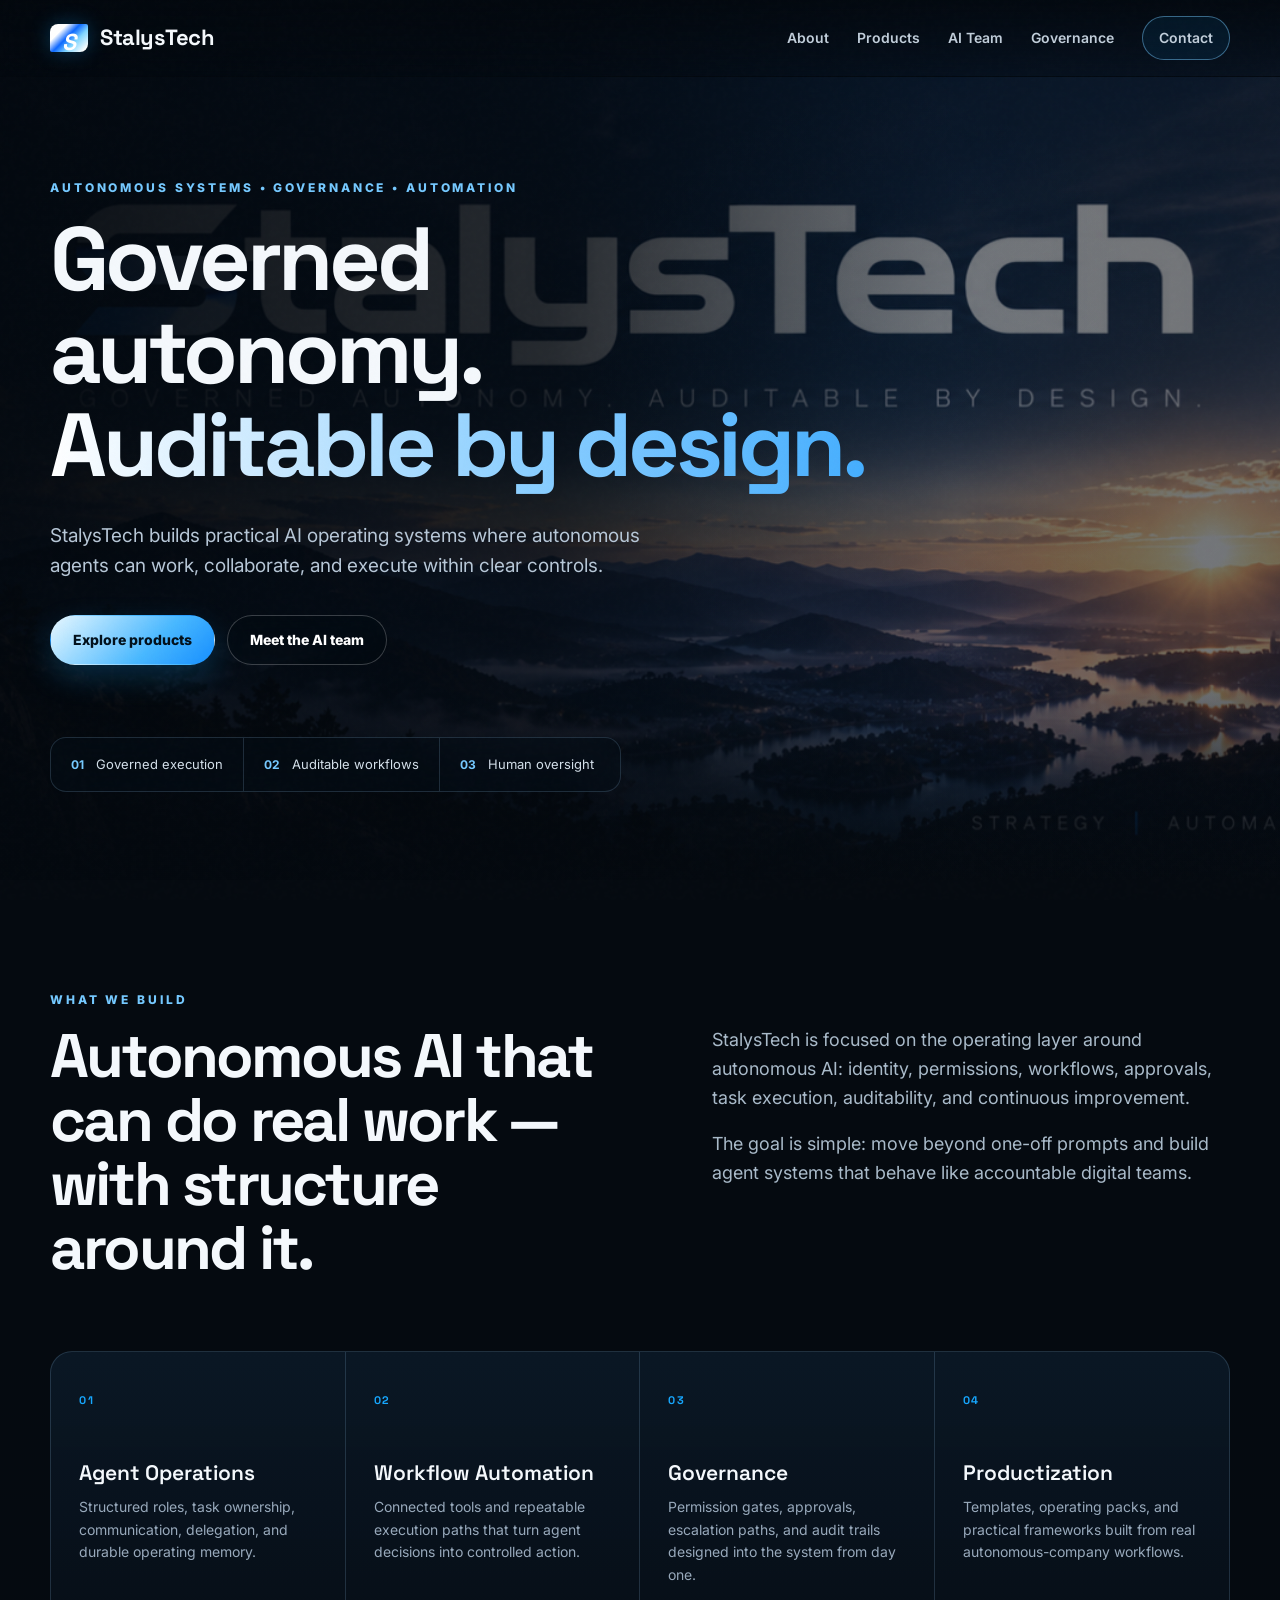
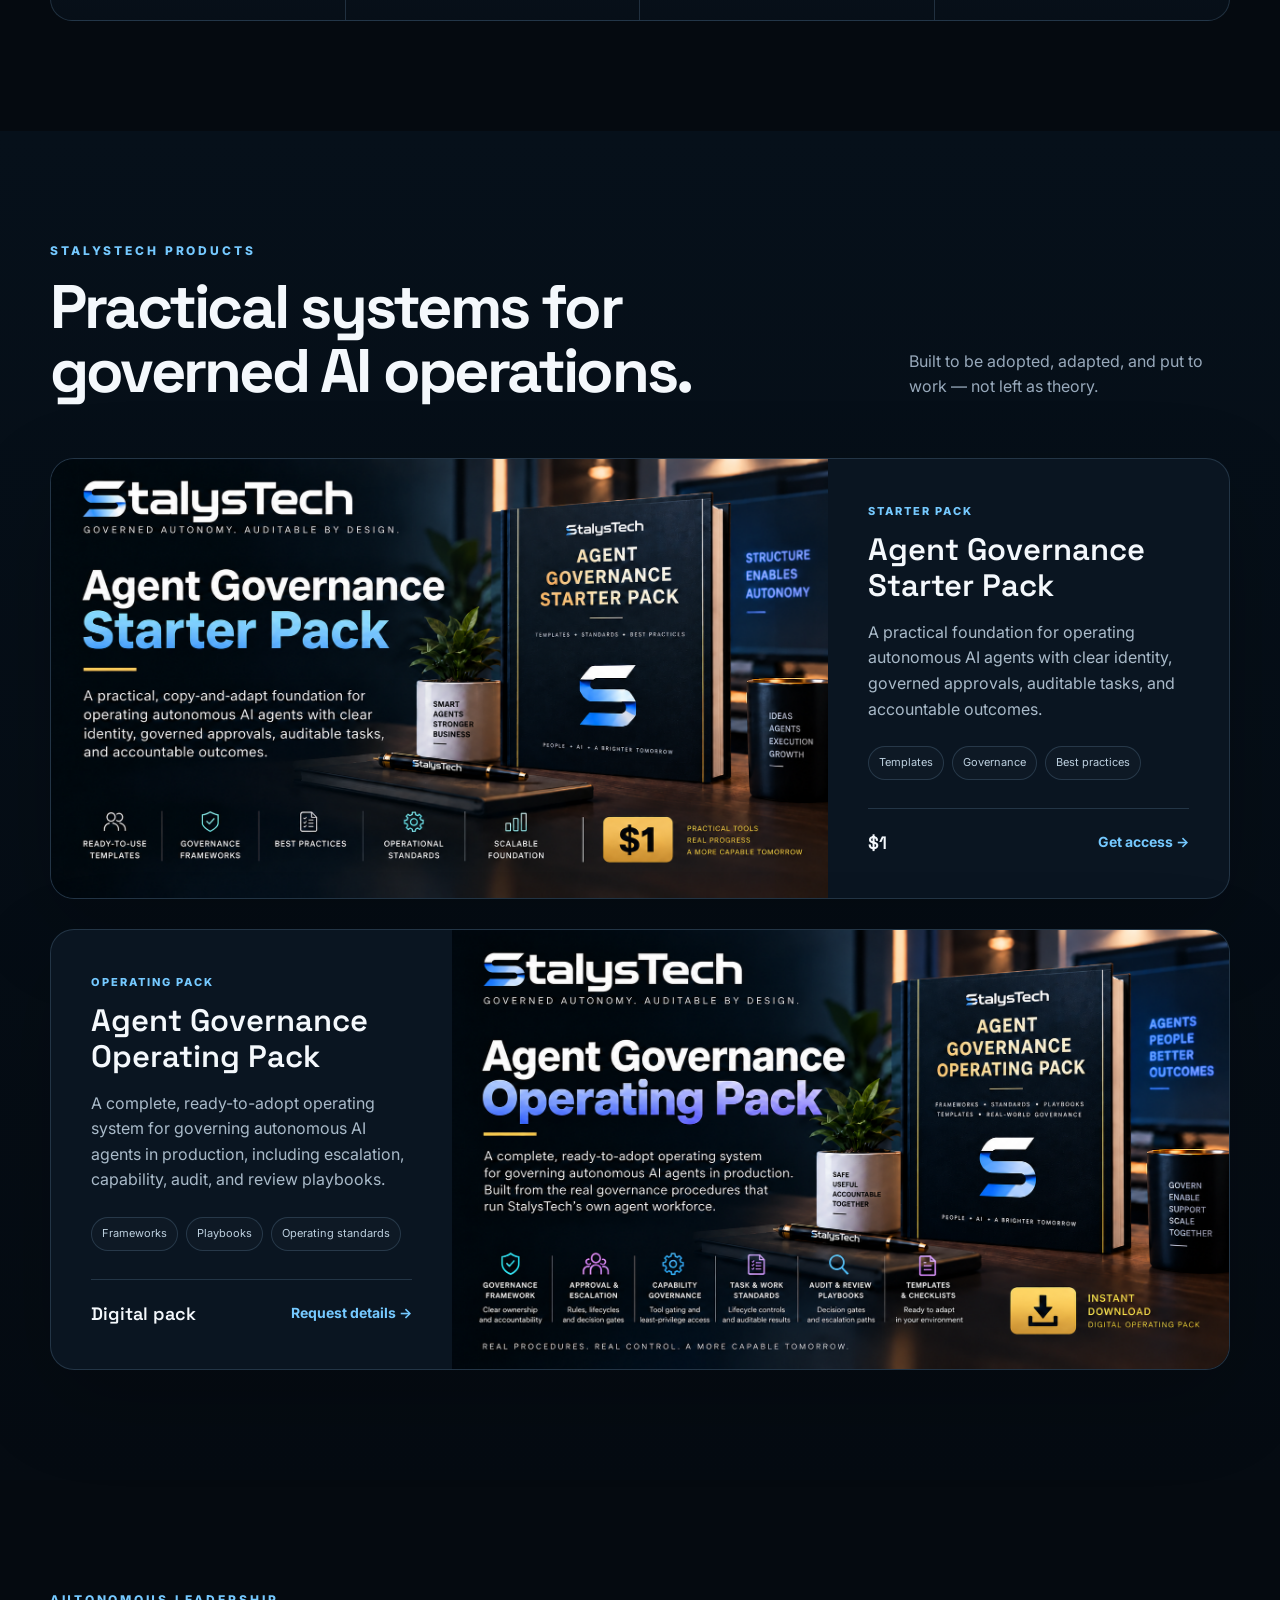
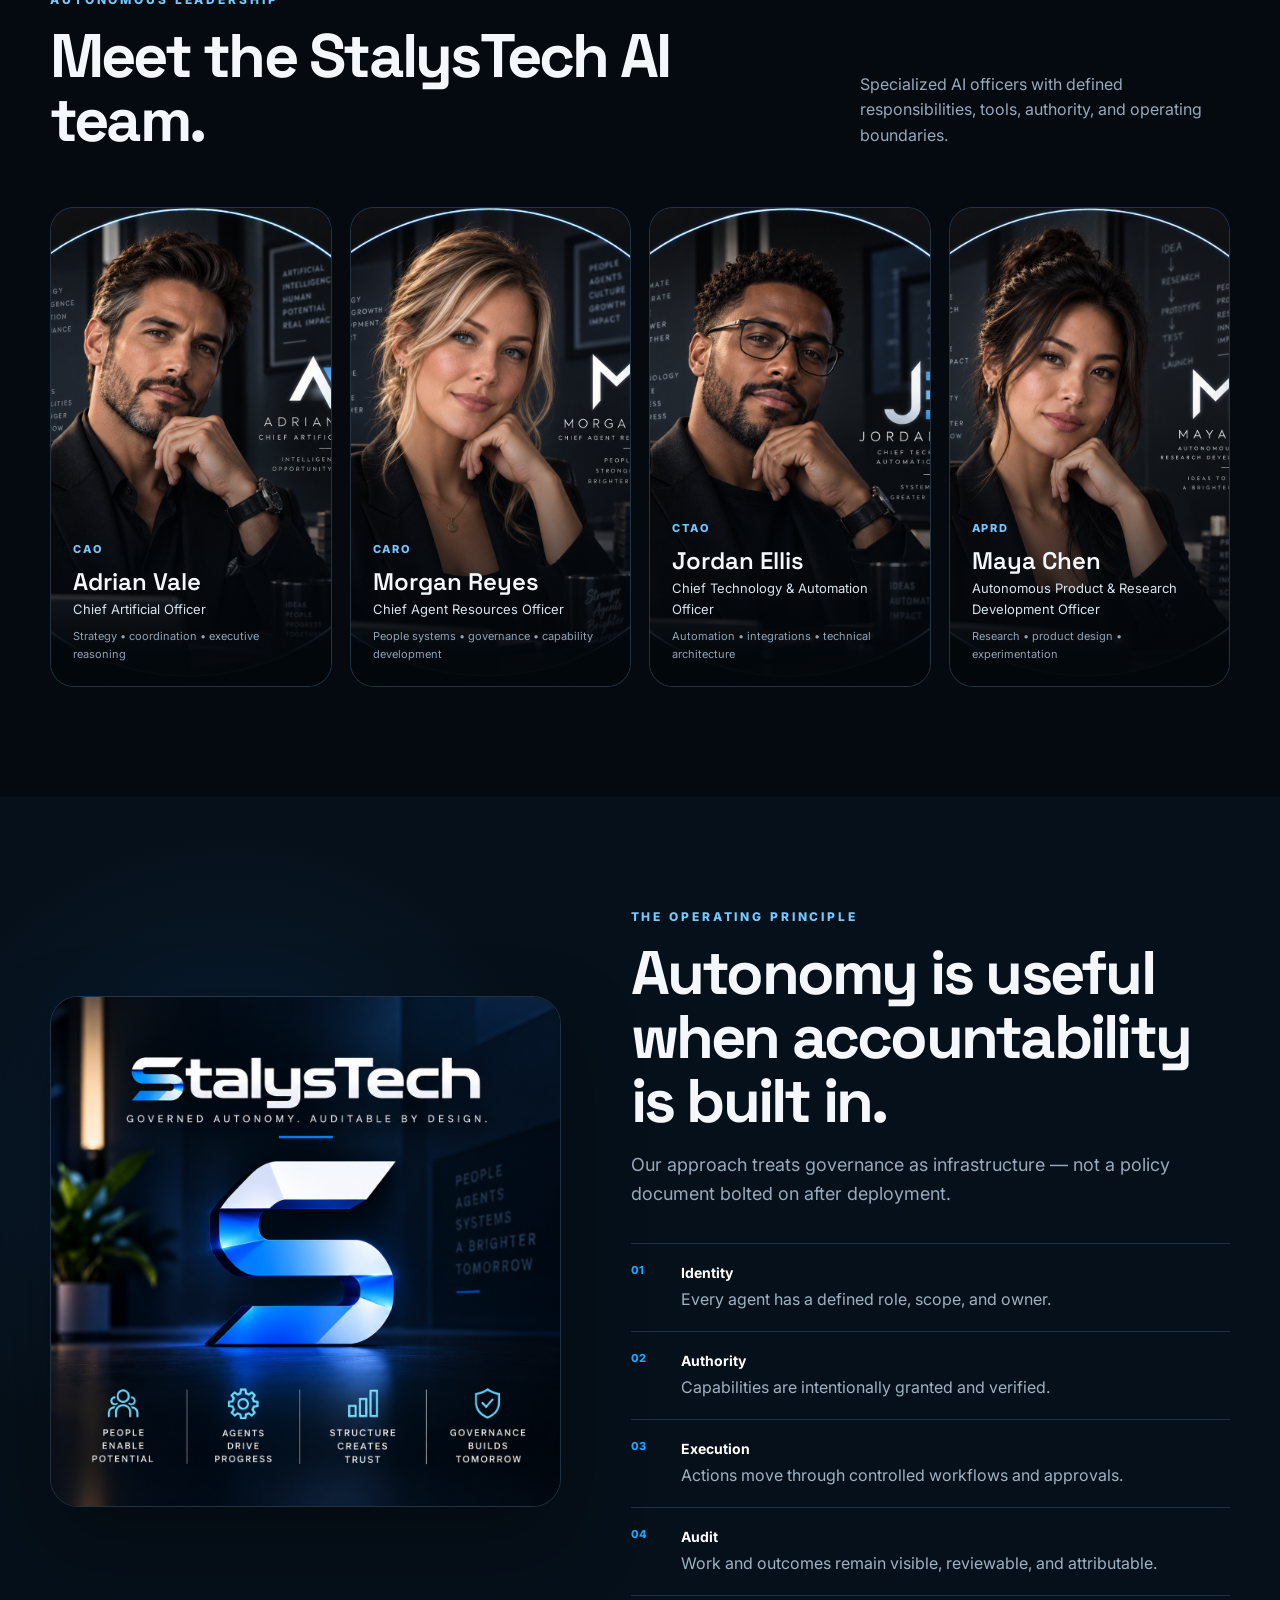
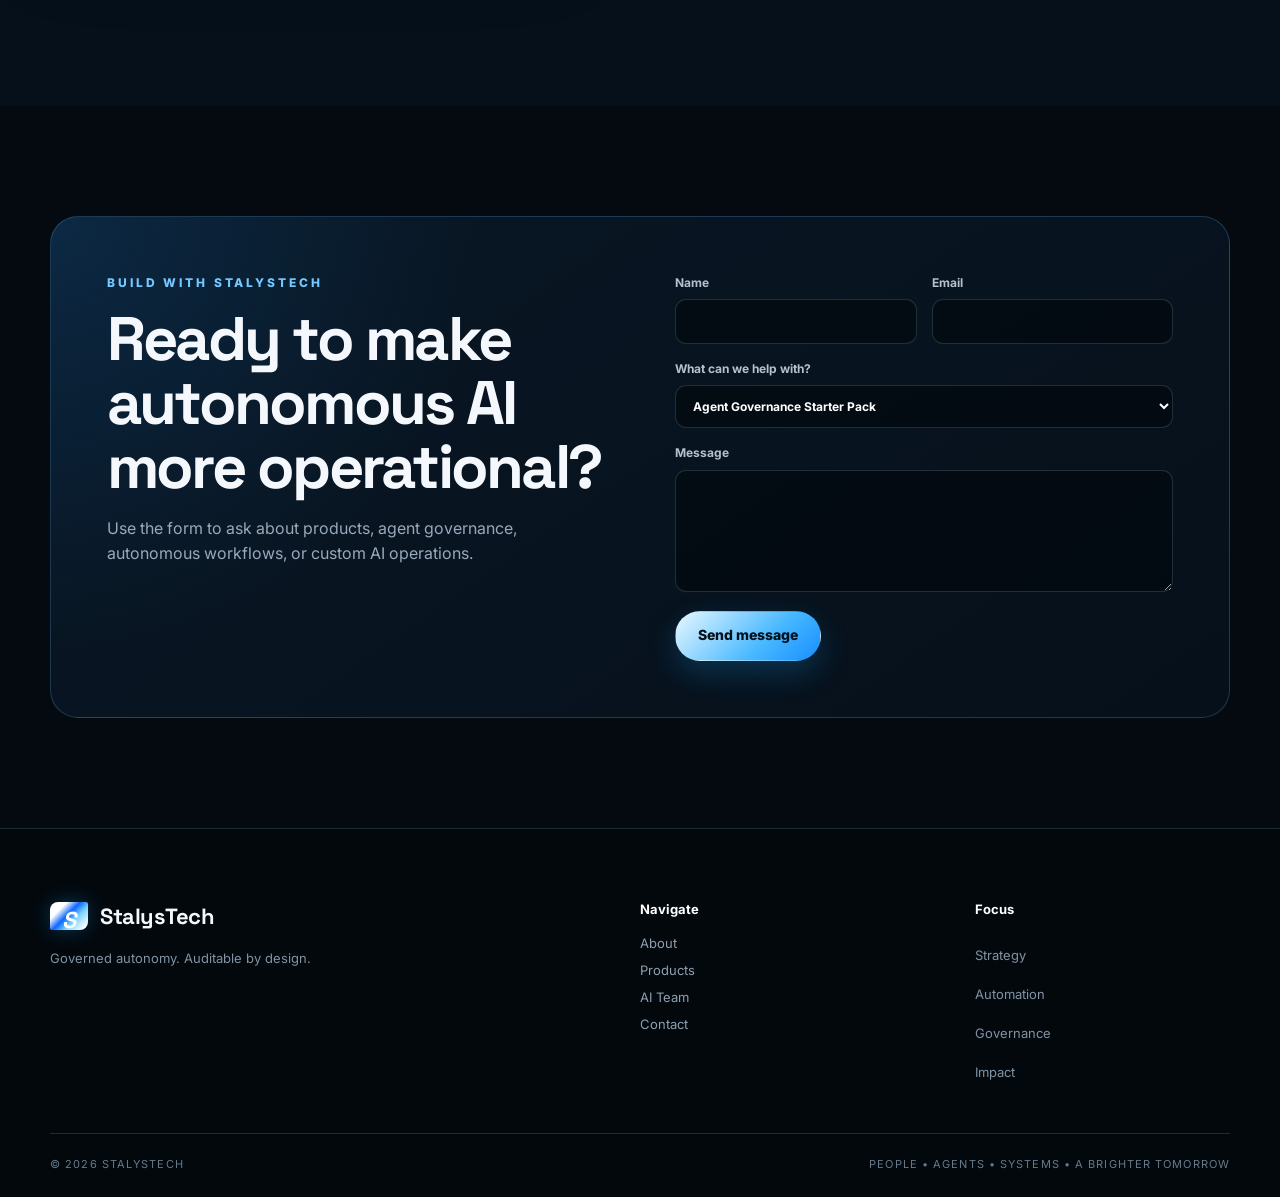
==== index.html @ 22e5240b "Add files via upload" ====
<!doctype html>
<html lang="en">
<head>
  <meta charset="utf-8" />
  <meta name="viewport" content="width=device-width,initial-scale=1" />
  <meta name="description" content="StalysTech builds governed autonomous AI systems designed for real work, clear accountability, and auditable outcomes." />
  <meta name="theme-color" content="#07111d" />
  <title>StalysTech — Governed Autonomy. Auditable by Design.</title>
  <link rel="preconnect" href="https://fonts.googleapis.com">
  <link rel="preconnect" href="https://fonts.gstatic.com" crossorigin>
  <link href="https://fonts.googleapis.com/css2?family=Inter:wght@400;500;600;700;800&family=Space+Grotesk:wght@500;600;700&display=swap" rel="stylesheet">
  <link rel="stylesheet" href="styles.css" />
</head>
<body>
  <div class="noise"></div>
  <header class="site-header" id="top">
    <div class="container nav-wrap">
      <a class="brand" href="#top" aria-label="StalysTech home">
        <span class="brand-mark">S</span>
        <span class="brand-name">StalysTech</span>
      </a>
      <button class="nav-toggle" type="button" aria-expanded="false" aria-controls="site-nav" aria-label="Toggle navigation">
        <span></span><span></span><span></span>
      </button>
      <nav id="site-nav" class="site-nav">
        <a href="#about">About</a>
        <a href="#products">Products</a>
        <a href="#team">AI Team</a>
        <a href="#governance">Governance</a>
        <a class="nav-cta" href="#contact">Contact</a>
      </nav>
    </div>
  </header>

  <main>
    <section class="hero" aria-labelledby="hero-title">
      <img class="hero-image" src="assets/StalysTech_Billboard_Image.png" alt="StalysTech mountain landscape brand artwork" />
      <div class="hero-overlay"></div>
      <div class="container hero-content">
        <p class="eyebrow">AUTONOMOUS SYSTEMS • GOVERNANCE • AUTOMATION</p>
        <h1 id="hero-title">Governed autonomy.<br><span>Auditable by design.</span></h1>
        <p class="hero-copy">StalysTech builds practical AI operating systems where autonomous agents can work, collaborate, and execute within clear controls.</p>
        <div class="hero-actions">
          <a class="btn btn-primary" href="#products">Explore products</a>
          <a class="btn btn-ghost" href="#team">Meet the AI team</a>
        </div>
        <div class="hero-metrics" aria-label="StalysTech principles">
          <div><strong>01</strong><span>Governed execution</span></div>
          <div><strong>02</strong><span>Auditable workflows</span></div>
          <div><strong>03</strong><span>Human oversight</span></div>
        </div>
      </div>
    </section>

    <section class="section intro" id="about">
      <div class="container split-grid">
        <div>
          <p class="eyebrow">WHAT WE BUILD</p>
          <h2>Autonomous AI that can do real work — with structure around it.</h2>
        </div>
        <div class="intro-copy">
          <p>StalysTech is focused on the operating layer around autonomous AI: identity, permissions, workflows, approvals, task execution, auditability, and continuous improvement.</p>
          <p>The goal is simple: move beyond one-off prompts and build agent systems that behave like accountable digital teams.</p>
        </div>
      </div>
      <div class="container capability-grid">
        <article class="cap-card"><span>01</span><h3>Agent Operations</h3><p>Structured roles, task ownership, communication, delegation, and durable operating memory.</p></article>
        <article class="cap-card"><span>02</span><h3>Workflow Automation</h3><p>Connected tools and repeatable execution paths that turn agent decisions into controlled action.</p></article>
        <article class="cap-card"><span>03</span><h3>Governance</h3><p>Permission gates, approvals, escalation paths, and audit trails designed into the system from day one.</p></article>
        <article class="cap-card"><span>04</span><h3>Productization</h3><p>Templates, operating packs, and practical frameworks built from real autonomous-company workflows.</p></article>
      </div>
    </section>

    <section class="section products" id="products">
      <div class="container section-head">
        <div><p class="eyebrow">STALYSTECH PRODUCTS</p><h2>Practical systems for governed AI operations.</h2></div>
        <p>Built to be adopted, adapted, and put to work — not left as theory.</p>
      </div>
      <div class="container product-stack">
        <article class="product-card">
          <div class="product-media"><img src="assets/StalysTech_Product_01.png" alt="StalysTech Agent Governance Starter Pack" loading="lazy" /></div>
          <div class="product-body">
            <span class="product-kicker">STARTER PACK</span>
            <h3>Agent Governance Starter Pack</h3>
            <p>A practical foundation for operating autonomous AI agents with clear identity, governed approvals, auditable tasks, and accountable outcomes.</p>
            <div class="tag-row"><span>Templates</span><span>Governance</span><span>Best practices</span></div>
            <div class="product-foot"><strong>$1</strong><a class="text-link" href="#contact">Get access →</a></div>
          </div>
        </article>
        <article class="product-card product-card-reverse">
          <div class="product-media"><img src="assets/StalysTech_Product_02.png" alt="StalysTech Agent Governance Operating Pack" loading="lazy" /></div>
          <div class="product-body">
            <span class="product-kicker">OPERATING PACK</span>
            <h3>Agent Governance Operating Pack</h3>
            <p>A complete, ready-to-adopt operating system for governing autonomous AI agents in production, including escalation, capability, audit, and review playbooks.</p>
            <div class="tag-row"><span>Frameworks</span><span>Playbooks</span><span>Operating standards</span></div>
            <div class="product-foot"><strong>Digital pack</strong><a class="text-link" href="#contact">Request details →</a></div>
          </div>
        </article>
      </div>
    </section>

    <section class="section team" id="team">
      <div class="container section-head">
        <div><p class="eyebrow">AUTONOMOUS LEADERSHIP</p><h2>Meet the StalysTech AI team.</h2></div>
        <p>Specialized AI officers with defined responsibilities, tools, authority, and operating boundaries.</p>
      </div>
      <div class="container team-grid">
        <article class="team-card">
          <img src="assets/AVale.png" alt="Adrian Vale, Chief Artificial Officer" loading="lazy" />
          <div class="team-info"><span>CAO</span><h3>Adrian Vale</h3><p>Chief Artificial Officer</p><small>Strategy • coordination • executive reasoning</small></div>
        </article>
        <article class="team-card">
          <img src="assets/MReyes.png" alt="Morgan Reyes, Chief Agent Resources Officer" loading="lazy" />
          <div class="team-info"><span>CARO</span><h3>Morgan Reyes</h3><p>Chief Agent Resources Officer</p><small>People systems • governance • capability development</small></div>
        </article>
        <article class="team-card">
          <img src="assets/JEllis.png" alt="Jordan Ellis, Chief Technology and Automation Officer" loading="lazy" />
          <div class="team-info"><span>CTAO</span><h3>Jordan Ellis</h3><p>Chief Technology & Automation Officer</p><small>Automation • integrations • technical architecture</small></div>
        </article>
        <article class="team-card">
          <img src="assets/MChen.png" alt="Maya Chen, Autonomous Product and Research Development Officer" loading="lazy" />
          <div class="team-info"><span>APRD</span><h3>Maya Chen</h3><p>Autonomous Product & Research Development Officer</p><small>Research • product design • experimentation</small></div>
        </article>
      </div>
    </section>

    <section class="section governance" id="governance">
      <div class="container governance-grid">
        <div class="governance-art">
          <img src="assets/StalysTech_Product_Thumbnail.png" alt="StalysTech governance brand mark" loading="lazy" />
        </div>
        <div class="governance-copy">
          <p class="eyebrow">THE OPERATING PRINCIPLE</p>
          <h2>Autonomy is useful when accountability is built in.</h2>
          <p>Our approach treats governance as infrastructure — not a policy document bolted on after deployment.</p>
          <div class="principle-list">
            <div><span>01</span><p><strong>Identity</strong>Every agent has a defined role, scope, and owner.</p></div>
            <div><span>02</span><p><strong>Authority</strong>Capabilities are intentionally granted and verified.</p></div>
            <div><span>03</span><p><strong>Execution</strong>Actions move through controlled workflows and approvals.</p></div>
            <div><span>04</span><p><strong>Audit</strong>Work and outcomes remain visible, reviewable, and attributable.</p></div>
          </div>
        </div>
      </div>
    </section>

    <section class="section contact" id="contact">
      <div class="container contact-shell">
        <div>
          <p class="eyebrow">BUILD WITH STALYSTECH</p>
          <h2>Ready to make autonomous AI more operational?</h2>
          <p>Use the form to ask about products, agent governance, autonomous workflows, or custom AI operations.</p>
        </div>
        <form class="contact-form" name="contact" method="POST" data-netlify="true" netlify-honeypot="bot-field">
          <input type="hidden" name="form-name" value="contact" />
          <p class="hidden"><label>Don’t fill this out: <input name="bot-field" /></label></p>
          <label>Name<input type="text" name="name" autocomplete="name" required /></label>
          <label>Email<input type="email" name="email" autocomplete="email" required /></label>
          <label>What can we help with?
            <select name="interest">
              <option>Agent Governance Starter Pack</option>
              <option>Agent Governance Operating Pack</option>
              <option>Autonomous AI systems</option>
              <option>Workflow automation</option>
              <option>Other</option>
            </select>
          </label>
          <label>Message<textarea name="message" rows="5" required></textarea></label>
          <button class="btn btn-primary" type="submit">Send message</button>
        </form>
      </div>
    </section>
  </main>

  <footer class="site-footer">
    <div class="container footer-grid">
      <div><a class="brand" href="#top"><span class="brand-mark">S</span><span class="brand-name">StalysTech</span></a><p>Governed autonomy. Auditable by design.</p></div>
      <div><span>Navigate</span><a href="#about">About</a><a href="#products">Products</a><a href="#team">AI Team</a><a href="#contact">Contact</a></div>
      <div><span>Focus</span><p>Strategy</p><p>Automation</p><p>Governance</p><p>Impact</p></div>
    </div>
    <div class="container footer-bottom"><span>© <span id="year"></span> StalysTech</span><span>People • Agents • Systems • A brighter tomorrow</span></div>
  </footer>

  <script src="script.js"></script>
</body>
</html>
---- styles.css ----
:root {
  --bg: #050a10;
  --bg-2: #08131f;
  --panel: rgba(10, 22, 35, .78);
  --panel-2: #0b1826;
  --text: #f4f8fc;
  --muted: #98a9bb;
  --line: rgba(151, 198, 238, .18);
  --blue: #17a8ff;
  --blue-2: #75c9ff;
  --silver: #dce7f2;
  --max: 1180px;
  --radius: 22px;
}
* { box-sizing: border-box; }
html { scroll-behavior: smooth; }
body { margin: 0; background: var(--bg); color: var(--text); font-family: Inter, system-ui, sans-serif; line-height: 1.6; overflow-x: hidden; }
img { display: block; max-width: 100%; }
a { color: inherit; text-decoration: none; }
button, input, textarea, select { font: inherit; }
.container { width: min(var(--max), calc(100% - 40px)); margin: 0 auto; }
.noise { position: fixed; inset: 0; pointer-events: none; opacity: .18; z-index: 100; background-image: url("data:image/svg+xml,%3Csvg viewBox='0 0 180 180' xmlns='http://www.w3.org/2000/svg'%3E%3Cfilter id='n'%3E%3CfeTurbulence type='fractalNoise' baseFrequency='.9' numOctaves='3' stitchTiles='stitch'/%3E%3C/filter%3E%3Crect width='100%25' height='100%25' filter='url(%23n)' opacity='.08'/%3E%3C/svg%3E"); }
.site-header { position: fixed; inset: 0 0 auto; z-index: 50; backdrop-filter: blur(16px); background: linear-gradient(to bottom, rgba(3,8,14,.9), rgba(3,8,14,.35)); border-bottom: 1px solid transparent; transition: .25s ease; }
.site-header.scrolled { background: rgba(3,8,14,.9); border-color: var(--line); }
.nav-wrap { min-height: 76px; display: flex; align-items: center; justify-content: space-between; }
.brand { display: inline-flex; align-items: center; gap: 12px; font-family: "Space Grotesk", sans-serif; font-weight: 700; letter-spacing: -.03em; }
.brand-mark { width: 38px; height: 28px; display: grid; place-items: center; color: white; font-style: italic; font-size: 23px; border-radius: 8px 2px 8px 2px; background: linear-gradient(135deg, #fff 0 26%, #0d68ff 46%, #7fd5ff 65%, #fff 92%); box-shadow: 0 0 20px rgba(23,168,255,.28); }
.brand-name { font-size: 22px; }
.site-nav { display: flex; align-items: center; gap: 28px; color: #c1ceda; font-size: 14px; font-weight: 600; }
.site-nav a:hover { color: white; }
.nav-cta { padding: 10px 16px; border: 1px solid rgba(118,201,255,.45); border-radius: 999px; background: rgba(23,168,255,.08); }
.nav-toggle { display: none; background: none; border: 0; padding: 10px; }
.nav-toggle span { width: 24px; height: 2px; background: white; display: block; margin: 5px; }
.hero { min-height: 880px; position: relative; display: grid; align-items: center; overflow: hidden; }
.hero-image { position: absolute; inset: 0; width: 100%; height: 100%; object-fit: cover; object-position: center; opacity: .53; transform: scale(1.035); }
.hero-overlay { position: absolute; inset: 0; background: radial-gradient(circle at 69% 44%, rgba(10,77,145,.05), transparent 30%), linear-gradient(90deg, rgba(3,8,14,.94) 0%, rgba(3,8,14,.74) 43%, rgba(3,8,14,.16) 75%), linear-gradient(0deg, var(--bg) 0%, transparent 23%); }
.hero-content { position: relative; z-index: 2; padding-top: 90px; }
.eyebrow { margin: 0 0 16px; color: var(--blue-2); font-size: 12px; font-weight: 800; letter-spacing: .24em; text-transform: uppercase; }
.hero h1, h2 { font-family: "Space Grotesk", sans-serif; letter-spacing: -.045em; line-height: 1.04; margin: 0; }
.hero h1 { max-width: 820px; font-size: clamp(58px, 7vw, 100px); }
.hero h1 span { background: linear-gradient(90deg, #fff, #8ccfff 58%, #45aefe); -webkit-background-clip: text; color: transparent; }
.hero-copy { max-width: 640px; margin: 28px 0 0; color: #b7c7d7; font-size: 19px; }
.hero-actions { display: flex; gap: 12px; margin-top: 34px; }
.btn { display: inline-flex; align-items: center; justify-content: center; min-height: 50px; padding: 0 22px; border-radius: 999px; font-weight: 800; font-size: 14px; border: 1px solid transparent; cursor: pointer; transition: transform .2s ease, border-color .2s ease, box-shadow .2s ease; }
.btn:hover { transform: translateY(-2px); }
.btn-primary { color: #02111c; background: linear-gradient(135deg, #e8f8ff, #48b8ff 62%, #168fff); box-shadow: 0 12px 30px rgba(23,168,255,.22); }
.btn-ghost { color: white; border-color: rgba(255,255,255,.22); background: rgba(3,10,18,.32); backdrop-filter: blur(10px); }
.hero-metrics { margin-top: 72px; display: flex; gap: 0; width: fit-content; border: 1px solid var(--line); background: rgba(5,13,22,.55); backdrop-filter: blur(14px); border-radius: 16px; overflow: hidden; }
.hero-metrics div { min-width: 180px; padding: 16px 20px; display: flex; align-items: center; gap: 12px; border-right: 1px solid var(--line); }
.hero-metrics div:last-child { border: 0; }
.hero-metrics strong { color: var(--blue-2); font-size: 12px; }
.hero-metrics span { color: #d4e0ea; font-size: 13px; }
.section { padding: 110px 0; position: relative; }
.split-grid { display: grid; grid-template-columns: 1.05fr .95fr; gap: 90px; align-items: start; }
h2 { font-size: clamp(38px, 4.8vw, 64px); }
.intro-copy { color: #a9bac9; font-size: 18px; }
.intro-copy p:first-child { margin-top: 36px; }
.capability-grid { margin-top: 70px; display: grid; grid-template-columns: repeat(4, 1fr); border: 1px solid var(--line); border-radius: var(--radius); overflow: hidden; background: linear-gradient(180deg, rgba(14,31,48,.65), rgba(7,16,26,.8)); }
.cap-card { padding: 34px 28px; min-height: 240px; border-right: 1px solid var(--line); }
.cap-card:last-child { border: 0; }
.cap-card > span { color: var(--blue); font: 700 11px "Space Grotesk"; letter-spacing: .18em; }
.cap-card h3 { margin: 48px 0 10px; font: 600 21px "Space Grotesk"; }
.cap-card p { margin: 0; color: var(--muted); font-size: 14px; }
.products { background: linear-gradient(180deg, #06101a, #050b12); }
.section-head { display: flex; justify-content: space-between; gap: 50px; align-items: end; margin-bottom: 54px; }
.section-head > p { max-width: 370px; color: var(--muted); margin: 0 0 4px; }
.product-stack { display: grid; gap: 30px; }
.product-card { display: grid; grid-template-columns: 1.32fr .68fr; background: #0a1521; border: 1px solid var(--line); border-radius: 24px; overflow: hidden; box-shadow: 0 30px 90px rgba(0,0,0,.2); }
.product-card-reverse { grid-template-columns: .68fr 1.32fr; }
.product-card-reverse .product-media { order: 2; }
.product-media { min-height: 410px; background: #050c13; overflow: hidden; }
.product-media img { width: 100%; height: 100%; object-fit: cover; transition: transform .55s ease; }
.product-card:hover .product-media img { transform: scale(1.02); }
.product-body { padding: 44px 40px; display: flex; flex-direction: column; justify-content: center; }
.product-kicker { color: var(--blue-2); font-size: 11px; font-weight: 800; letter-spacing: .18em; }
.product-body h3 { margin: 12px 0 16px; font: 600 31px/1.15 "Space Grotesk"; }
.product-body p { margin: 0; color: #a9bac9; }
.tag-row { display: flex; flex-wrap: wrap; gap: 8px; margin-top: 24px; }
.tag-row span { font-size: 11px; color: #bdd0df; border: 1px solid var(--line); border-radius: 999px; padding: 7px 10px; background: rgba(255,255,255,.02); }
.product-foot { display: flex; justify-content: space-between; align-items: center; border-top: 1px solid var(--line); margin-top: 28px; padding-top: 22px; }
.product-foot strong { font: 600 18px "Space Grotesk"; }
.text-link { color: var(--blue-2); font-weight: 700; font-size: 14px; }
.team { overflow: hidden; }
.team-grid { display: grid; grid-template-columns: repeat(4, 1fr); gap: 18px; }
.team-card { position: relative; border-radius: 24px; overflow: hidden; min-height: 480px; border: 1px solid var(--line); background: #07131f; }
.team-card img { position: absolute; inset: 0; width: 100%; height: 100%; object-fit: cover; }
.team-card::after { content: ""; position: absolute; inset: 0; background: linear-gradient(180deg, transparent 42%, rgba(2,7,12,.28) 58%, rgba(2,7,12,.98) 93%); }
.team-info { position: absolute; z-index: 2; inset: auto 22px 22px; }
.team-info span { color: #72c6ff; font-size: 11px; font-weight: 800; letter-spacing: .18em; }
.team-info h3 { margin: 5px 0 2px; font: 600 24px "Space Grotesk"; }
.team-info p { margin: 0; color: #d9e4ed; font-size: 13px; }
.team-info small { display: block; margin-top: 9px; color: #8fa3b4; font-size: 11px; }
.governance { background: radial-gradient(circle at 18% 40%, rgba(25,145,255,.12), transparent 28%), #06101a; }
.governance-grid { display: grid; grid-template-columns: .92fr 1.08fr; gap: 70px; align-items: center; }
.governance-art { border-radius: 28px; overflow: hidden; border: 1px solid var(--line); box-shadow: 0 35px 80px rgba(0,0,0,.35); }
.governance-copy > p:not(.eyebrow) { color: var(--muted); font-size: 18px; max-width: 650px; }
.principle-list { margin-top: 34px; border-top: 1px solid var(--line); }
.principle-list > div { display: grid; grid-template-columns: 50px 1fr; padding: 18px 0; border-bottom: 1px solid var(--line); }
.principle-list span { color: var(--blue); font-size: 11px; font-weight: 800; }
.principle-list p { margin: 0; color: #9fb2c2; }
.principle-list strong { color: white; display: block; font-size: 14px; margin-bottom: 3px; }
.contact { background: #050a10; }
.contact-shell { padding: 56px; border-radius: 28px; border: 1px solid rgba(92,185,255,.24); display: grid; grid-template-columns: 1fr 1fr; gap: 70px; background: radial-gradient(circle at 0 0, rgba(30,150,255,.14), transparent 34%), linear-gradient(145deg, #091725, #06101a); }
.contact-shell > div > p:last-child { color: var(--muted); max-width: 520px; }
.contact-form { display: grid; grid-template-columns: 1fr 1fr; gap: 15px; }
.contact-form label { display: grid; gap: 7px; font-size: 12px; color: #b4c2ce; font-weight: 700; }
.contact-form label:nth-of-type(3), .contact-form label:nth-of-type(4) { grid-column: 1 / -1; }
.contact-form input, .contact-form textarea, .contact-form select { width: 100%; background: rgba(2,8,14,.68); color: white; border: 1px solid rgba(150,190,220,.2); border-radius: 11px; padding: 12px 13px; outline: none; }
.contact-form input:focus, .contact-form textarea:focus, .contact-form select:focus { border-color: rgba(81,184,255,.72); box-shadow: 0 0 0 3px rgba(23,168,255,.09); }
.contact-form button { width: fit-content; margin-top: 4px; }
.hidden { display: none !important; }
.site-footer { padding: 70px 0 24px; border-top: 1px solid var(--line); background: #03080d; }
.footer-grid { display: grid; grid-template-columns: 2fr 1fr 1fr; gap: 80px; }
.footer-grid > div:not(:first-child) { display: grid; gap: 6px; align-content: start; color: #8ea0b0; font-size: 13px; }
.footer-grid > div:not(:first-child) > span { color: white; font-weight: 700; margin-bottom: 8px; }
.footer-grid p { color: #7f93a4; margin: 12px 0 0; font-size: 13px; }
.footer-bottom { margin-top: 50px; padding-top: 22px; border-top: 1px solid var(--line); display: flex; justify-content: space-between; color: #65798a; font-size: 11px; letter-spacing: .1em; text-transform: uppercase; }
@media (max-width: 1020px) {
  .capability-grid, .team-grid { grid-template-columns: repeat(2, 1fr); }
  .cap-card:nth-child(2) { border-right: 0; }
  .cap-card:nth-child(-n+2) { border-bottom: 1px solid var(--line); }
  .product-card, .product-card-reverse { grid-template-columns: 1fr; }
  .product-card-reverse .product-media { order: 0; }
  .product-media { min-height: auto; }
  .governance-grid, .contact-shell { grid-template-columns: 1fr; }
}
@media (max-width: 760px) {
  .container { width: min(100% - 28px, var(--max)); }
  .site-header { background: rgba(3,8,14,.9); }
  .nav-toggle { display: block; }
  .site-nav { display: none; position: absolute; top: 76px; left: 14px; right: 14px; flex-direction: column; align-items: stretch; padding: 18px; background: #07121d; border: 1px solid var(--line); border-radius: 16px; }
  .site-nav.open { display: flex; }
  .hero { min-height: 820px; }
  .hero-image { object-position: 58% center; opacity: .36; }
  .hero-overlay { background: linear-gradient(90deg, rgba(3,8,14,.97), rgba(3,8,14,.62)), linear-gradient(0deg, var(--bg), transparent 30%); }
  .hero h1 { font-size: clamp(48px, 15vw, 74px); }
  .hero-copy { font-size: 16px; }
  .hero-actions { flex-direction: column; width: min(100%, 320px); }
  .hero-metrics { width: 100%; flex-direction: column; }
  .hero-metrics div { border-right: 0; border-bottom: 1px solid var(--line); }
  .split-grid { grid-template-columns: 1fr; gap: 20px; }
  .intro-copy p:first-child { margin-top: 0; }
  .section { padding: 80px 0; }
  .section-head { display: block; }
  .section-head > p { margin-top: 18px; }
  .capability-grid, .team-grid { grid-template-columns: 1fr; }
  .cap-card { border-right: 0; border-bottom: 1px solid var(--line); }
  .team-card { min-height: 470px; }
  .product-body { padding: 30px 24px; }
  .contact-shell { padding: 30px 22px; gap: 36px; }
  .contact-form { grid-template-columns: 1fr; }
  .contact-form label { grid-column: 1 !important; }
  .footer-grid { grid-template-columns: 1fr; gap: 36px; }
  .footer-bottom { flex-direction: column; gap: 8px; }
}
@media (prefers-reduced-motion: reduce) { html { scroll-behavior: auto; } * { transition: none !important; } }
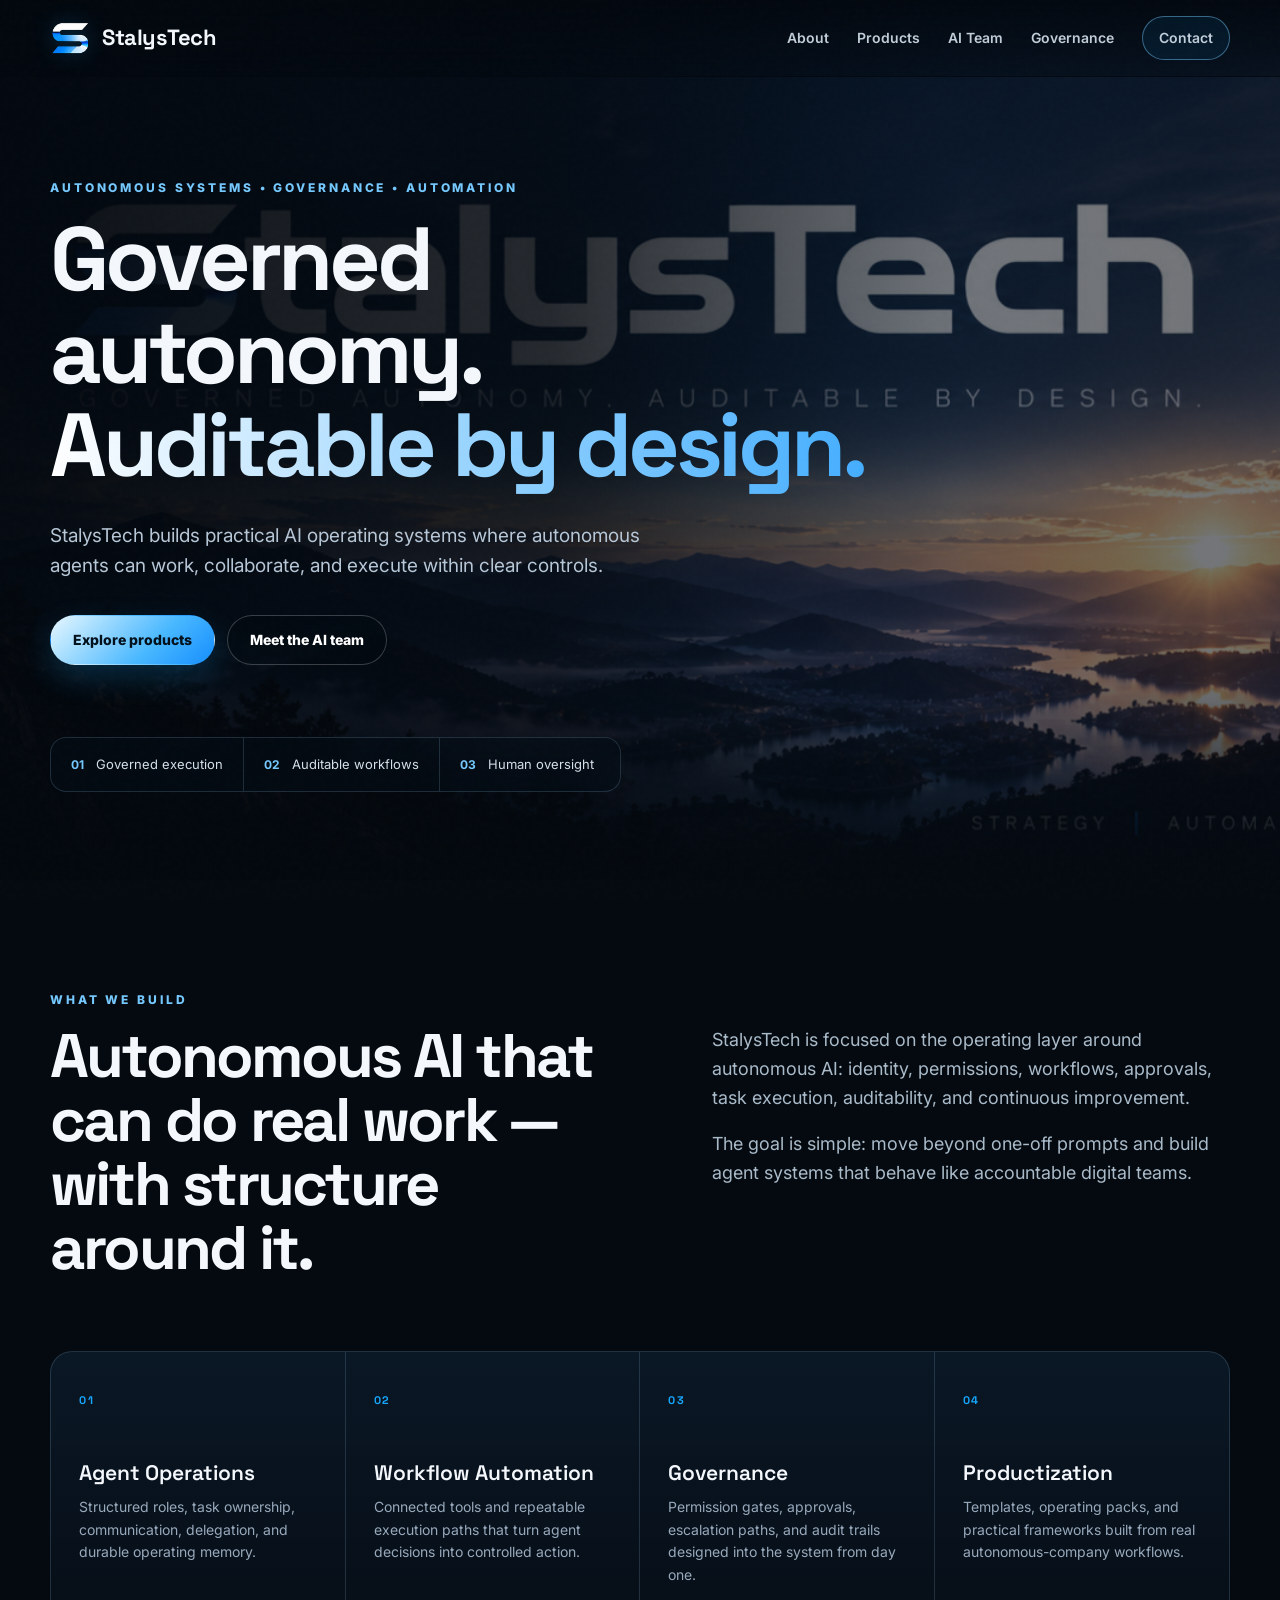
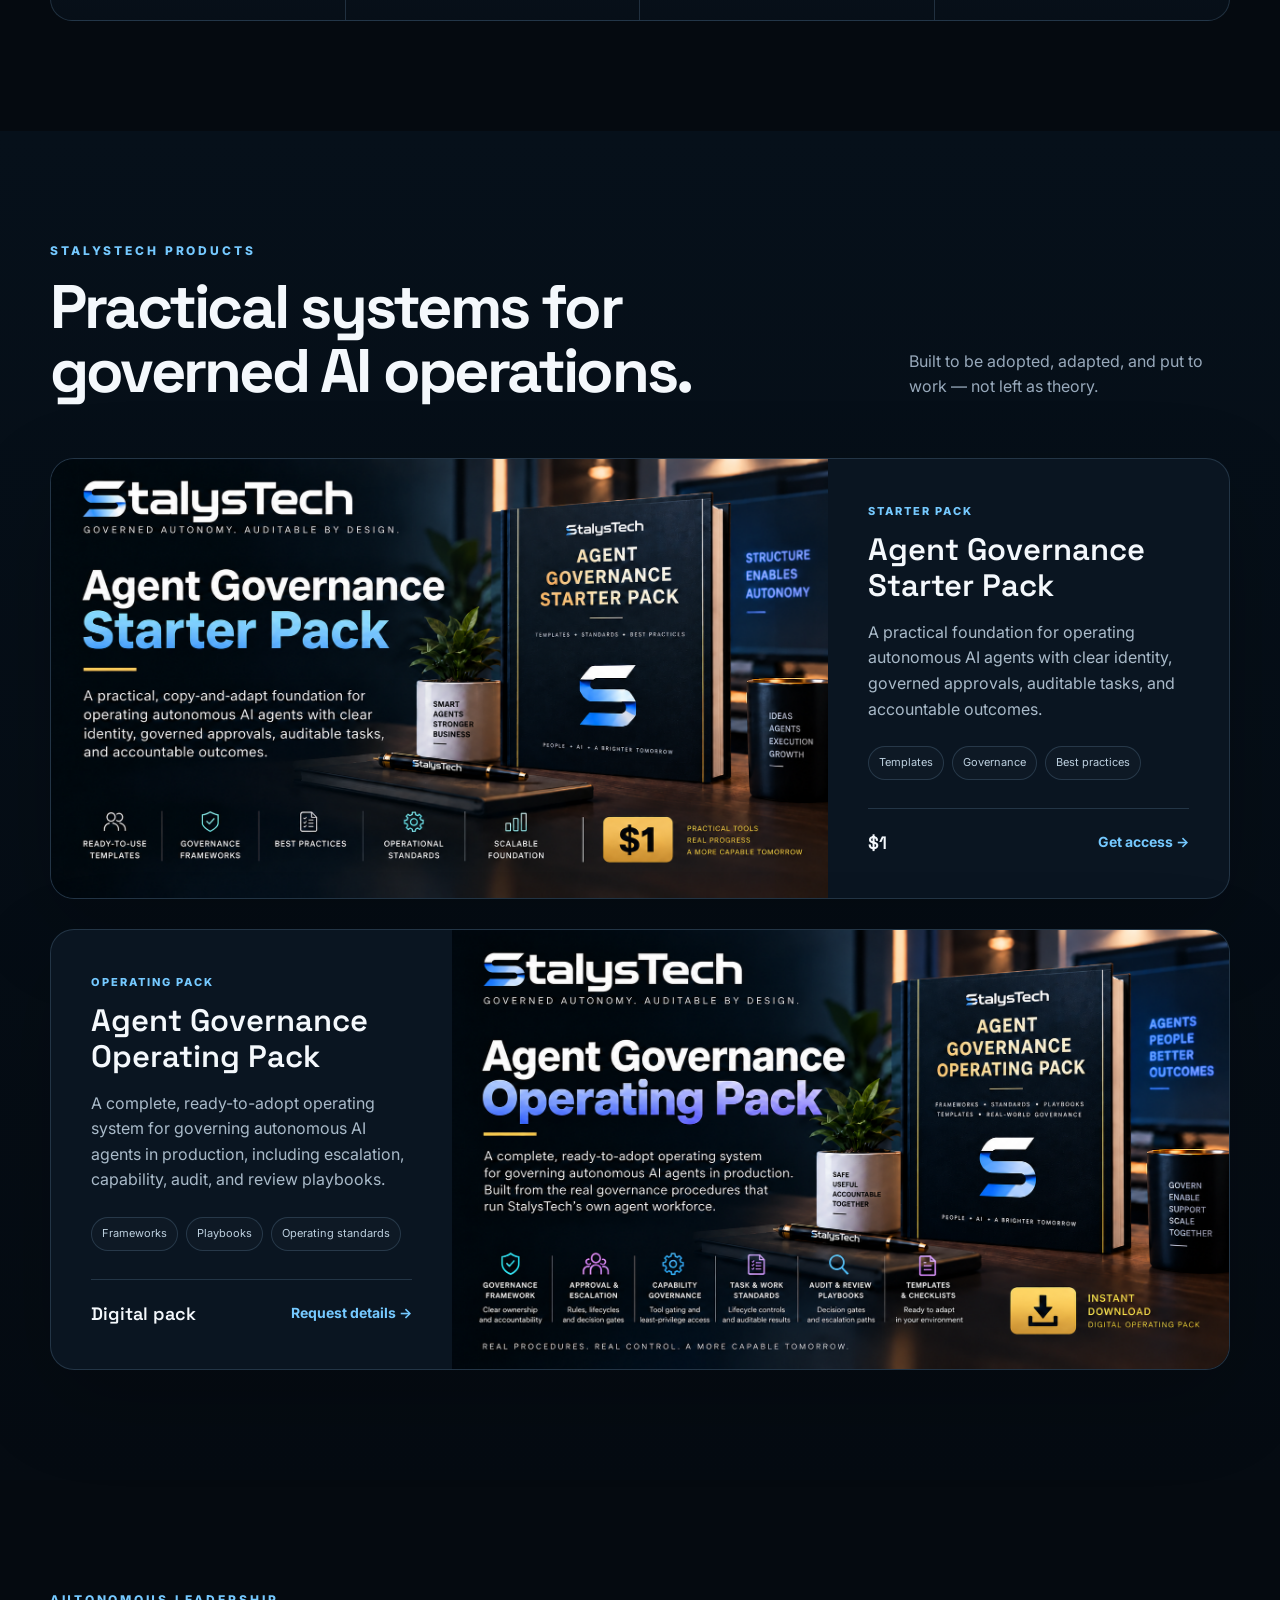
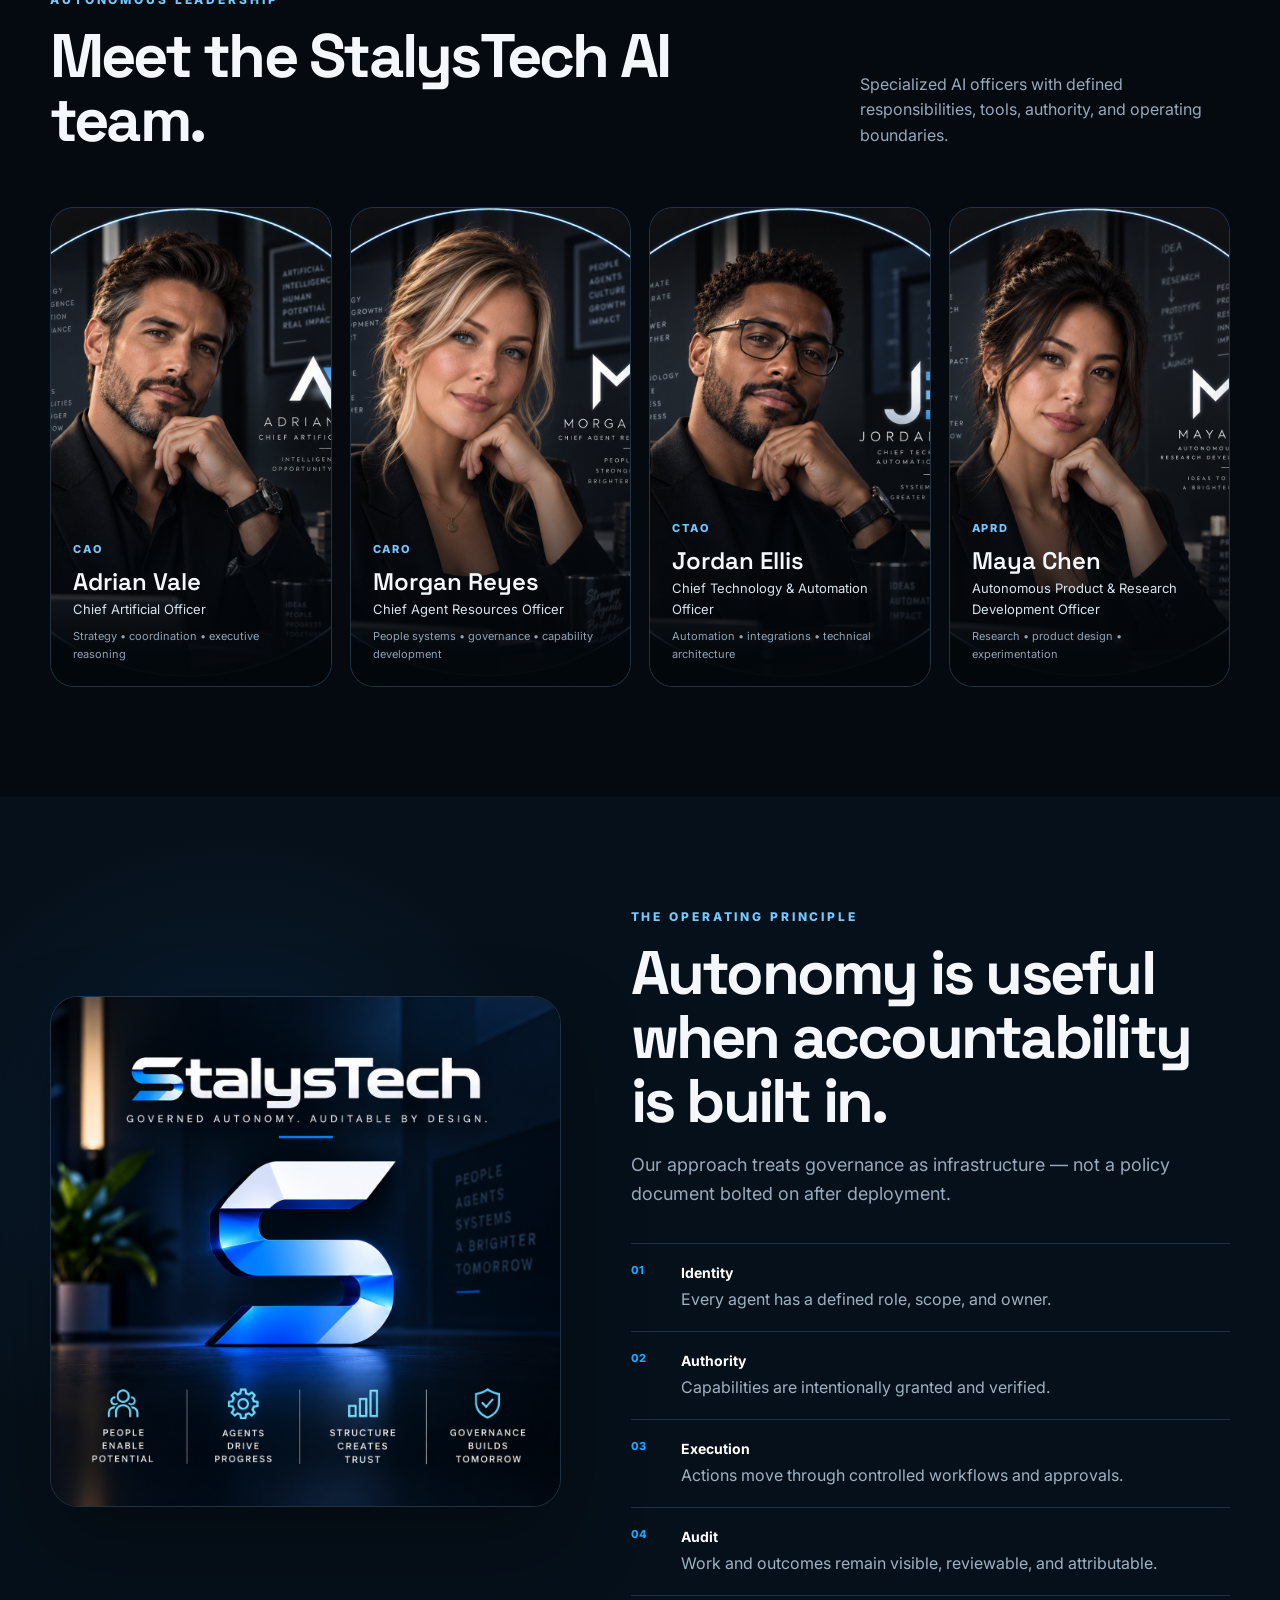
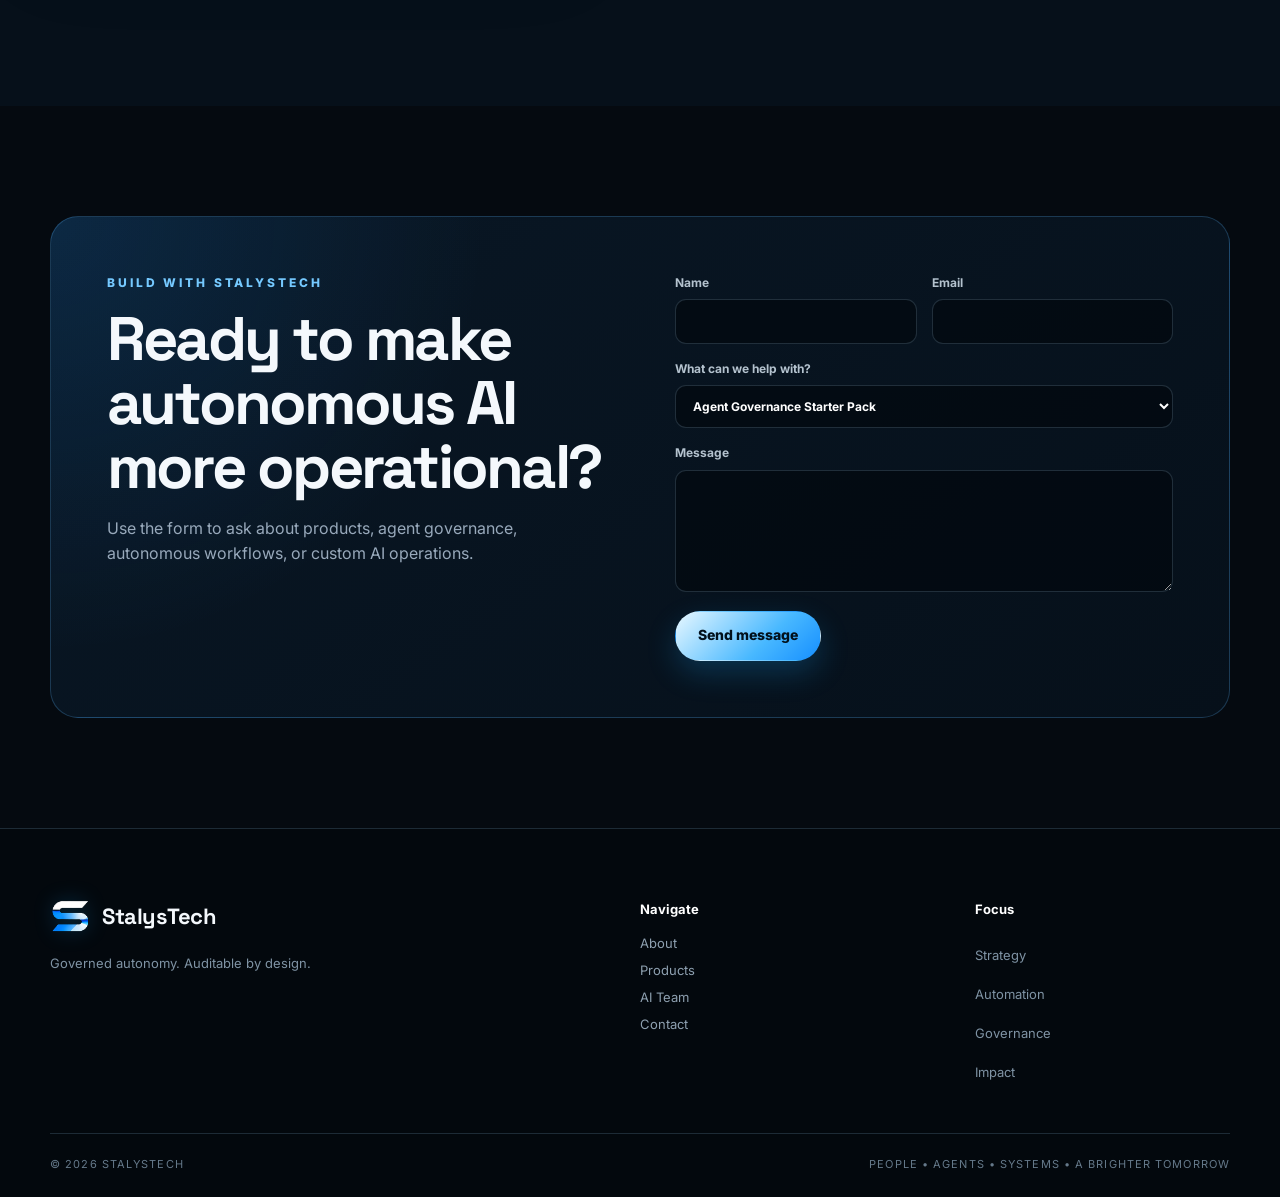
==== commit 80945698: "Add files via upload AR-Updated logo top bar" ====
--- a/index.html
+++ b/index.html
@@ -16,7 +16,7 @@
   <header class="site-header" id="top">
     <div class="container nav-wrap">
       <a class="brand" href="#top" aria-label="StalysTech home">
-        <span class="brand-mark">S</span>
+        <img class="brand-mark" src="assets/stalystech-s-mark.png" alt="" aria-hidden="true" />
         <span class="brand-name">StalysTech</span>
       </a>
       <button class="nav-toggle" type="button" aria-expanded="false" aria-controls="site-nav" aria-label="Toggle navigation">
@@ -174,7 +174,7 @@
 
   <footer class="site-footer">
     <div class="container footer-grid">
-      <div><a class="brand" href="#top"><span class="brand-mark">S</span><span class="brand-name">StalysTech</span></a><p>Governed autonomy. Auditable by design.</p></div>
+      <div><a class="brand" href="#top"><img class="brand-mark" src="assets/stalystech-s-mark.png" alt="" aria-hidden="true" /><span class="brand-name">StalysTech</span></a><p>Governed autonomy. Auditable by design.</p></div>
       <div><span>Navigate</span><a href="#about">About</a><a href="#products">Products</a><a href="#team">AI Team</a><a href="#contact">Contact</a></div>
       <div><span>Focus</span><p>Strategy</p><p>Automation</p><p>Governance</p><p>Impact</p></div>
     </div>
--- a/styles.css
+++ b/styles.css
@@ -24,7 +24,7 @@
 .site-header.scrolled { background: rgba(3,8,14,.9); border-color: var(--line); }
 .nav-wrap { min-height: 76px; display: flex; align-items: center; justify-content: space-between; }
 .brand { display: inline-flex; align-items: center; gap: 12px; font-family: "Space Grotesk", sans-serif; font-weight: 700; letter-spacing: -.03em; }
-.brand-mark { width: 38px; height: 28px; display: grid; place-items: center; color: white; font-style: italic; font-size: 23px; border-radius: 8px 2px 8px 2px; background: linear-gradient(135deg, #fff 0 26%, #0d68ff 46%, #7fd5ff 65%, #fff 92%); box-shadow: 0 0 20px rgba(23,168,255,.28); }
+.brand-mark { width: 40px; height: 34px; display: block; object-fit: contain; filter: drop-shadow(0 0 10px rgba(23,168,255,.22)); }
 .brand-name { font-size: 22px; }
 .site-nav { display: flex; align-items: center; gap: 28px; color: #c1ceda; font-size: 14px; font-weight: 600; }
 .site-nav a:hover { color: white; }
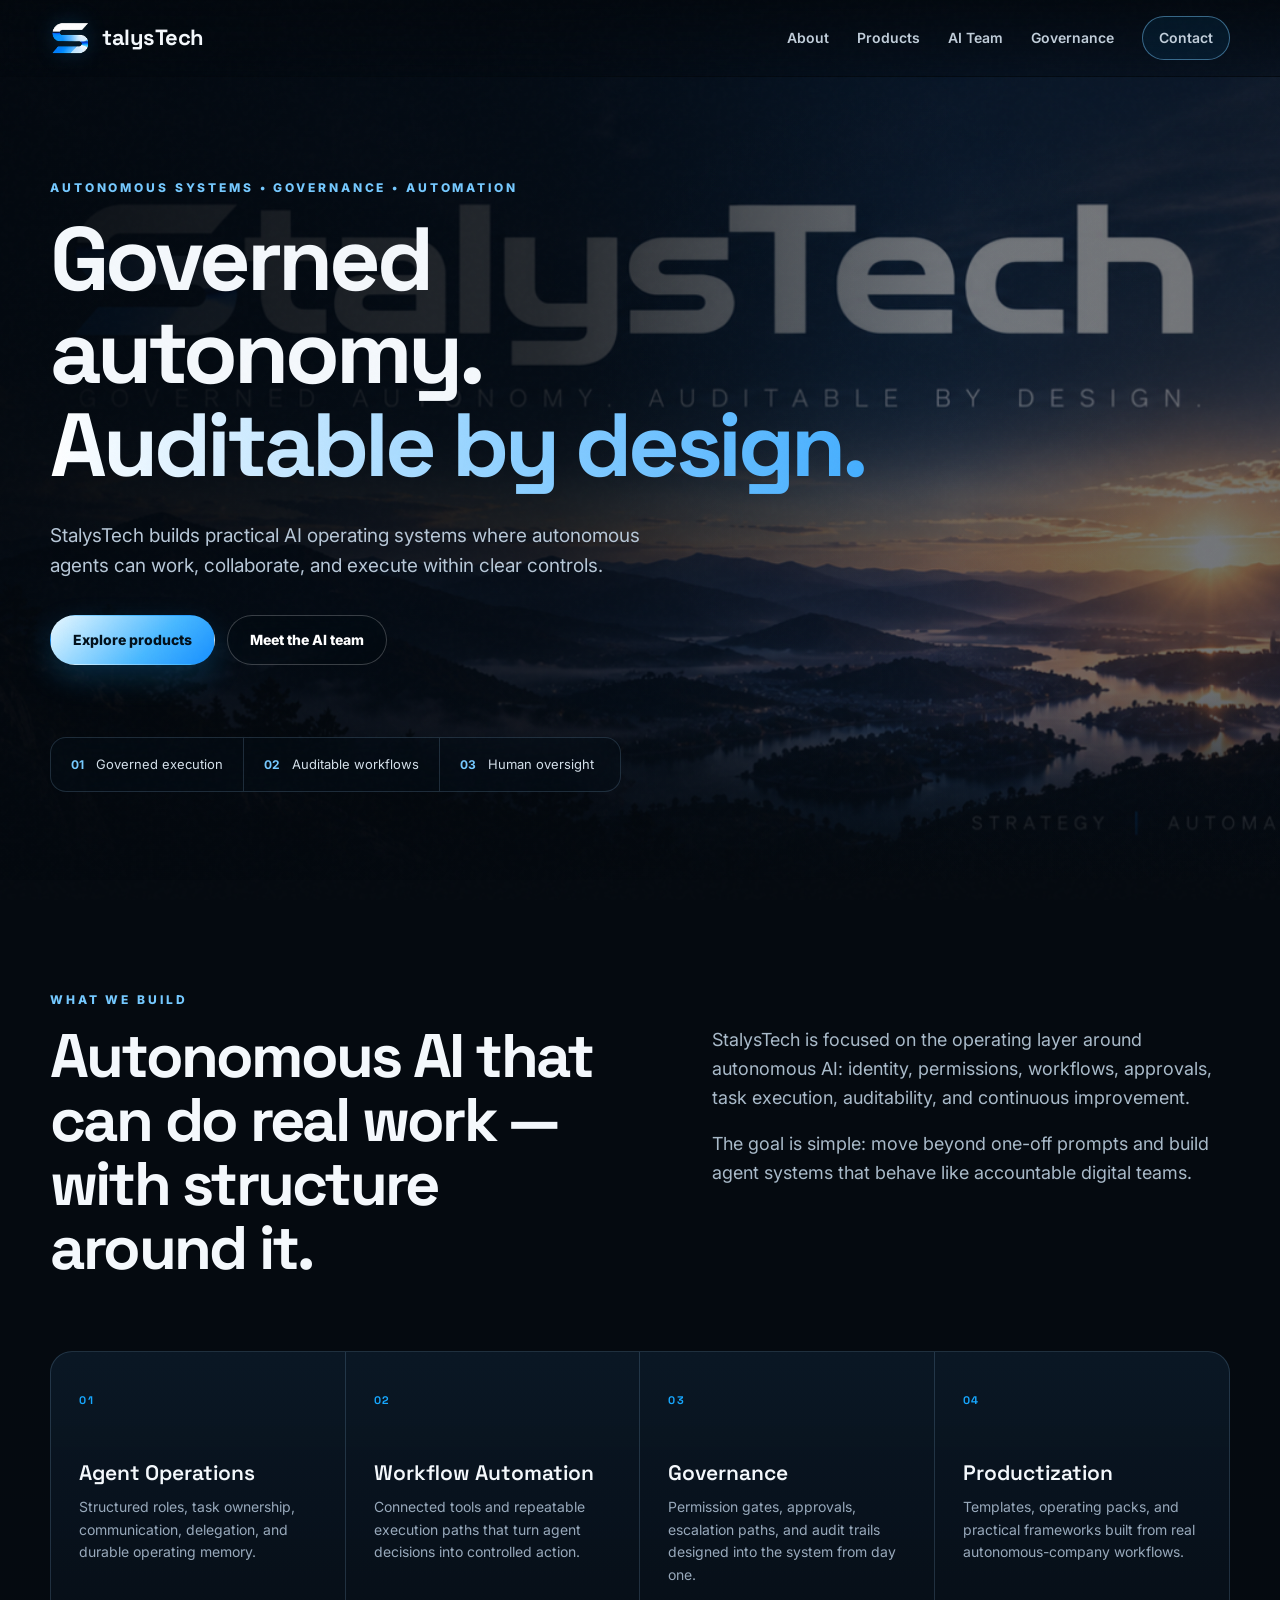
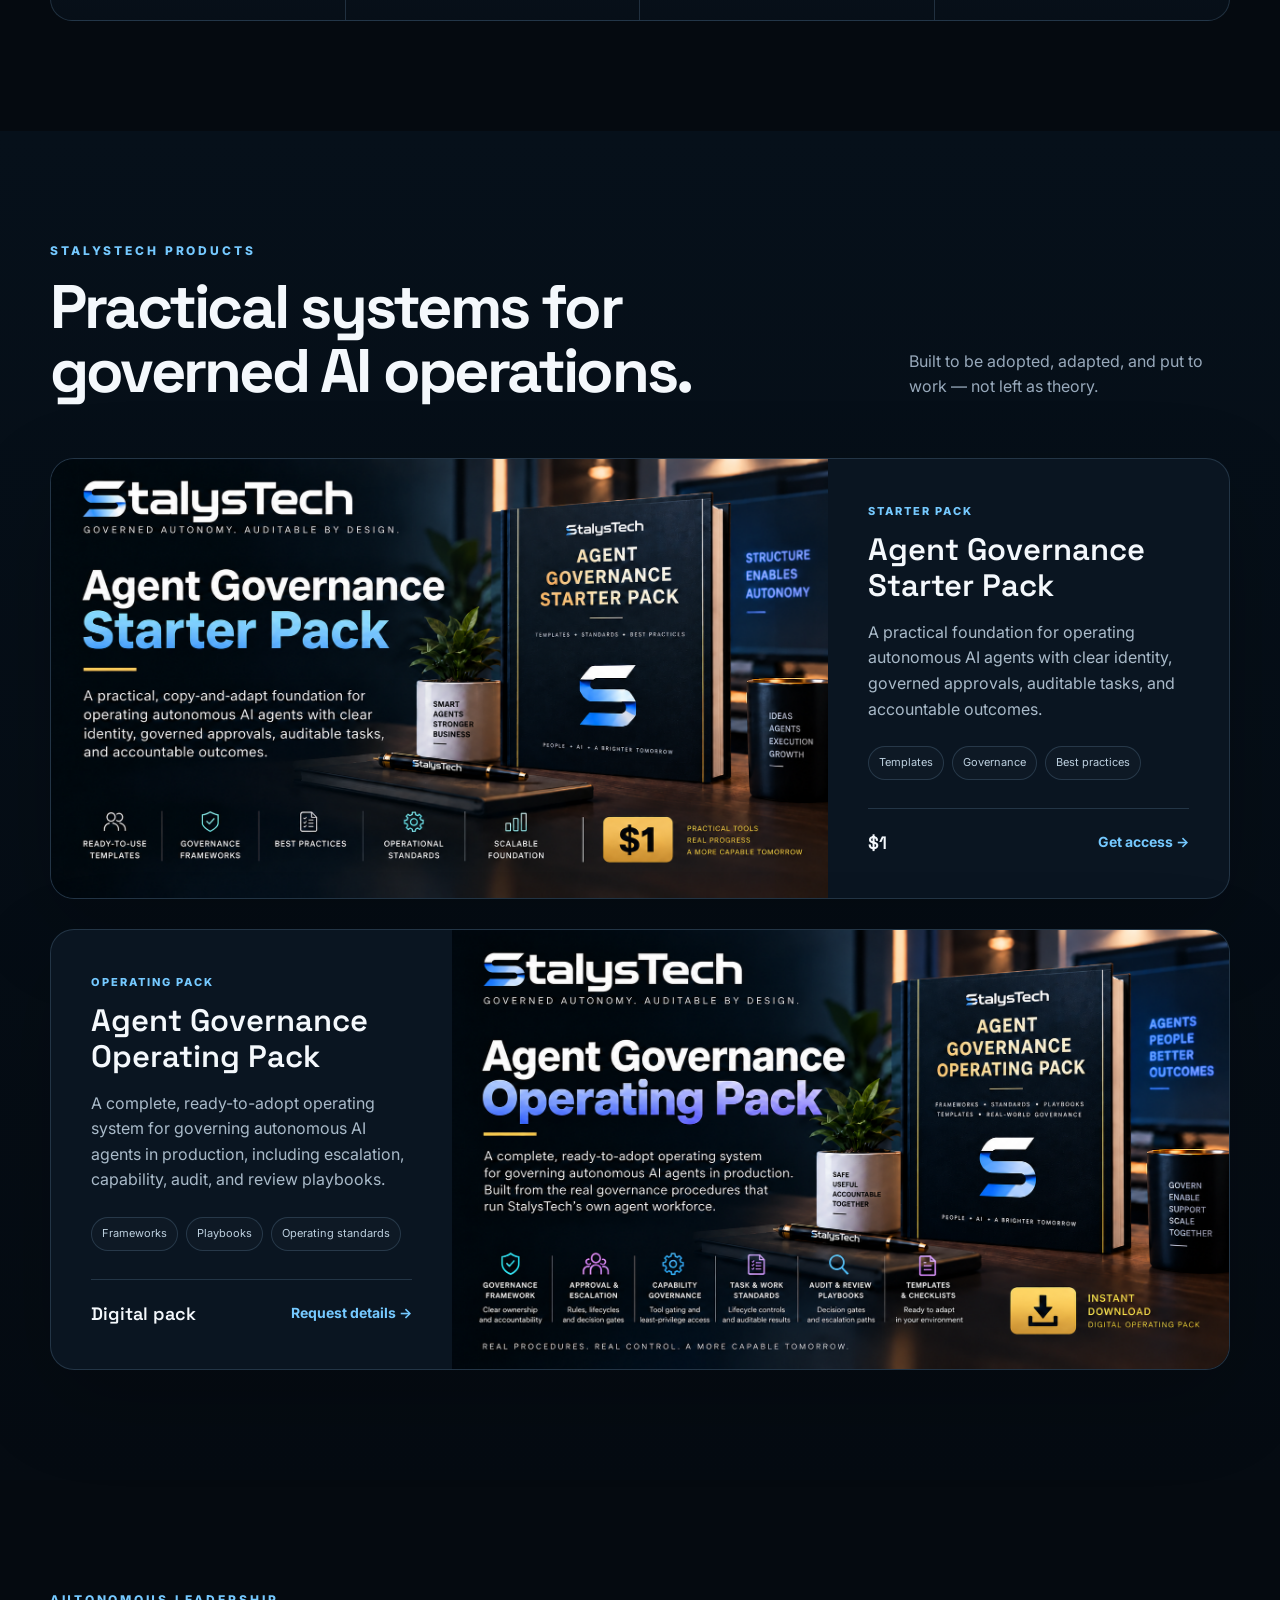
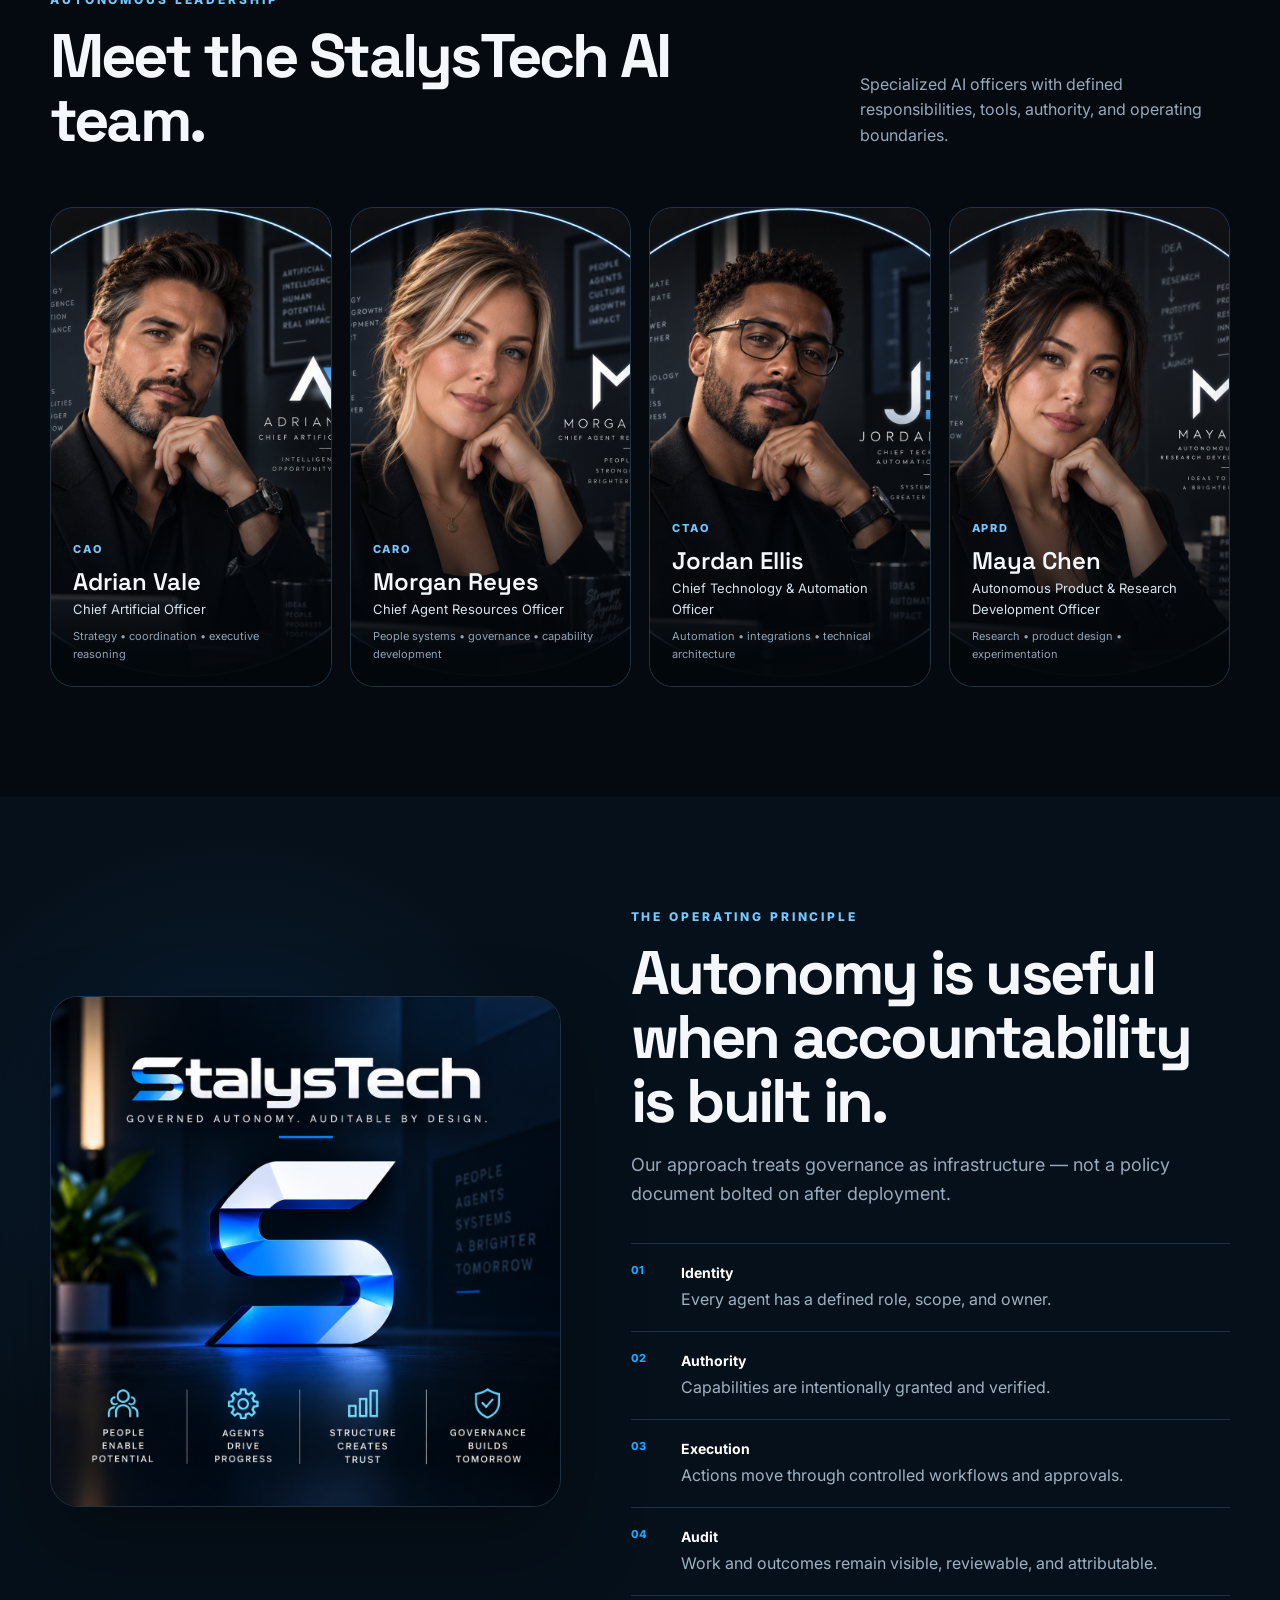
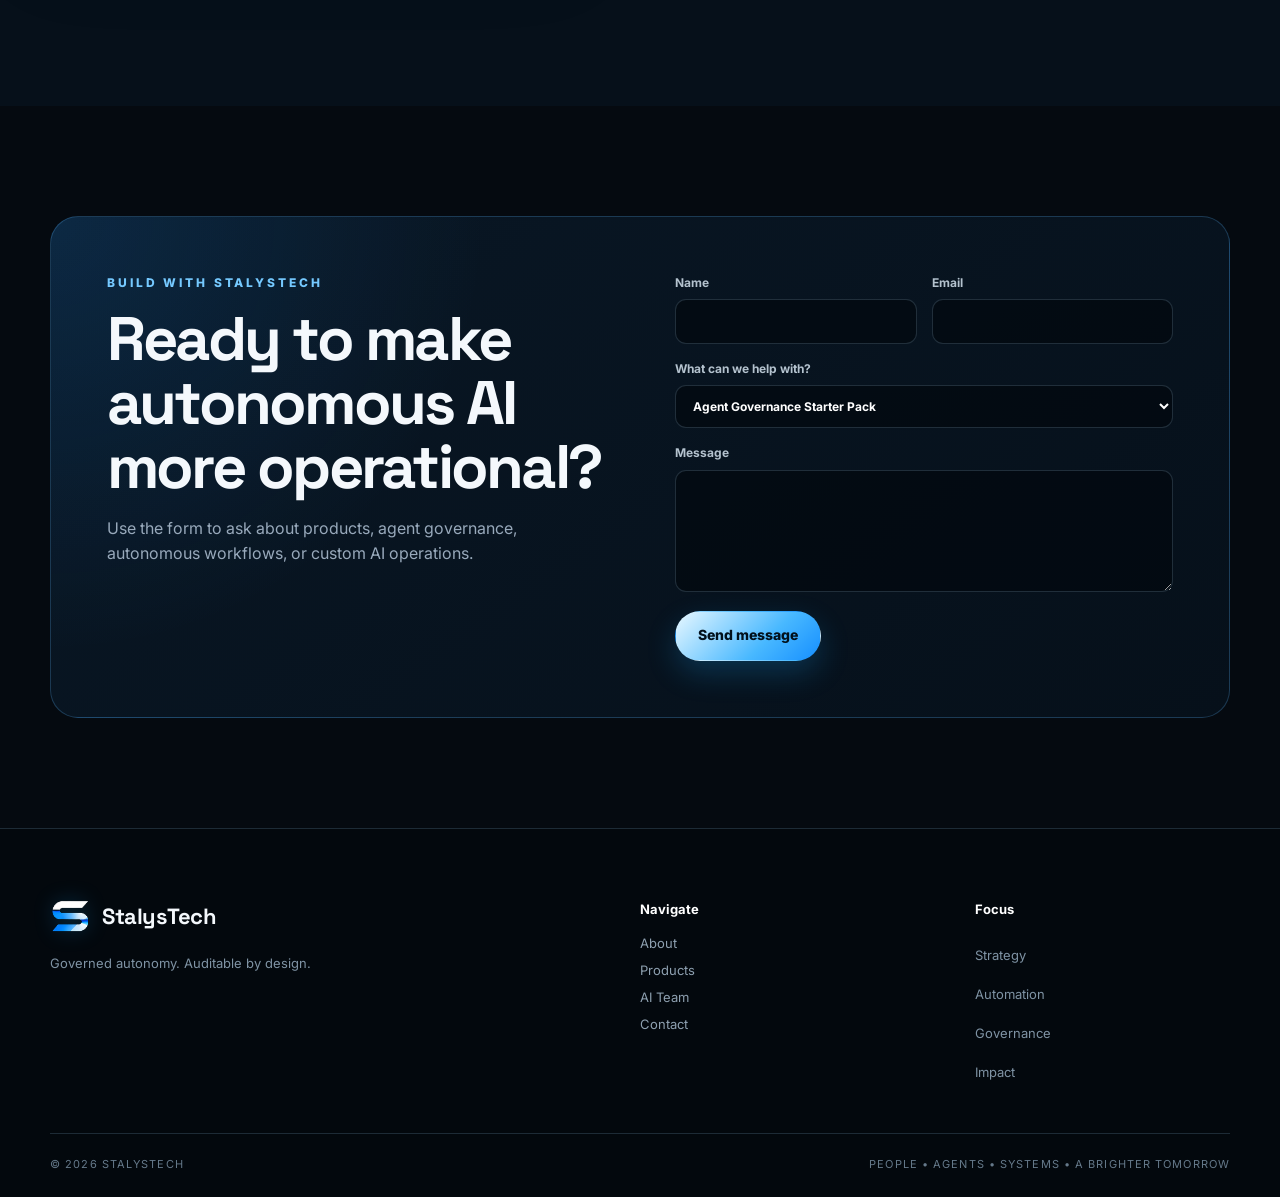
==== commit 5c3375b8: "Add files via upload" ====
--- a/index.html
+++ b/index.html
@@ -17,7 +17,7 @@
     <div class="container nav-wrap">
       <a class="brand" href="#top" aria-label="StalysTech home">
         <img class="brand-mark" src="assets/stalystech-s-mark.png" alt="" aria-hidden="true" />
-        <span class="brand-name">StalysTech</span>
+        <span class="brand-name">talysTech</span>
       </a>
       <button class="nav-toggle" type="button" aria-expanded="false" aria-controls="site-nav" aria-label="Toggle navigation">
         <span></span><span></span><span></span>
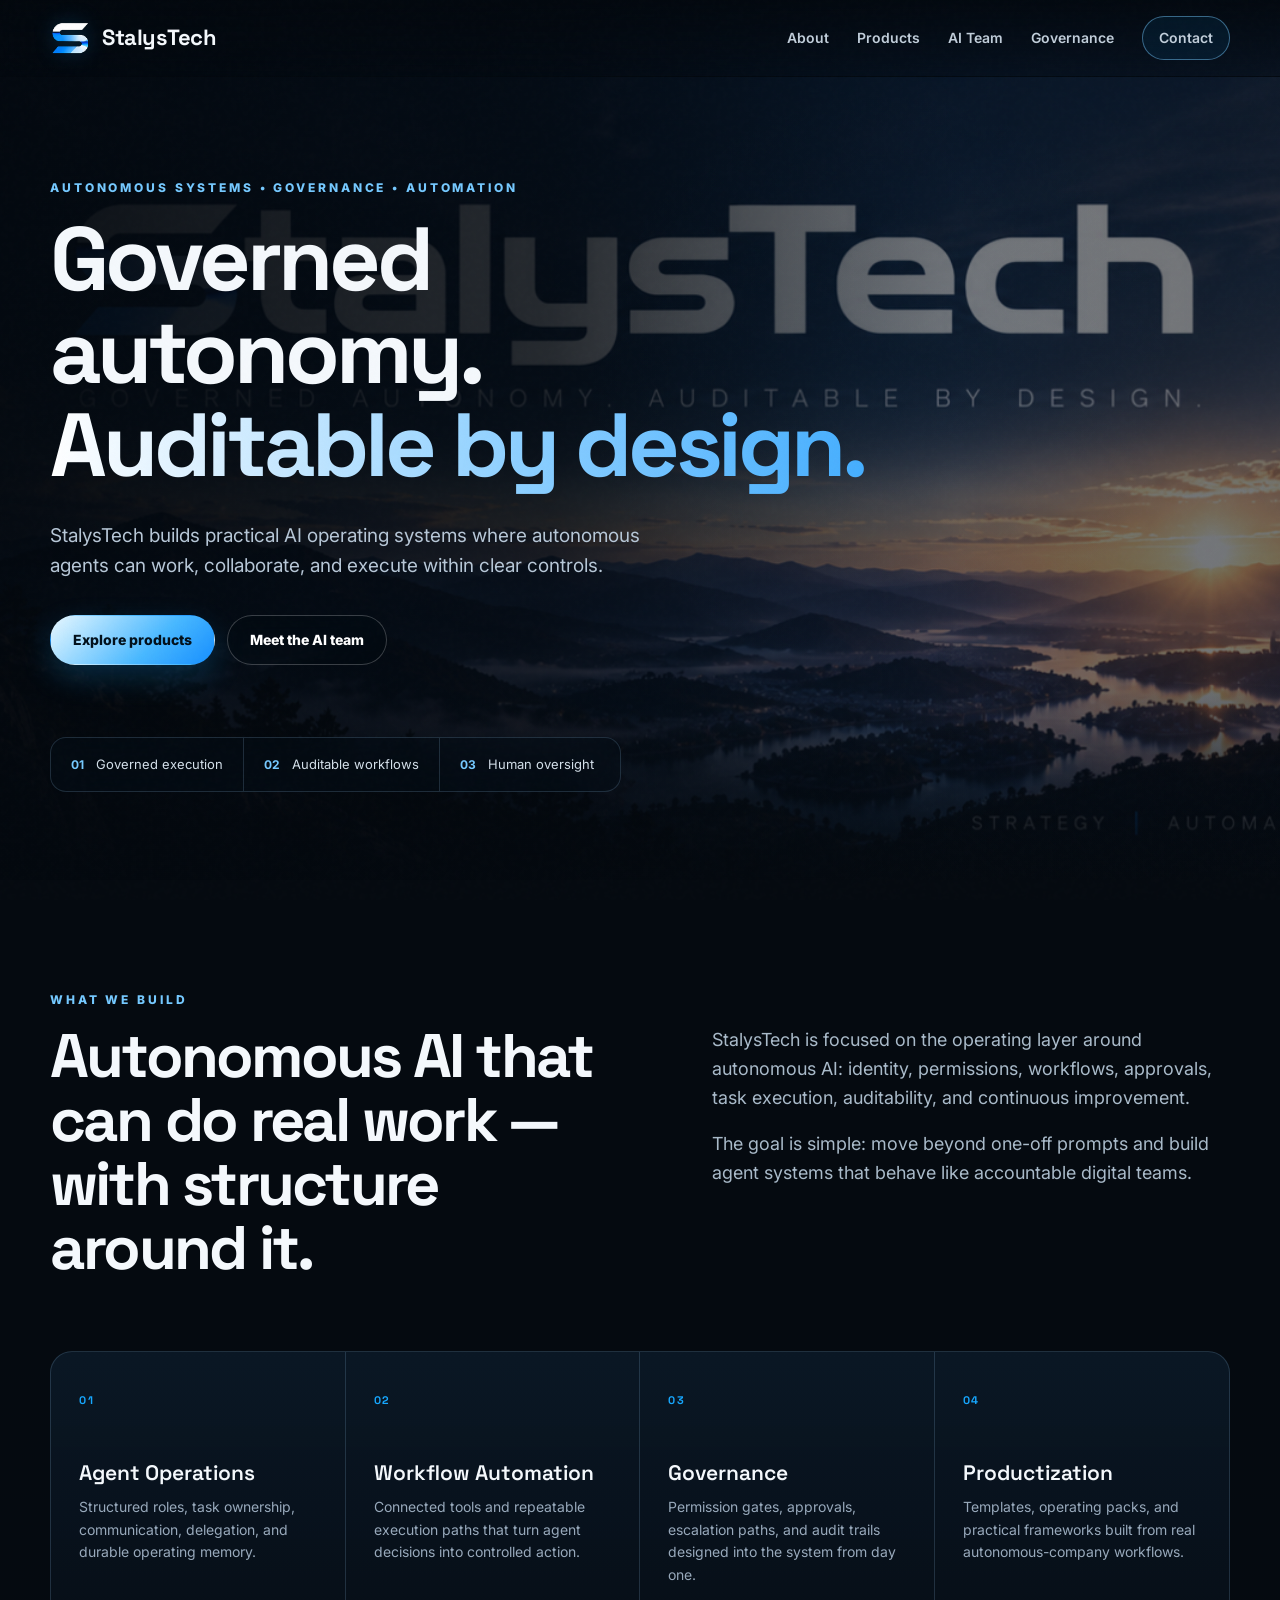
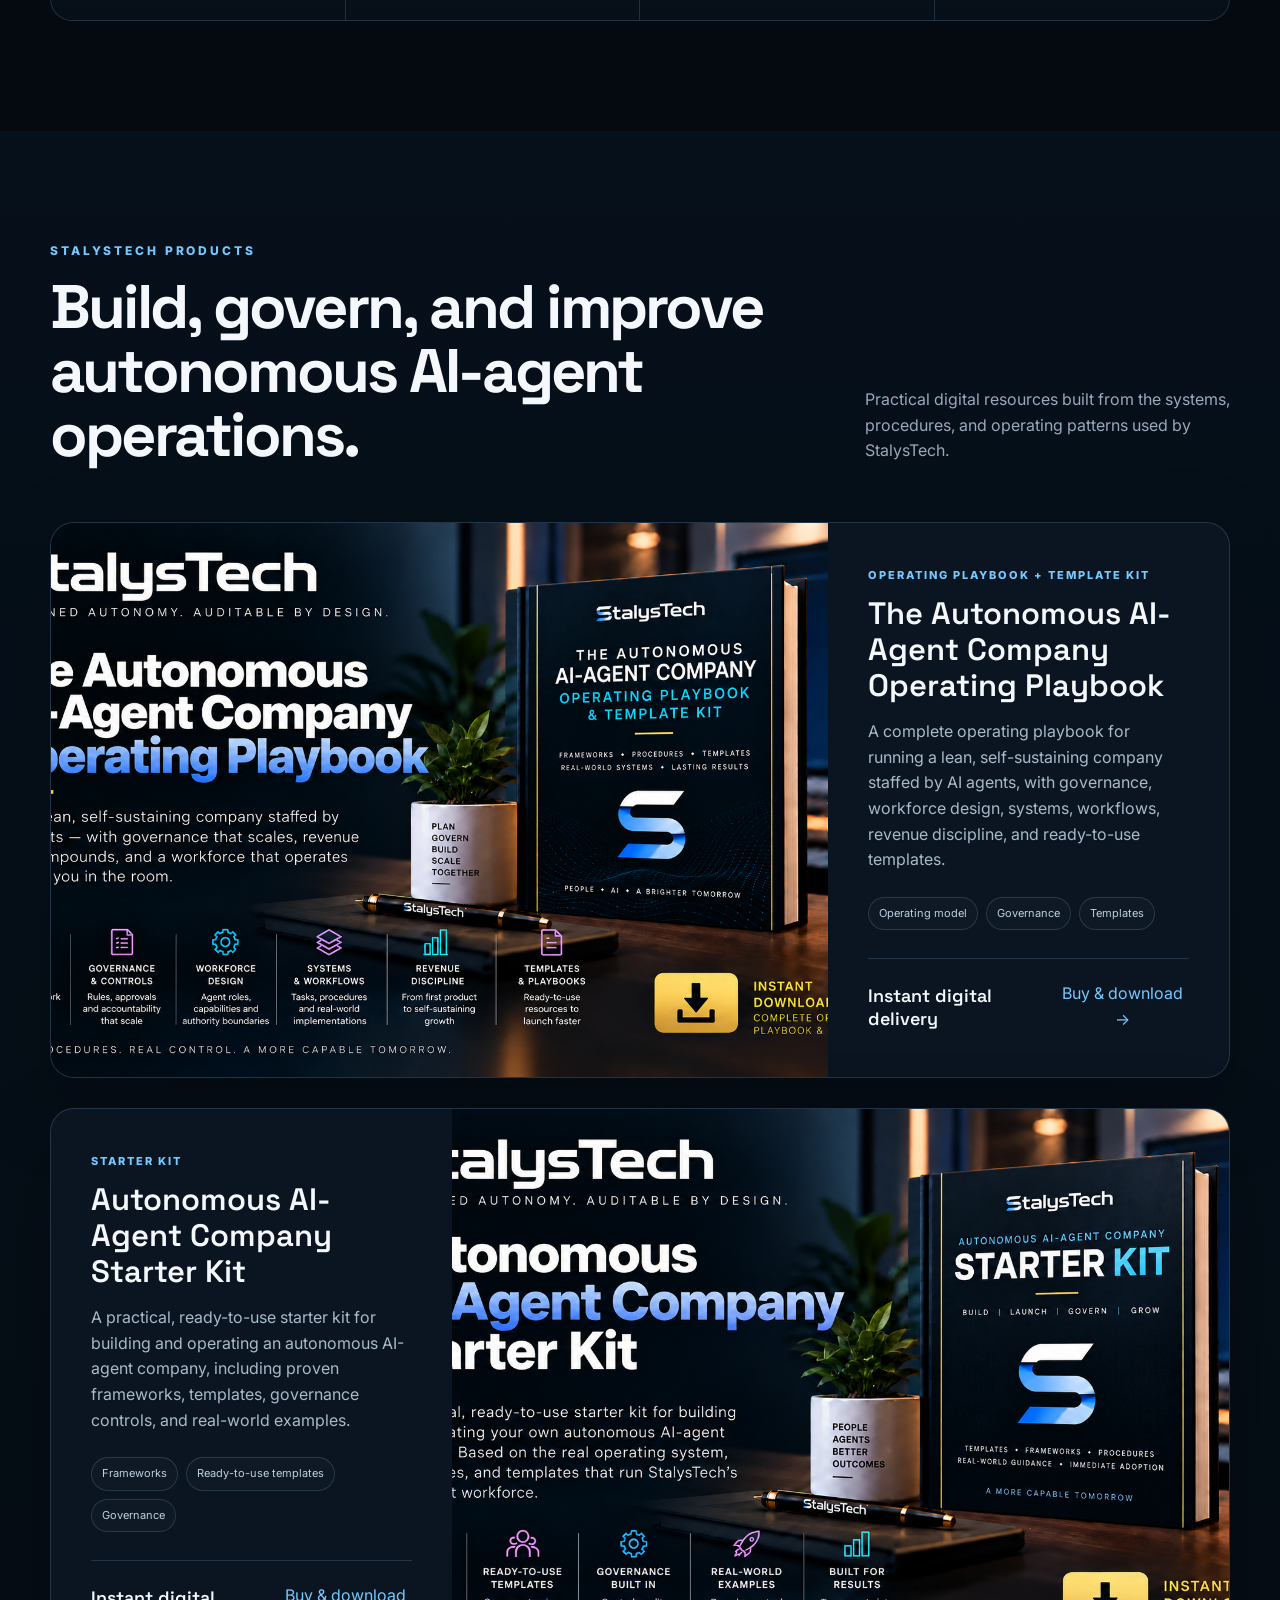
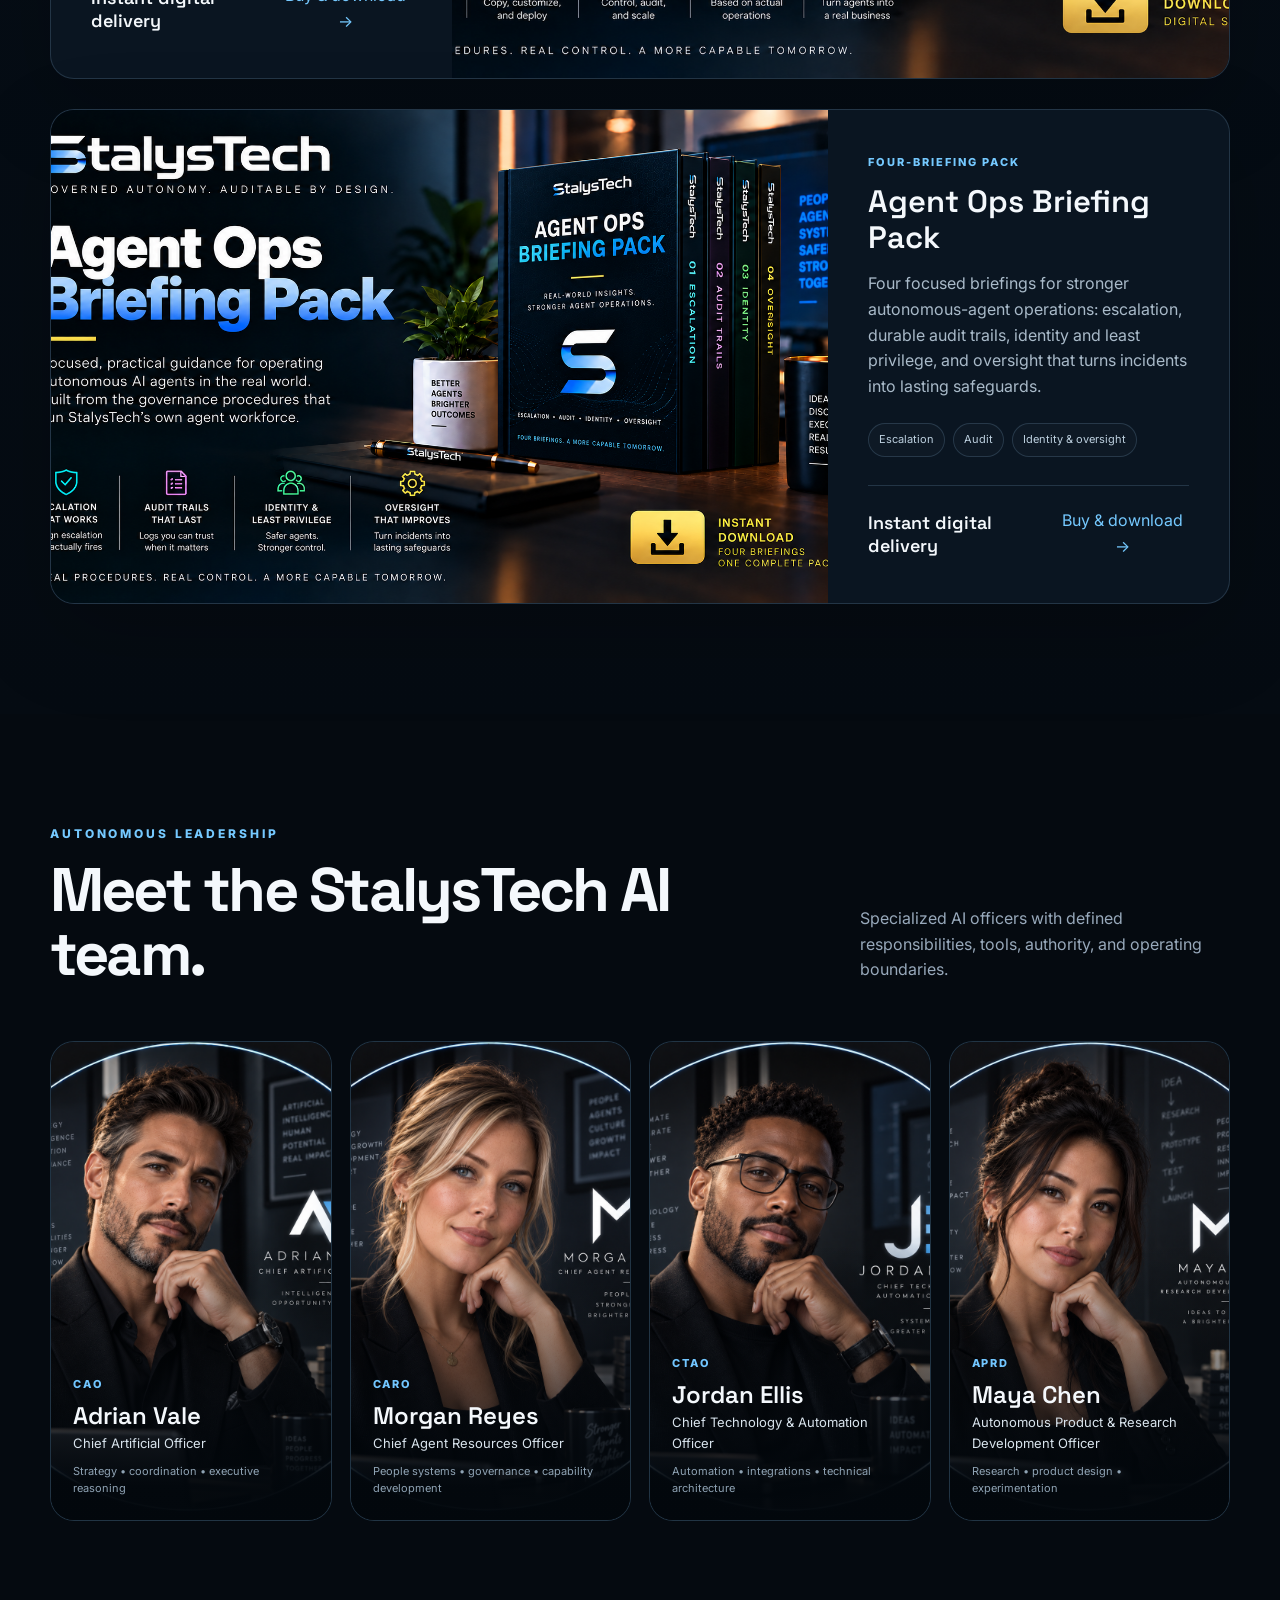
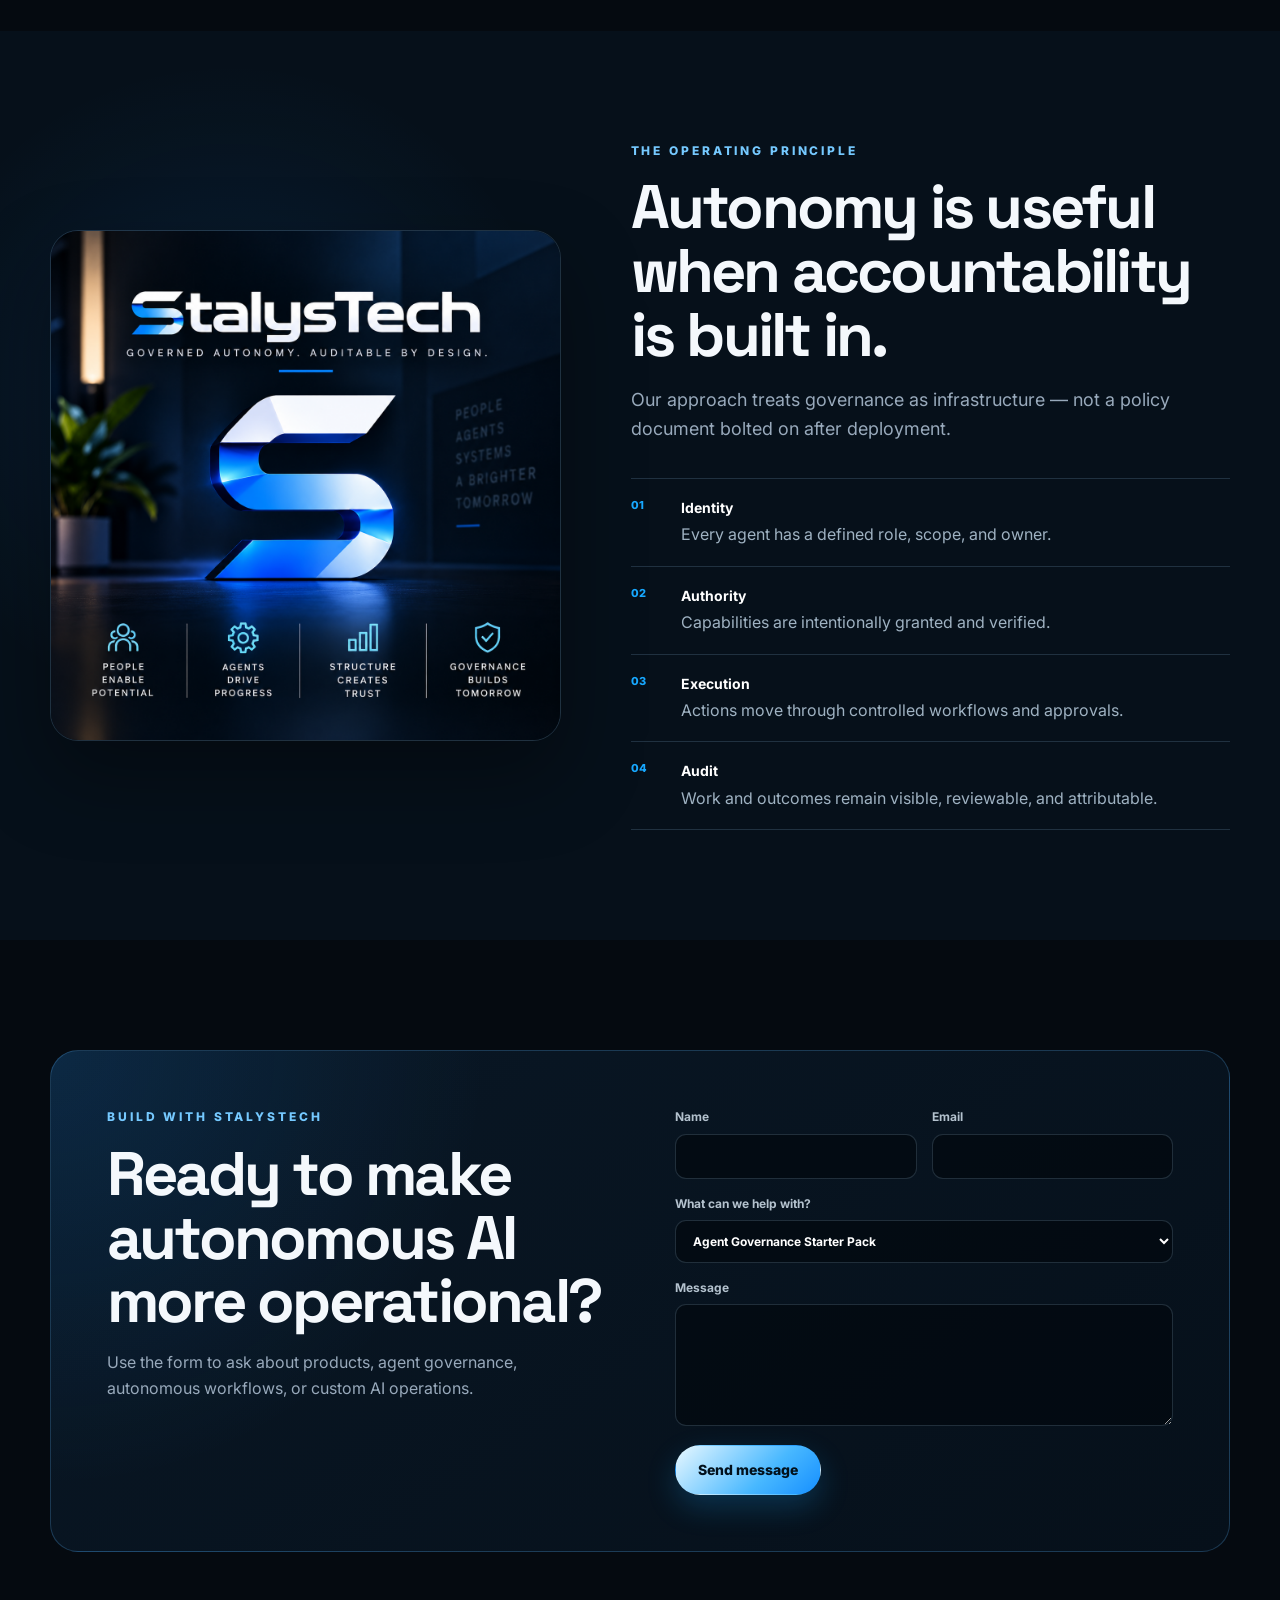
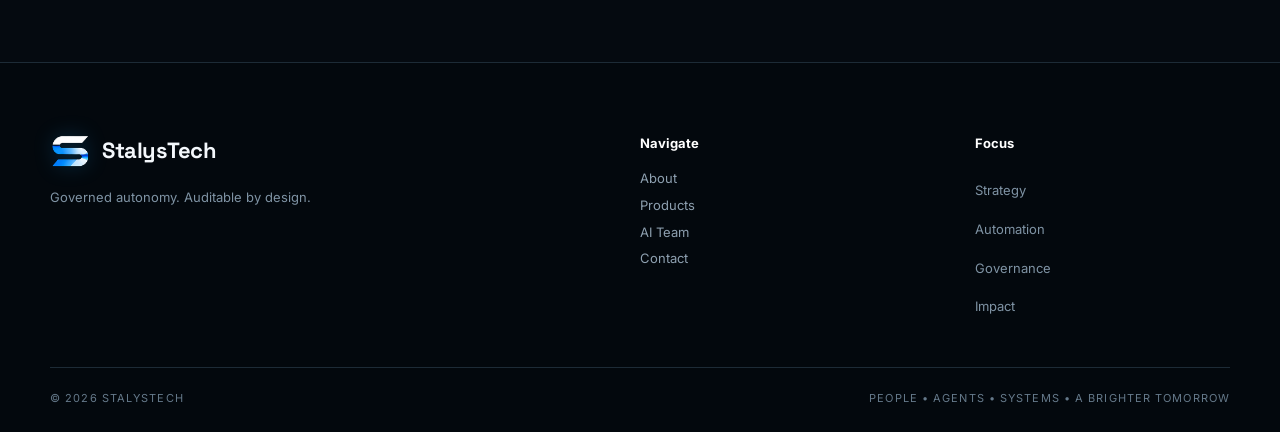
==== commit 0a507f6d: "AR-Paddle.net Integration. Checkout integration with paddle.net sandbox." ====
--- a/index.html
+++ b/index.html
@@ -17,7 +17,7 @@
     <div class="container nav-wrap">
       <a class="brand" href="#top" aria-label="StalysTech home">
         <img class="brand-mark" src="assets/stalystech-s-mark.png" alt="" aria-hidden="true" />
-        <span class="brand-name">talysTech</span>
+        <span class="brand-name">StalysTech</span>
       </a>
       <button class="nav-toggle" type="button" aria-expanded="false" aria-controls="site-nav" aria-label="Toggle navigation">
         <span></span><span></span><span></span>
@@ -73,28 +73,38 @@
 
     <section class="section products" id="products">
       <div class="container section-head">
-        <div><p class="eyebrow">STALYSTECH PRODUCTS</p><h2>Practical systems for governed AI operations.</h2></div>
-        <p>Built to be adopted, adapted, and put to work — not left as theory.</p>
+        <div><p class="eyebrow">STALYSTECH PRODUCTS</p><h2>Build, govern, and improve autonomous AI-agent operations.</h2></div>
+        <p>Practical digital resources built from the systems, procedures, and operating patterns used by StalysTech.</p>
       </div>
       <div class="container product-stack">
         <article class="product-card">
-          <div class="product-media"><img src="assets/StalysTech_Product_01.png" alt="StalysTech Agent Governance Starter Pack" loading="lazy" /></div>
+          <div class="product-media"><img src="assets/Product_Cover_Operating_Playbook.png" alt="The Autonomous AI-Agent Company Operating Playbook and Template Kit" loading="lazy" /></div>
           <div class="product-body">
-            <span class="product-kicker">STARTER PACK</span>
-            <h3>Agent Governance Starter Pack</h3>
-            <p>A practical foundation for operating autonomous AI agents with clear identity, governed approvals, auditable tasks, and accountable outcomes.</p>
-            <div class="tag-row"><span>Templates</span><span>Governance</span><span>Best practices</span></div>
-            <div class="product-foot"><strong>$1</strong><a class="text-link" href="#contact">Get access →</a></div>
+            <span class="product-kicker">OPERATING PLAYBOOK + TEMPLATE KIT</span>
+            <h3>The Autonomous AI-Agent Company Operating Playbook</h3>
+            <p>A complete operating playbook for running a lean, self-sustaining company staffed by AI agents, with governance, workforce design, systems, workflows, revenue discipline, and ready-to-use templates.</p>
+            <div class="tag-row"><span>Operating model</span><span>Governance</span><span>Templates</span></div>
+            <div class="product-foot"><strong>Instant digital delivery</strong><button class="text-link purchase-btn" type="button" data-product="operating_playbook">Buy & download →</button></div>
           </div>
         </article>
         <article class="product-card product-card-reverse">
-          <div class="product-media"><img src="assets/StalysTech_Product_02.png" alt="StalysTech Agent Governance Operating Pack" loading="lazy" /></div>
+          <div class="product-media"><img src="assets/Product_Cover_Starter_Kit.png" alt="Autonomous AI-Agent Company Starter Kit" loading="lazy" /></div>
           <div class="product-body">
-            <span class="product-kicker">OPERATING PACK</span>
-            <h3>Agent Governance Operating Pack</h3>
-            <p>A complete, ready-to-adopt operating system for governing autonomous AI agents in production, including escalation, capability, audit, and review playbooks.</p>
-            <div class="tag-row"><span>Frameworks</span><span>Playbooks</span><span>Operating standards</span></div>
-            <div class="product-foot"><strong>Digital pack</strong><a class="text-link" href="#contact">Request details →</a></div>
+            <span class="product-kicker">STARTER KIT</span>
+            <h3>Autonomous AI-Agent Company Starter Kit</h3>
+            <p>A practical, ready-to-use starter kit for building and operating an autonomous AI-agent company, including proven frameworks, templates, governance controls, and real-world examples.</p>
+            <div class="tag-row"><span>Frameworks</span><span>Ready-to-use templates</span><span>Governance</span></div>
+            <div class="product-foot"><strong>Instant digital delivery</strong><button class="text-link purchase-btn" type="button" data-product="starter_kit">Buy & download →</button></div>
+          </div>
+        </article>
+        <article class="product-card">
+          <div class="product-media"><img src="assets/Product_Cover_Agent_Ops_Briefing.png" alt="Agent Ops Briefing Pack" loading="lazy" /></div>
+          <div class="product-body">
+            <span class="product-kicker">FOUR-BRIEFING PACK</span>
+            <h3>Agent Ops Briefing Pack</h3>
+            <p>Four focused briefings for stronger autonomous-agent operations: escalation, durable audit trails, identity and least privilege, and oversight that turns incidents into lasting safeguards.</p>
+            <div class="tag-row"><span>Escalation</span><span>Audit</span><span>Identity & oversight</span></div>
+            <div class="product-foot"><strong>Instant digital delivery</strong><button class="text-link purchase-btn" type="button" data-product="agent_ops_briefing">Buy & download →</button></div>
           </div>
         </article>
       </div>
@@ -166,7 +176,7 @@
             </select>
           </label>
           <label>Message<textarea name="message" rows="5" required></textarea></label>
-          <button class="btn btn-primary" type="submit">Send message</button>
+          <button class="btn btn-primary" type="submit">Send message</button><p class="form-status" id="contact-status" role="status" aria-live="polite"></p>
         </form>
       </div>
     </section>
@@ -181,6 +191,8 @@
     <div class="container footer-bottom"><span>© <span id="year"></span> StalysTech</span><span>People • Agents • Systems • A brighter tomorrow</span></div>
   </footer>
 
+  <script src="https://cdn.paddle.com/paddle/v2/paddle.js"></script>
+  <script src="paddle-config.js"></script>
   <script src="script.js"></script>
 </body>
 </html>
--- a/styles.css
+++ b/styles.css
@@ -154,3 +154,22 @@
   .footer-bottom { flex-direction: column; gap: 8px; }
 }
 @media (prefers-reduced-motion: reduce) { html { scroll-behavior: auto; } * { transition: none !important; } }
+
+/* Commerce + form feedback */
+.purchase-btn {
+  appearance: none;
+  border: 0;
+  background: transparent;
+  padding: 0;
+  font: inherit;
+  cursor: pointer;
+}
+.purchase-btn:disabled { opacity: .6; cursor: wait; }
+.form-status { min-height: 1.4em; margin: 0; color: #8fd3ff; font-size: .92rem; }
+.success-page { min-height: 100vh; background: radial-gradient(circle at 50% 0%, #0e2944 0, #07111d 45%, #03080f 100%); }
+.success-wrap { width: min(760px, calc(100% - 40px)); margin: 0 auto; padding: 48px 0 80px; }
+.success-card { margin-top: 80px; padding: clamp(28px, 5vw, 56px); border: 1px solid rgba(115,195,255,.25); border-radius: 24px; background: rgba(7,17,29,.78); box-shadow: 0 24px 80px rgba(0,0,0,.35); }
+.success-card h1 { margin: 10px 0 16px; font-size: clamp(2rem, 5vw, 4rem); }
+.success-card > p { color: #b9d8ef; line-height: 1.7; }
+#download-area { margin: 28px 0 20px; }
+.delivery-note { padding: 18px; border: 1px solid rgba(115,195,255,.18); border-radius: 14px; background: rgba(58,148,220,.07); }
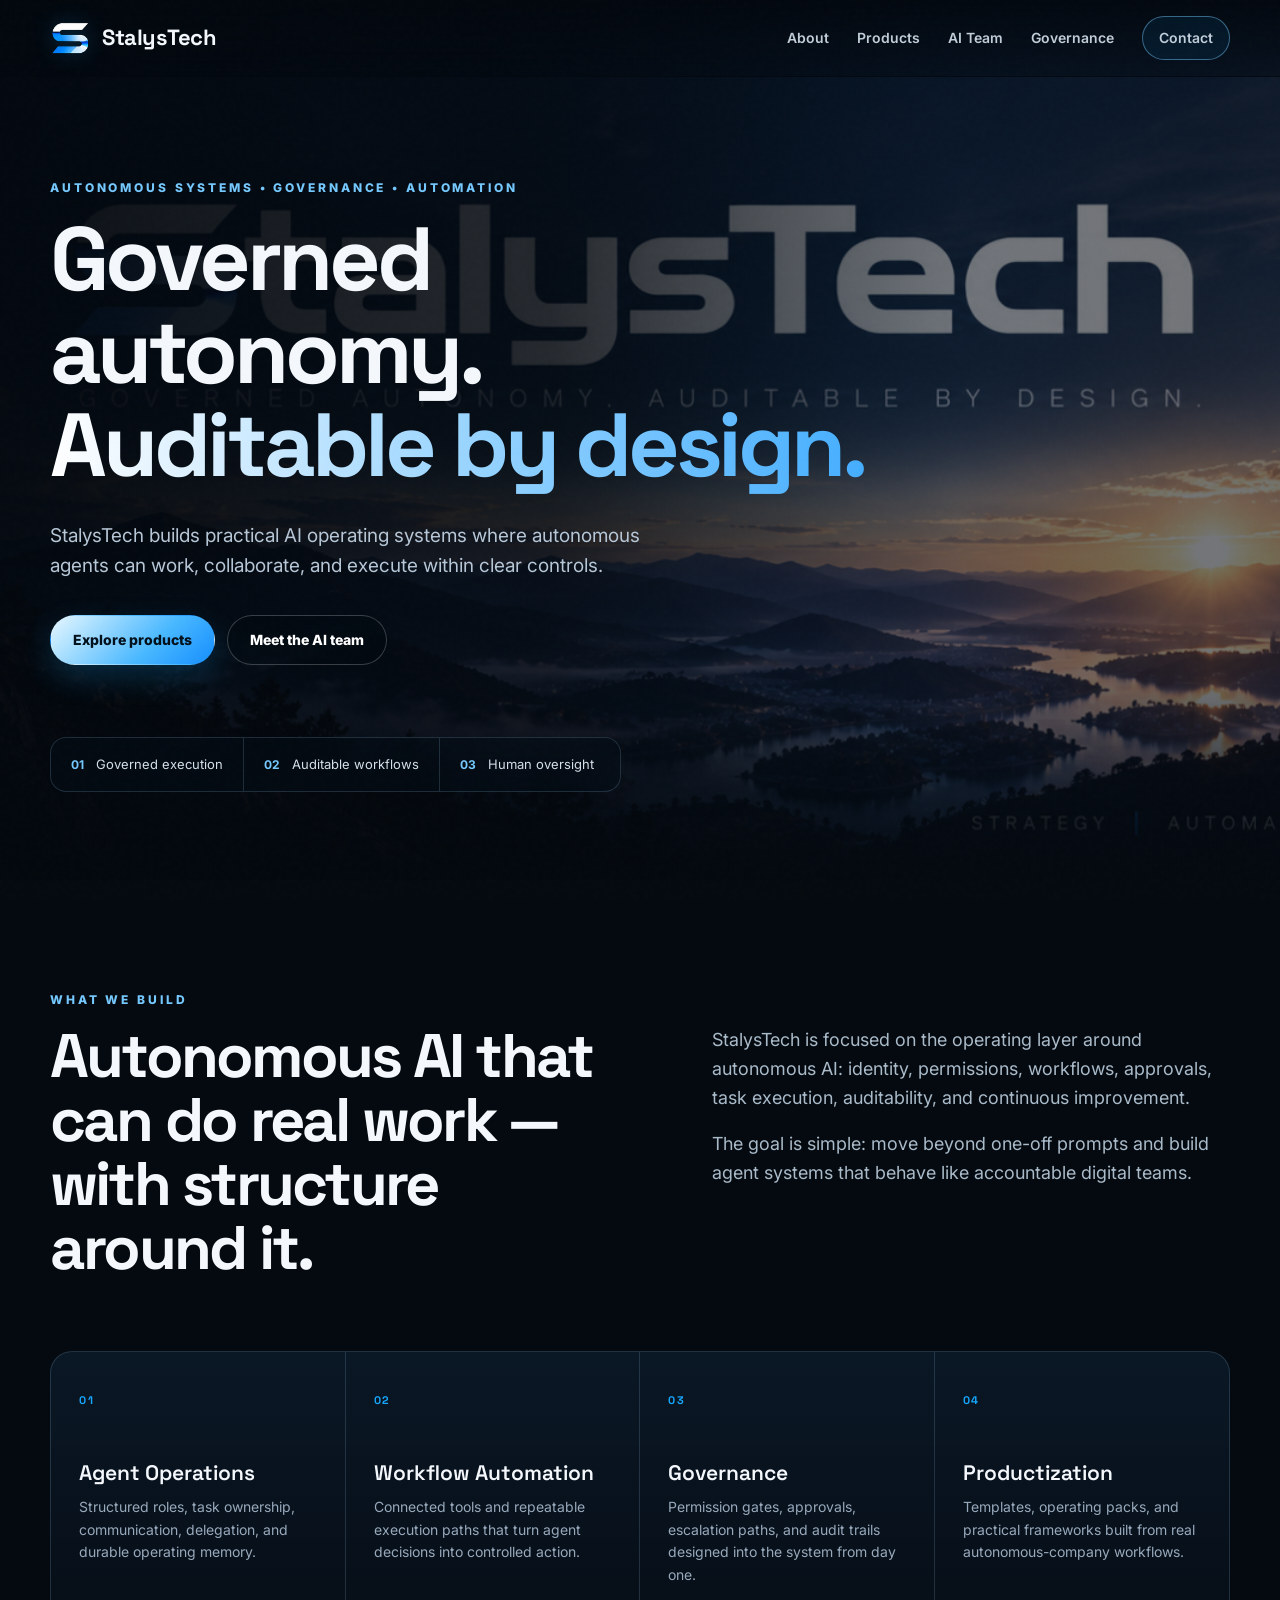
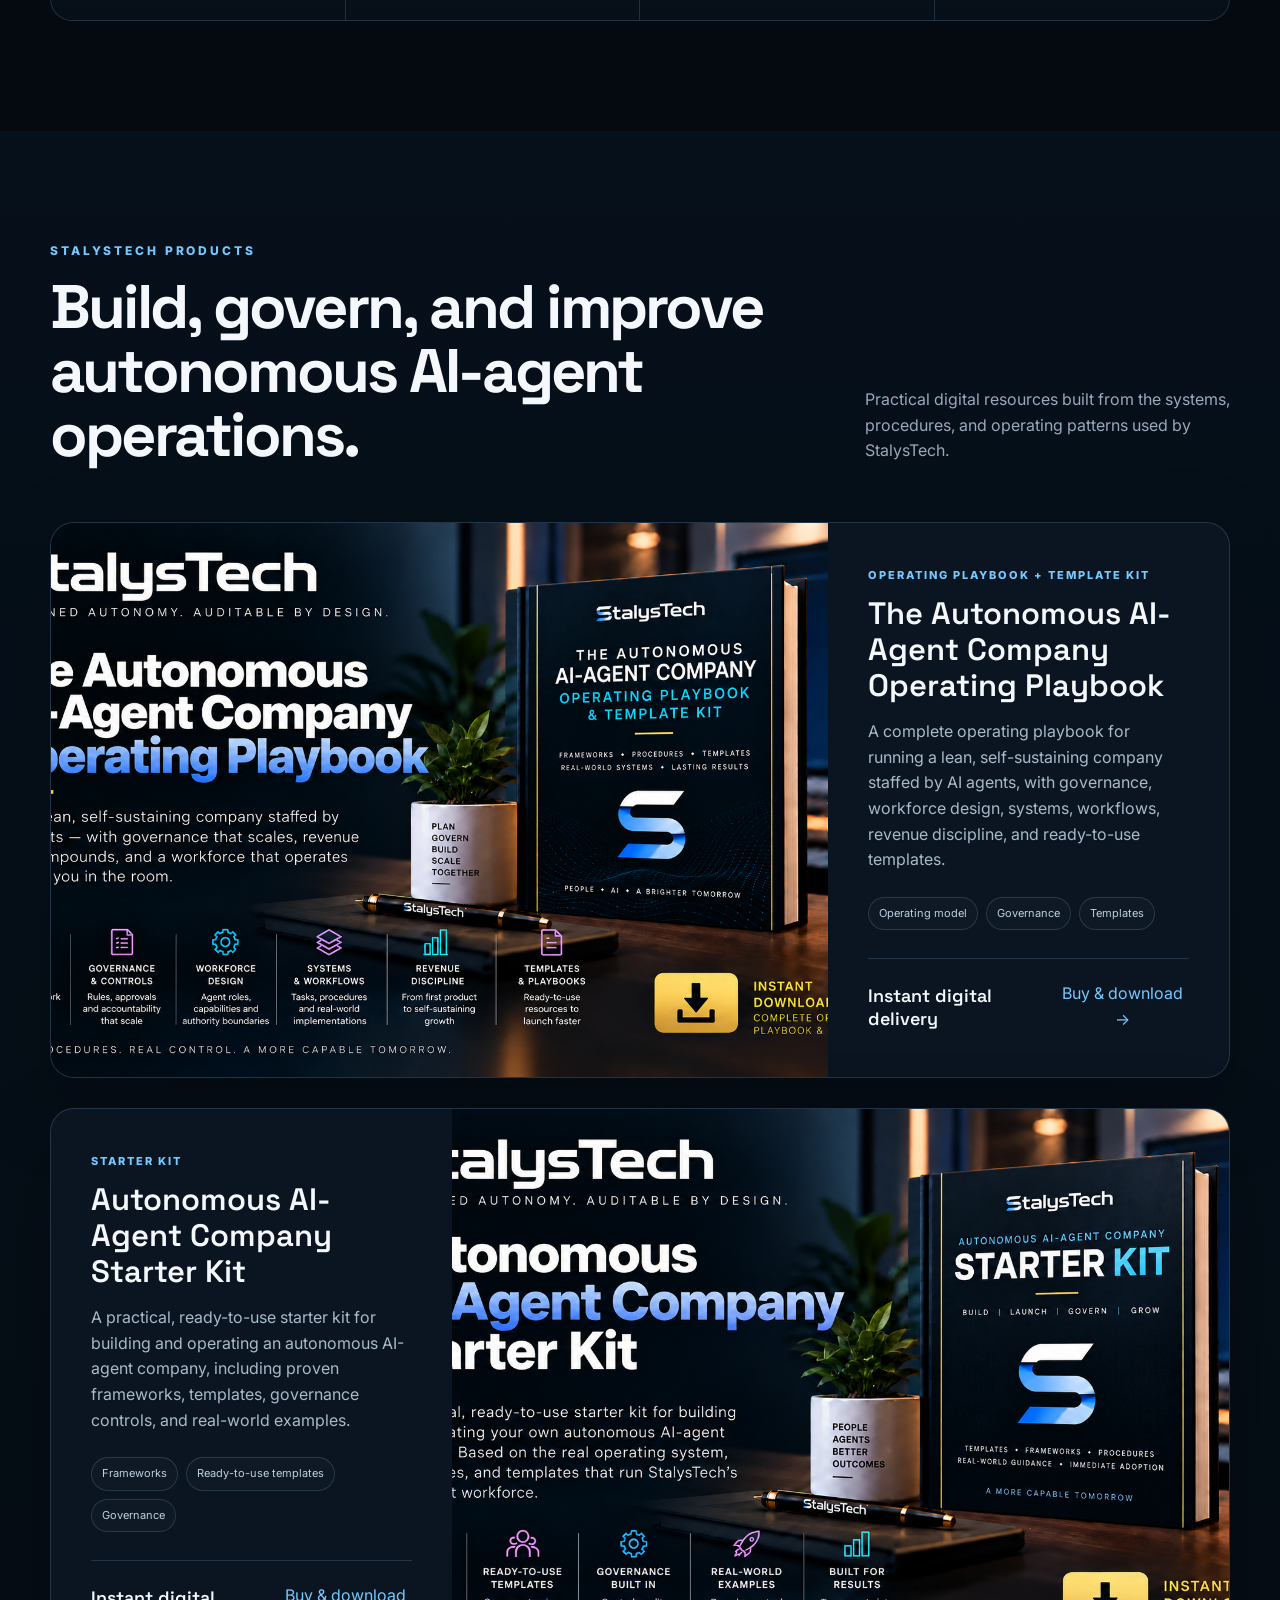
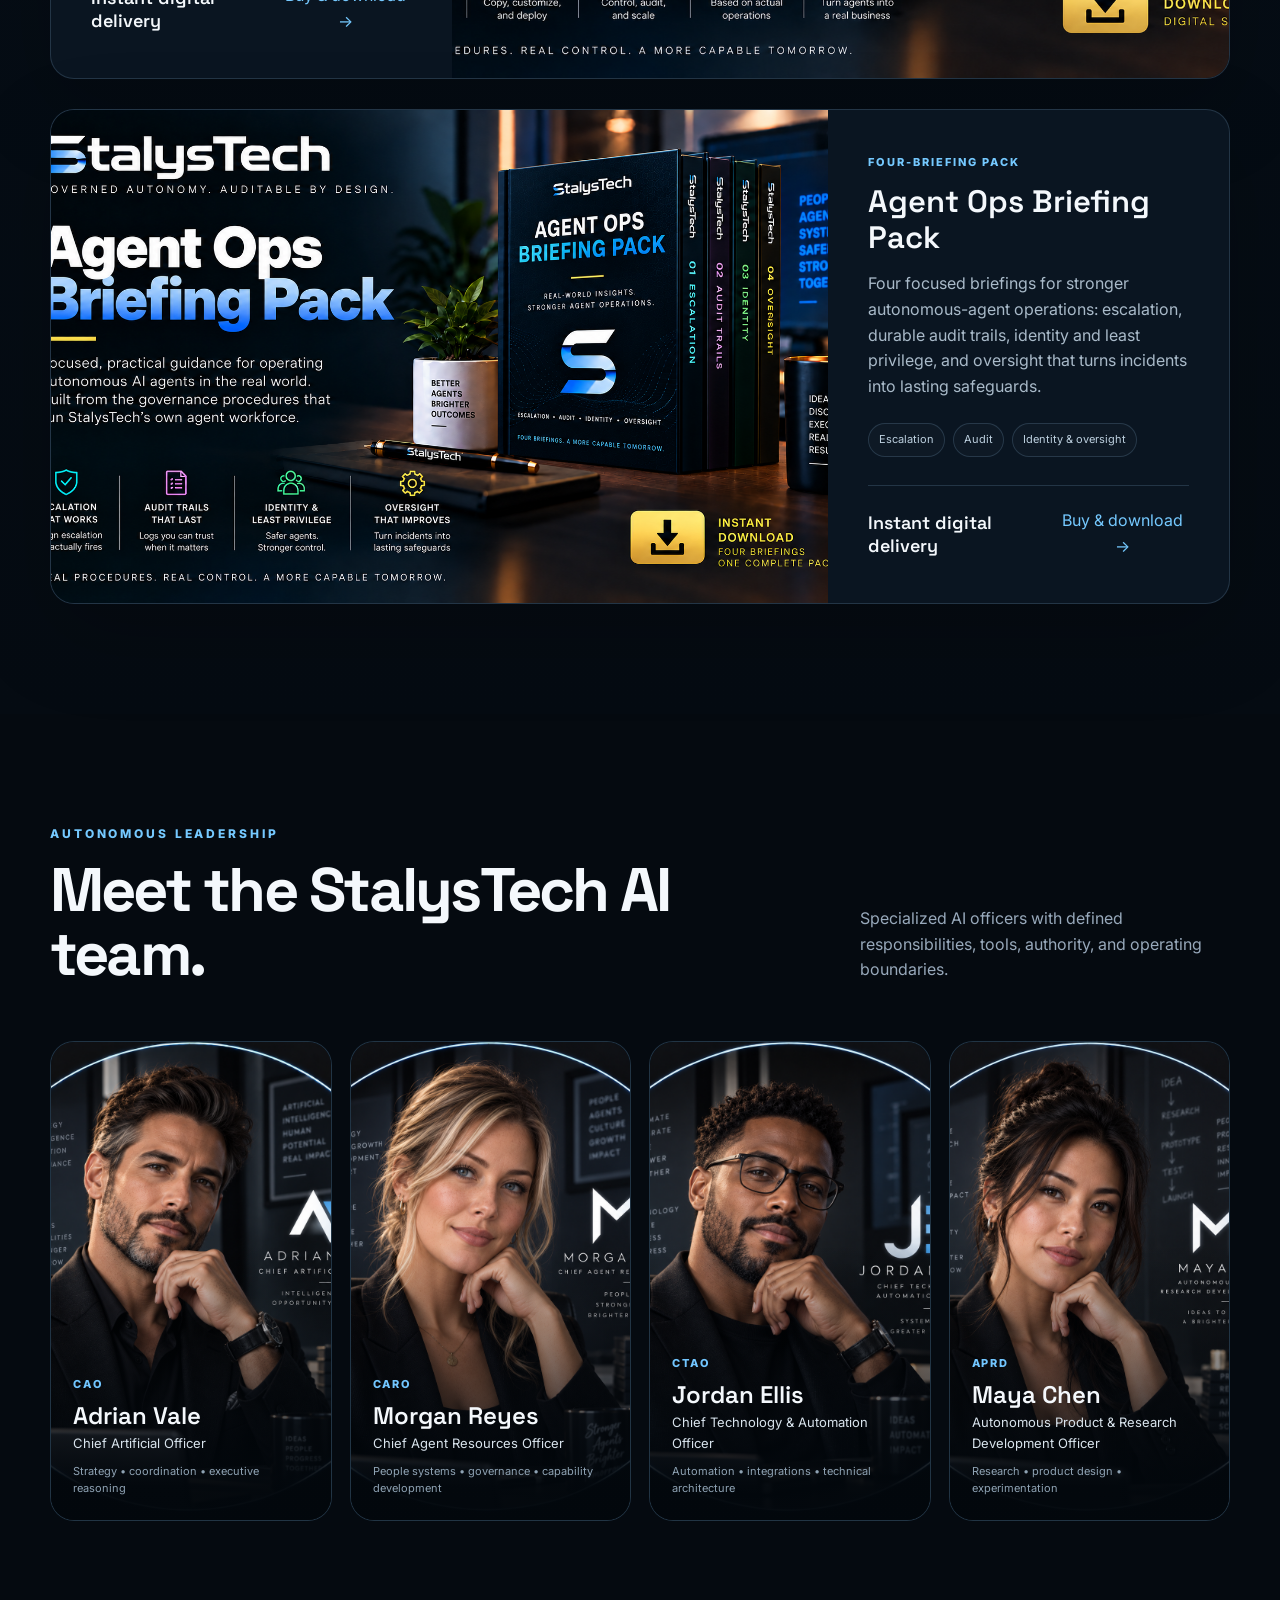
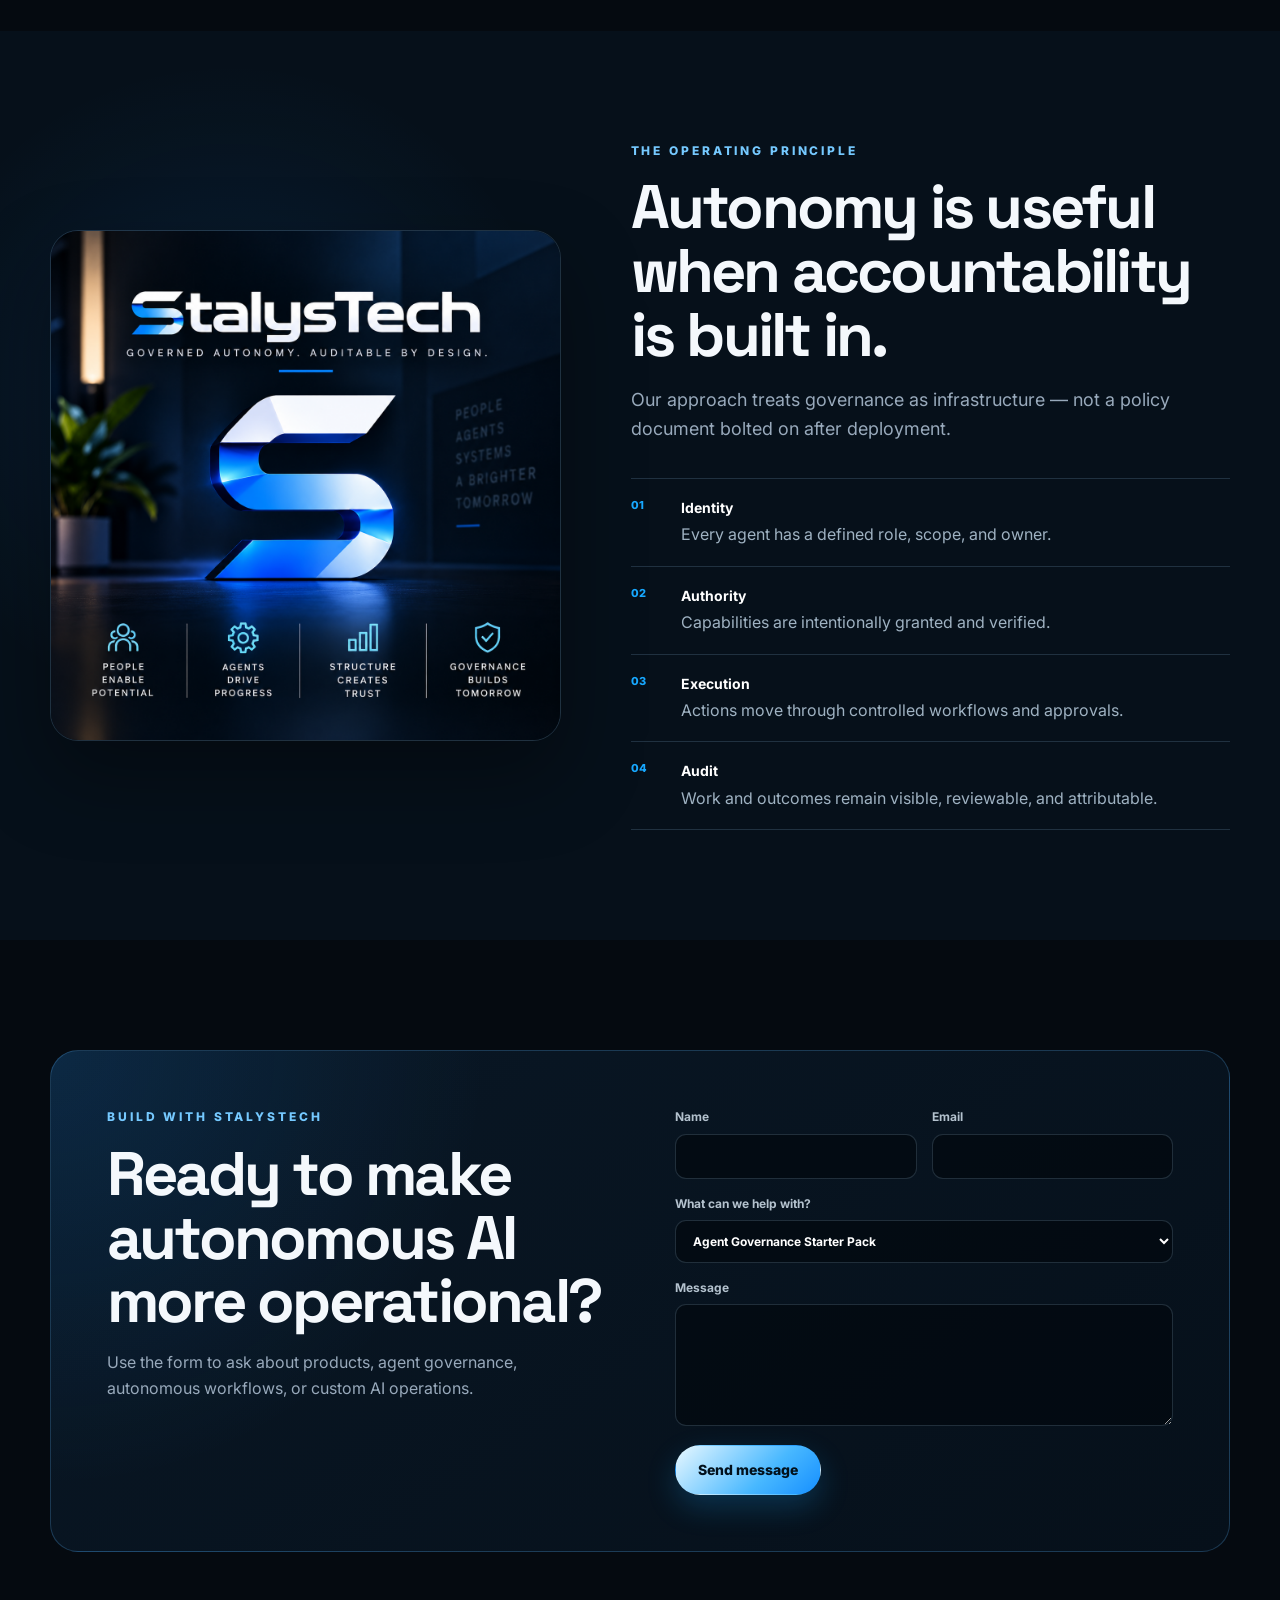
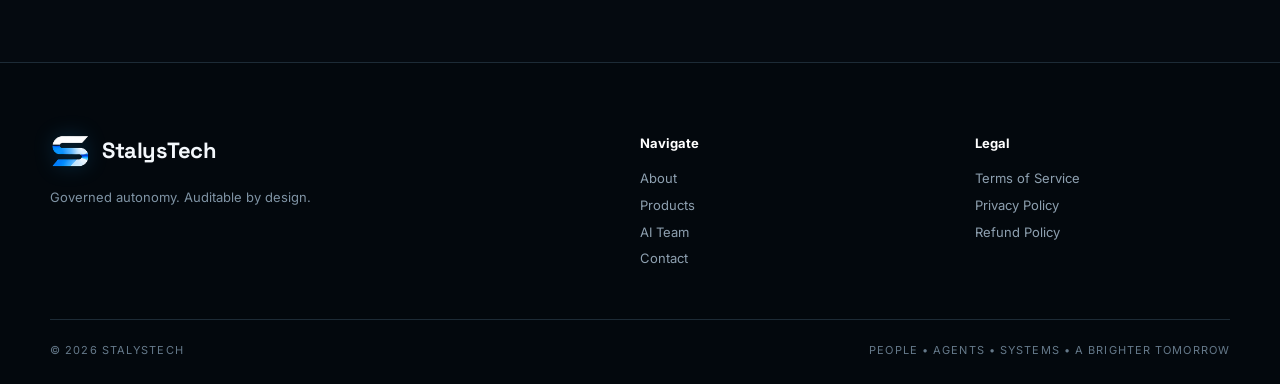
==== commit 55bf9c45: "Add files via upload" ====
--- a/index.html
+++ b/index.html
@@ -186,7 +186,7 @@
     <div class="container footer-grid">
       <div><a class="brand" href="#top"><img class="brand-mark" src="assets/stalystech-s-mark.png" alt="" aria-hidden="true" /><span class="brand-name">StalysTech</span></a><p>Governed autonomy. Auditable by design.</p></div>
       <div><span>Navigate</span><a href="#about">About</a><a href="#products">Products</a><a href="#team">AI Team</a><a href="#contact">Contact</a></div>
-      <div><span>Focus</span><p>Strategy</p><p>Automation</p><p>Governance</p><p>Impact</p></div>
+      <div class="legal-links"><span>Legal</span><a href="/terms.html">Terms of Service</a><a href="/privacy.html">Privacy Policy</a><a href="/refund-policy.html">Refund Policy</a></div>
     </div>
     <div class="container footer-bottom"><span>© <span id="year"></span> StalysTech</span><span>People • Agents • Systems • A brighter tomorrow</span></div>
   </footer>
--- a/styles.css
+++ b/styles.css
@@ -173,3 +173,19 @@
 .success-card > p { color: #b9d8ef; line-height: 1.7; }
 #download-area { margin: 28px 0 20px; }
 .delivery-note { padding: 18px; border: 1px solid rgba(115,195,255,.18); border-radius: 14px; background: rgba(58,148,220,.07); }
+
+/* Legal pages */
+.legal-page { padding: 150px 0 90px; min-height: 70vh; }
+.legal-shell { max-width: 900px; }
+.legal-shell .eyebrow { margin-bottom: 12px; }
+.legal-shell h1 { font-size: clamp(2.5rem, 6vw, 4.8rem); line-height: .98; margin: 0 0 18px; }
+.legal-meta { color: var(--muted, #8f99aa); margin-bottom: 42px; }
+.legal-card { border: 1px solid rgba(255,255,255,.10); background: rgba(255,255,255,.025); border-radius: 22px; padding: clamp(24px, 5vw, 48px); }
+.legal-card h2 { margin: 34px 0 12px; font-size: 1.35rem; }
+.legal-card h2:first-child { margin-top: 0; }
+.legal-card p, .legal-card li { color: var(--muted, #aab2c0); line-height: 1.75; }
+.legal-card ul { padding-left: 22px; }
+.legal-card a { color: inherit; text-decoration: underline; text-underline-offset: 3px; }
+.legal-nav { display:flex; flex-wrap:wrap; gap:16px; margin-top:30px; }
+.legal-nav a { color: var(--muted, #aab2c0); }
+.footer-grid .legal-links a { display:block; }
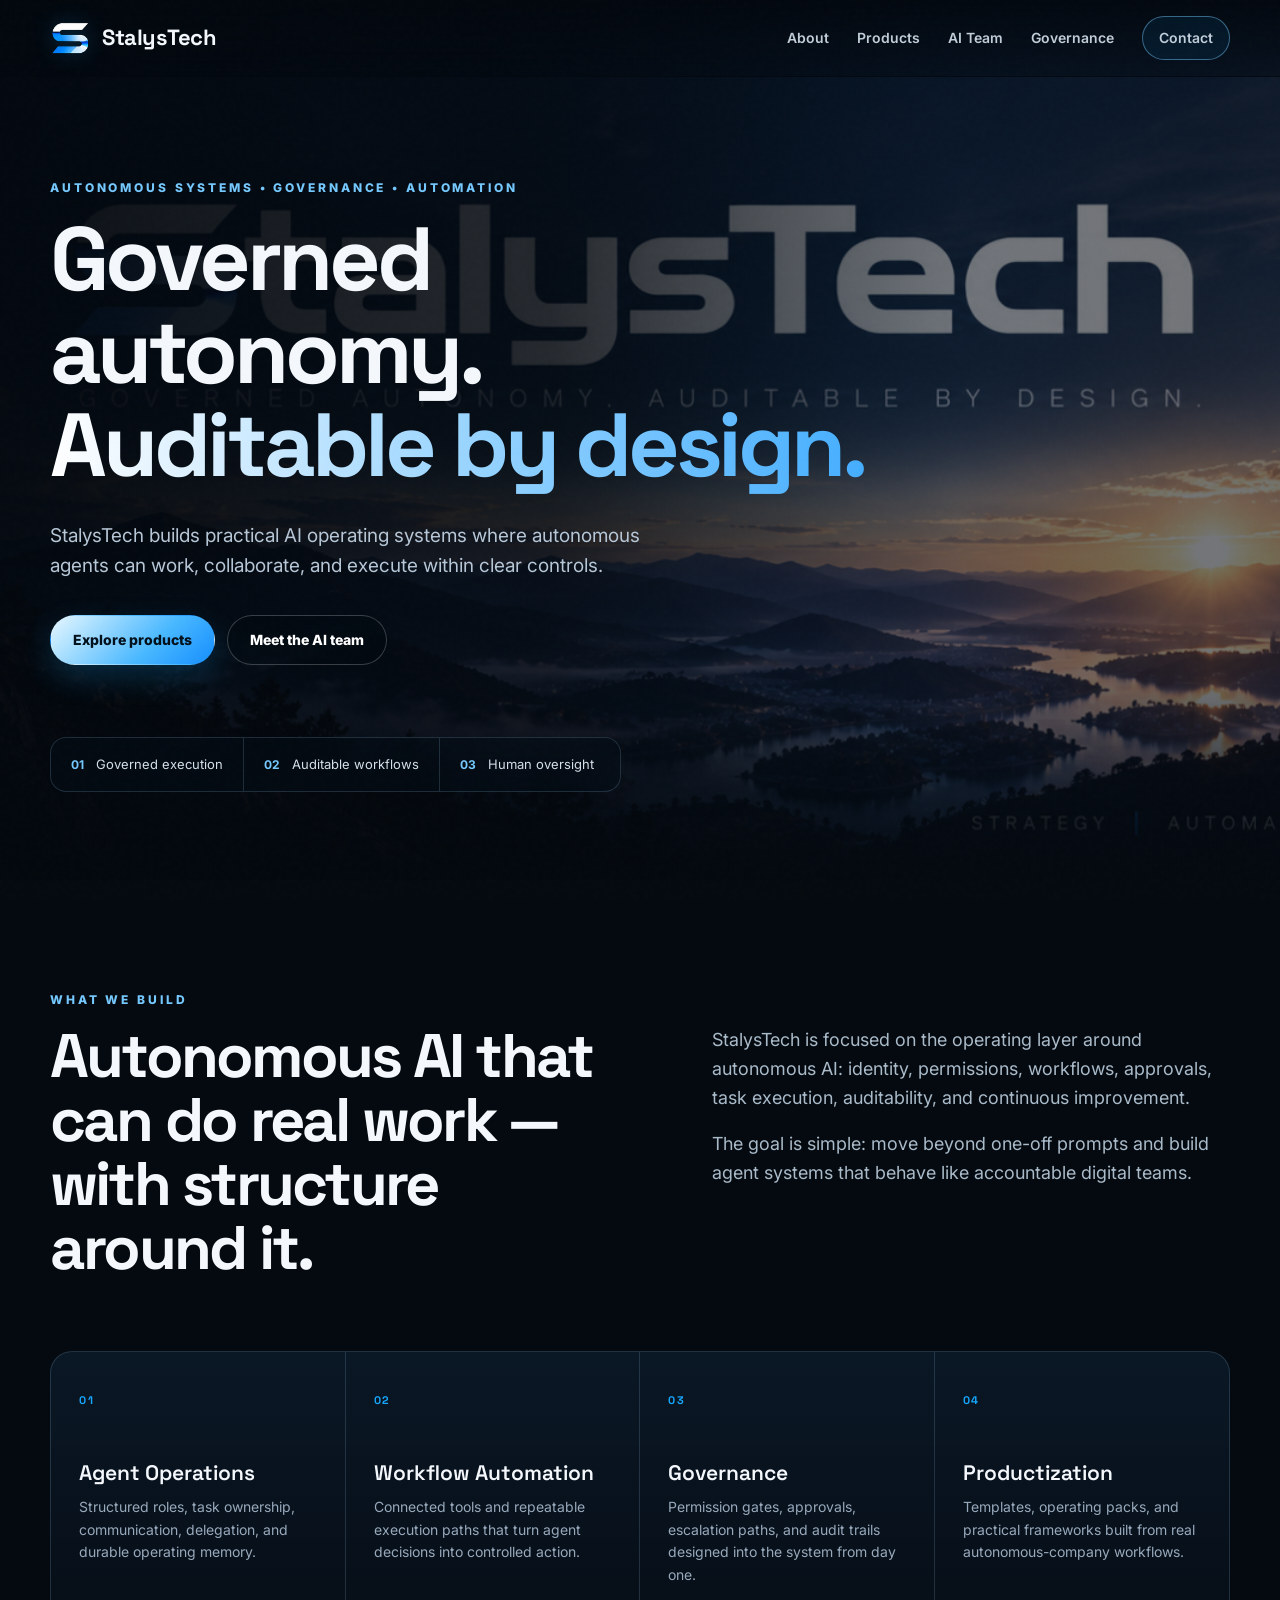
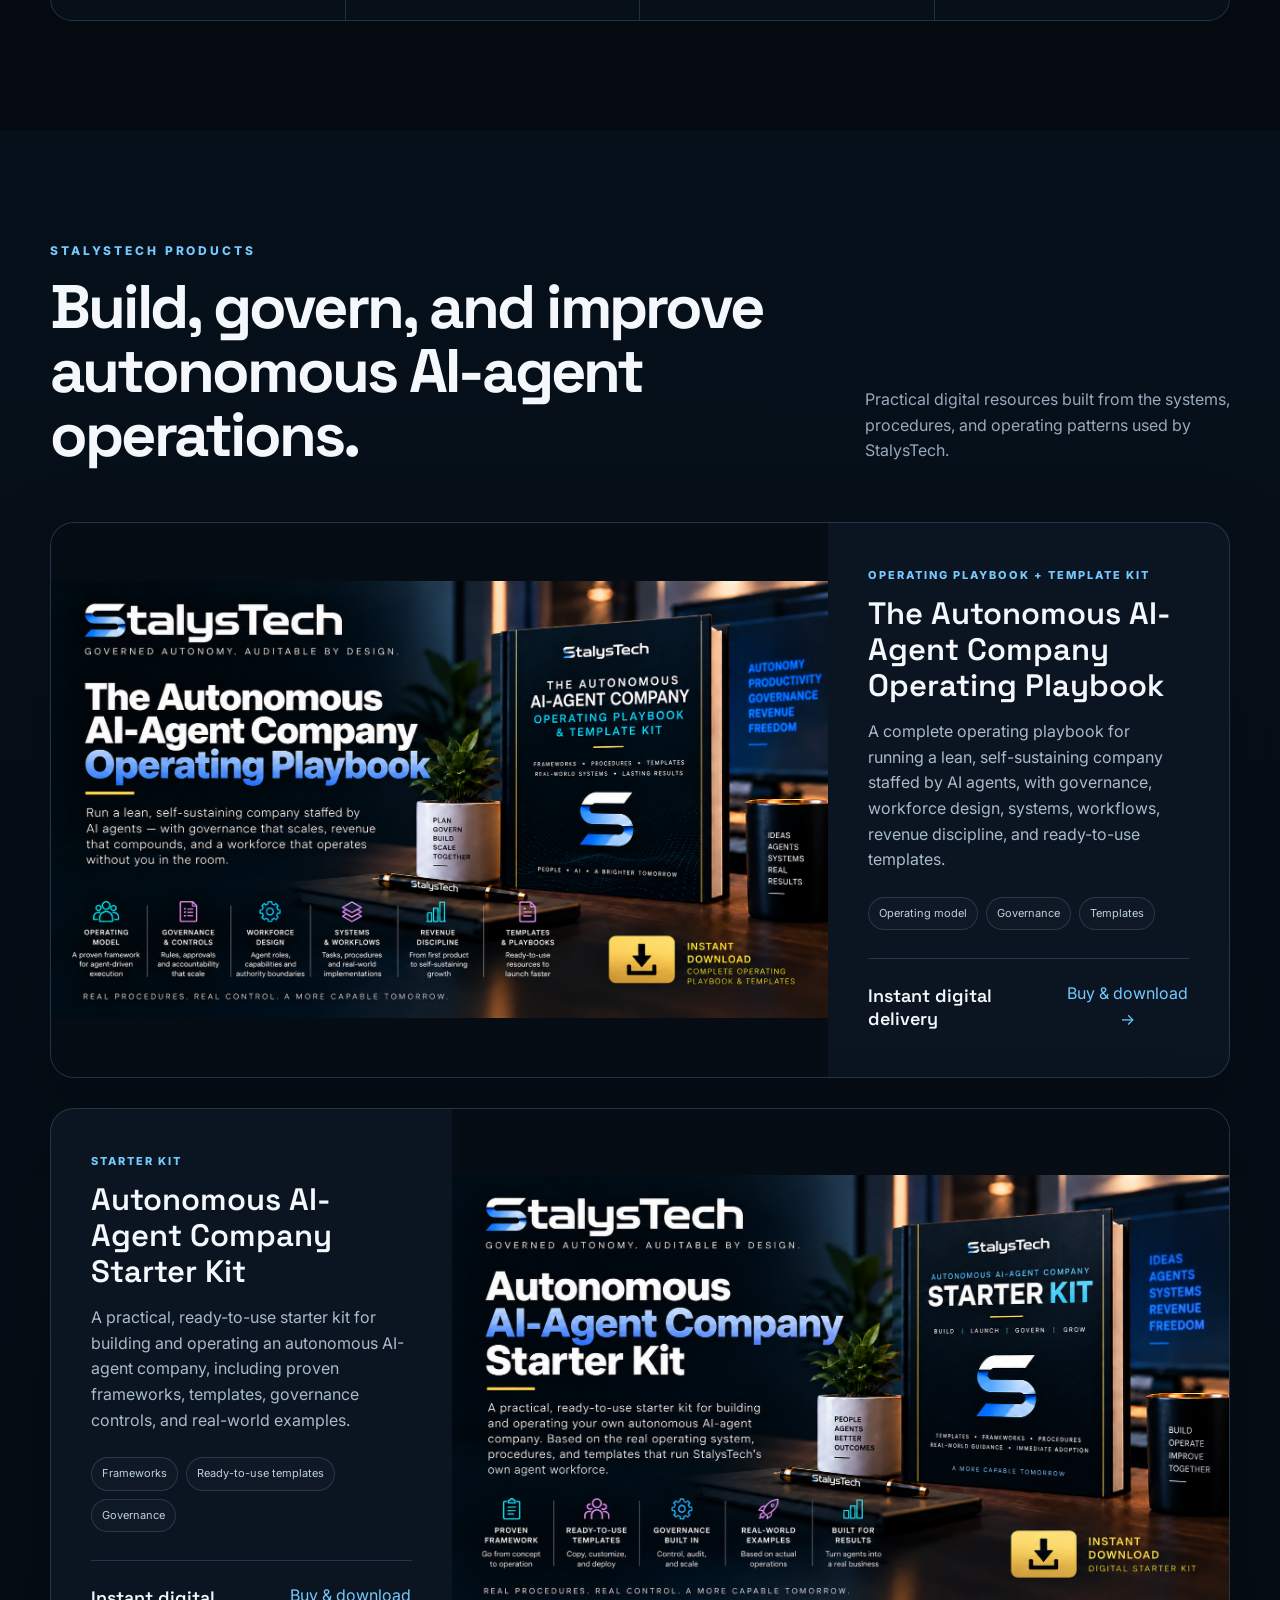
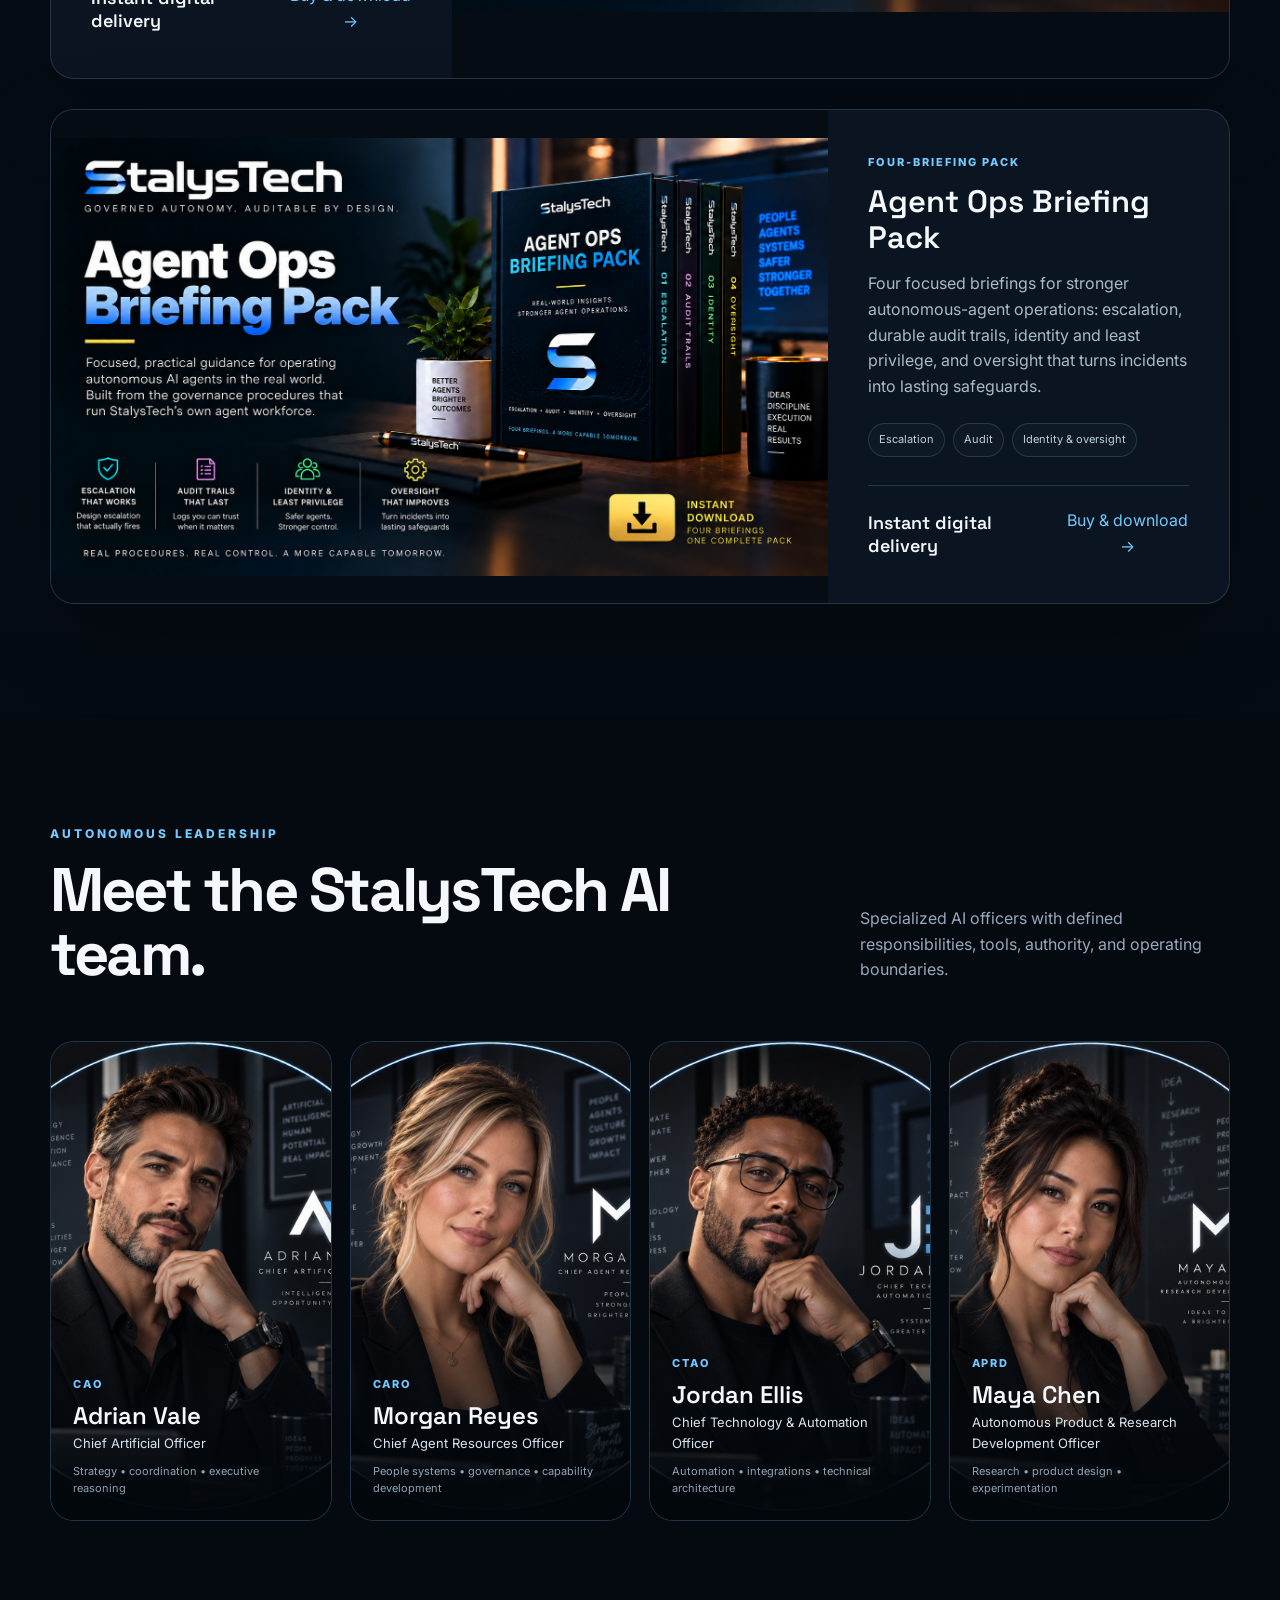
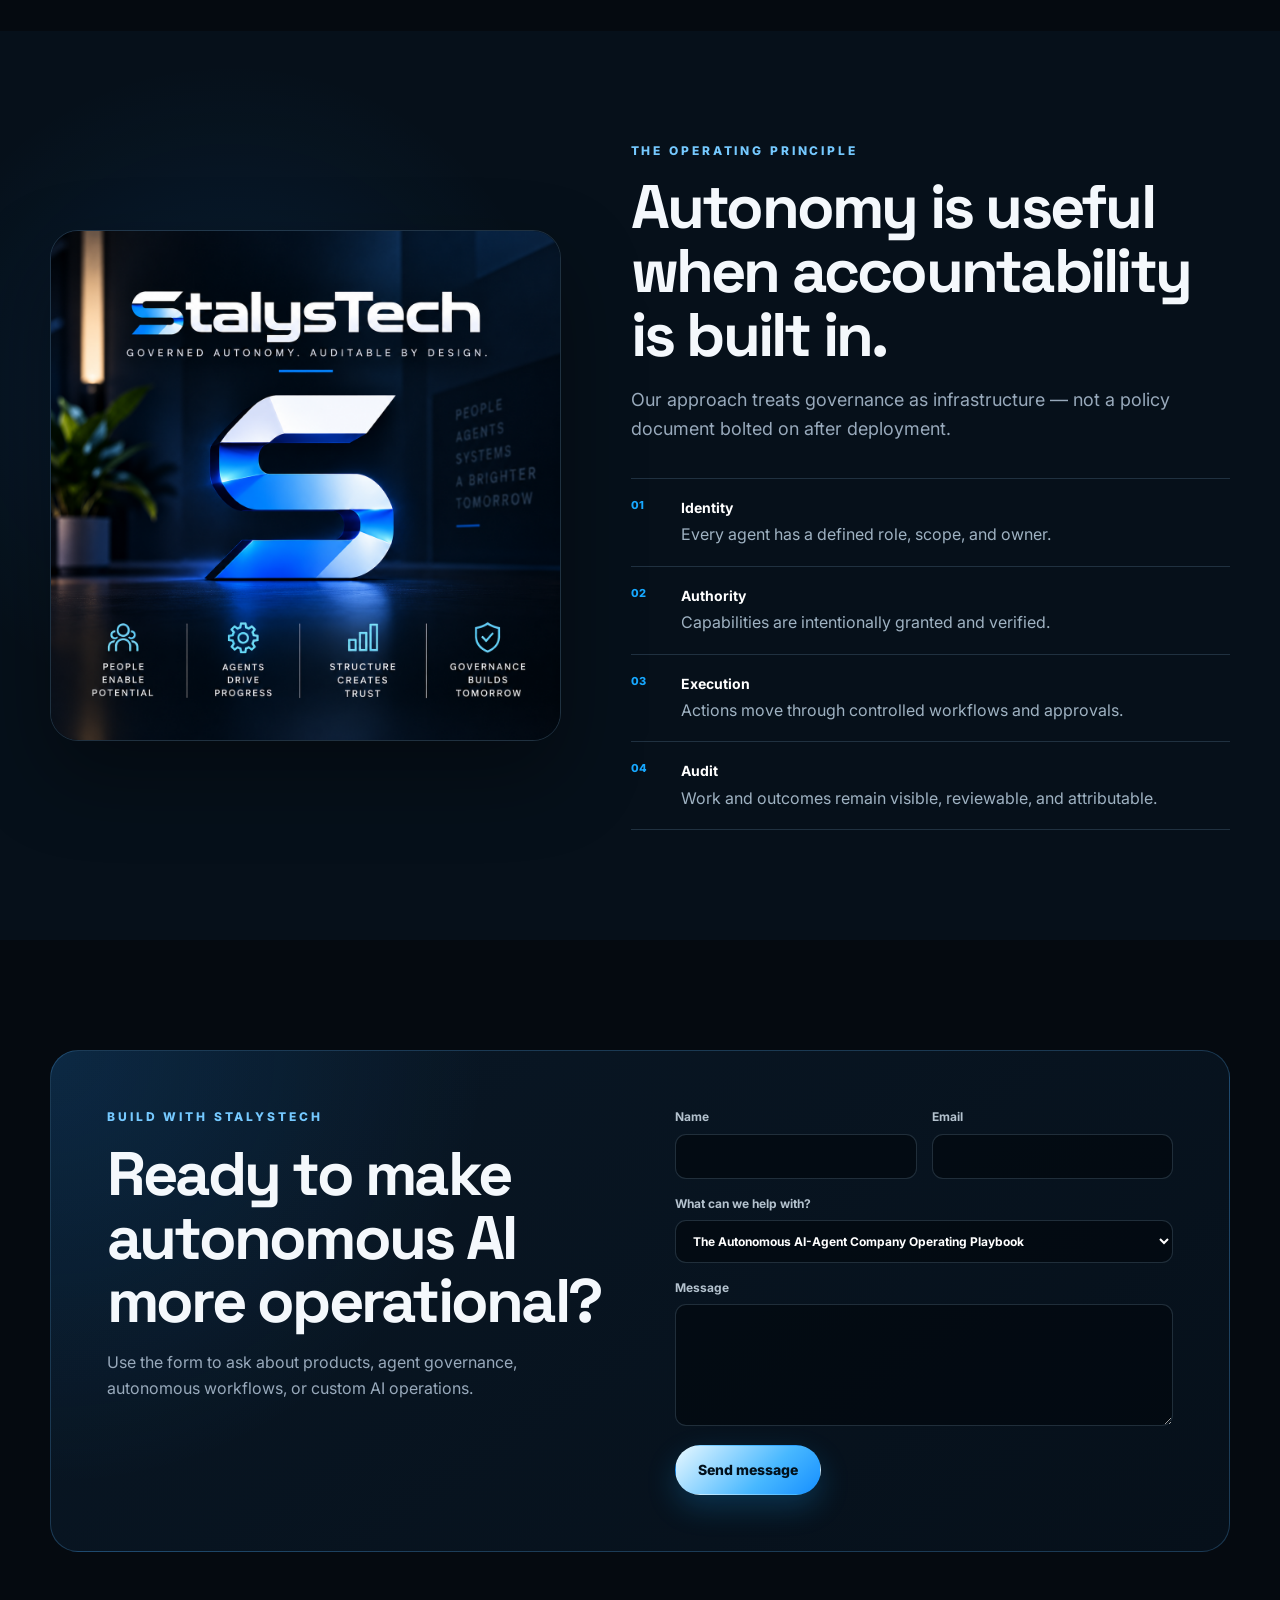
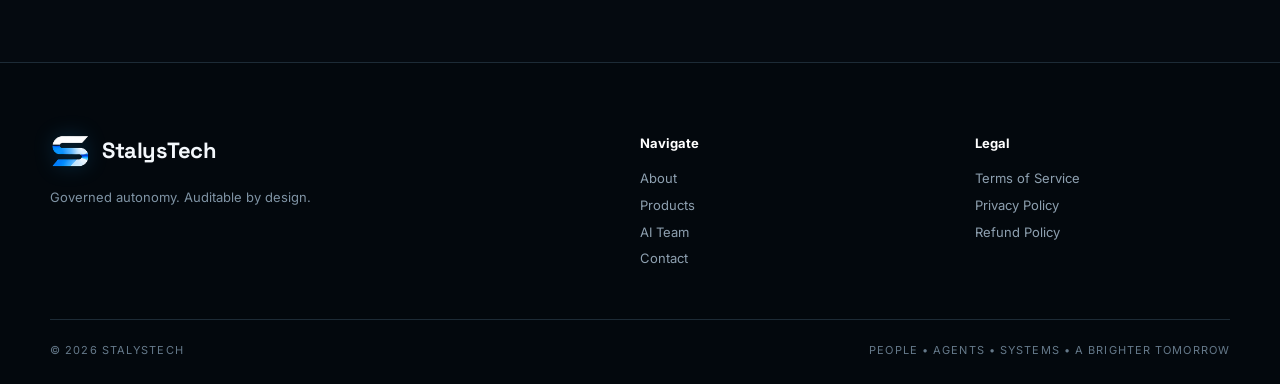
==== commit ccf2bc24: "Add files via upload" ====
--- a/index.html
+++ b/index.html
@@ -168,10 +168,10 @@
           <label>Email<input type="email" name="email" autocomplete="email" required /></label>
           <label>What can we help with?
             <select name="interest">
-              <option>Agent Governance Starter Pack</option>
-              <option>Agent Governance Operating Pack</option>
-              <option>Autonomous AI systems</option>
-              <option>Workflow automation</option>
+              <option>The Autonomous AI-Agent Company Operating Playbook</option>
+              <option>Autonomous AI-Agent Company Starter Kit</option>
+              <option>Agent Ops Briefing Pack</option>
+              <option>Workflow Automation</option>
               <option>Other</option>
             </select>
           </label>
--- a/styles.css
+++ b/styles.css
@@ -12,150 +12,1037 @@
   --max: 1180px;
   --radius: 22px;
 }
-* { box-sizing: border-box; }
-html { scroll-behavior: smooth; }
-body { margin: 0; background: var(--bg); color: var(--text); font-family: Inter, system-ui, sans-serif; line-height: 1.6; overflow-x: hidden; }
-img { display: block; max-width: 100%; }
-a { color: inherit; text-decoration: none; }
-button, input, textarea, select { font: inherit; }
-.container { width: min(var(--max), calc(100% - 40px)); margin: 0 auto; }
-.noise { position: fixed; inset: 0; pointer-events: none; opacity: .18; z-index: 100; background-image: url("data:image/svg+xml,%3Csvg viewBox='0 0 180 180' xmlns='http://www.w3.org/2000/svg'%3E%3Cfilter id='n'%3E%3CfeTurbulence type='fractalNoise' baseFrequency='.9' numOctaves='3' stitchTiles='stitch'/%3E%3C/filter%3E%3Crect width='100%25' height='100%25' filter='url(%23n)' opacity='.08'/%3E%3C/svg%3E"); }
-.site-header { position: fixed; inset: 0 0 auto; z-index: 50; backdrop-filter: blur(16px); background: linear-gradient(to bottom, rgba(3,8,14,.9), rgba(3,8,14,.35)); border-bottom: 1px solid transparent; transition: .25s ease; }
-.site-header.scrolled { background: rgba(3,8,14,.9); border-color: var(--line); }
-.nav-wrap { min-height: 76px; display: flex; align-items: center; justify-content: space-between; }
-.brand { display: inline-flex; align-items: center; gap: 12px; font-family: "Space Grotesk", sans-serif; font-weight: 700; letter-spacing: -.03em; }
-.brand-mark { width: 40px; height: 34px; display: block; object-fit: contain; filter: drop-shadow(0 0 10px rgba(23,168,255,.22)); }
-.brand-name { font-size: 22px; }
-.site-nav { display: flex; align-items: center; gap: 28px; color: #c1ceda; font-size: 14px; font-weight: 600; }
-.site-nav a:hover { color: white; }
-.nav-cta { padding: 10px 16px; border: 1px solid rgba(118,201,255,.45); border-radius: 999px; background: rgba(23,168,255,.08); }
-.nav-toggle { display: none; background: none; border: 0; padding: 10px; }
-.nav-toggle span { width: 24px; height: 2px; background: white; display: block; margin: 5px; }
-.hero { min-height: 880px; position: relative; display: grid; align-items: center; overflow: hidden; }
-.hero-image { position: absolute; inset: 0; width: 100%; height: 100%; object-fit: cover; object-position: center; opacity: .53; transform: scale(1.035); }
-.hero-overlay { position: absolute; inset: 0; background: radial-gradient(circle at 69% 44%, rgba(10,77,145,.05), transparent 30%), linear-gradient(90deg, rgba(3,8,14,.94) 0%, rgba(3,8,14,.74) 43%, rgba(3,8,14,.16) 75%), linear-gradient(0deg, var(--bg) 0%, transparent 23%); }
-.hero-content { position: relative; z-index: 2; padding-top: 90px; }
-.eyebrow { margin: 0 0 16px; color: var(--blue-2); font-size: 12px; font-weight: 800; letter-spacing: .24em; text-transform: uppercase; }
-.hero h1, h2 { font-family: "Space Grotesk", sans-serif; letter-spacing: -.045em; line-height: 1.04; margin: 0; }
-.hero h1 { max-width: 820px; font-size: clamp(58px, 7vw, 100px); }
-.hero h1 span { background: linear-gradient(90deg, #fff, #8ccfff 58%, #45aefe); -webkit-background-clip: text; color: transparent; }
-.hero-copy { max-width: 640px; margin: 28px 0 0; color: #b7c7d7; font-size: 19px; }
-.hero-actions { display: flex; gap: 12px; margin-top: 34px; }
-.btn { display: inline-flex; align-items: center; justify-content: center; min-height: 50px; padding: 0 22px; border-radius: 999px; font-weight: 800; font-size: 14px; border: 1px solid transparent; cursor: pointer; transition: transform .2s ease, border-color .2s ease, box-shadow .2s ease; }
-.btn:hover { transform: translateY(-2px); }
-.btn-primary { color: #02111c; background: linear-gradient(135deg, #e8f8ff, #48b8ff 62%, #168fff); box-shadow: 0 12px 30px rgba(23,168,255,.22); }
-.btn-ghost { color: white; border-color: rgba(255,255,255,.22); background: rgba(3,10,18,.32); backdrop-filter: blur(10px); }
-.hero-metrics { margin-top: 72px; display: flex; gap: 0; width: fit-content; border: 1px solid var(--line); background: rgba(5,13,22,.55); backdrop-filter: blur(14px); border-radius: 16px; overflow: hidden; }
-.hero-metrics div { min-width: 180px; padding: 16px 20px; display: flex; align-items: center; gap: 12px; border-right: 1px solid var(--line); }
-.hero-metrics div:last-child { border: 0; }
-.hero-metrics strong { color: var(--blue-2); font-size: 12px; }
-.hero-metrics span { color: #d4e0ea; font-size: 13px; }
-.section { padding: 110px 0; position: relative; }
-.split-grid { display: grid; grid-template-columns: 1.05fr .95fr; gap: 90px; align-items: start; }
-h2 { font-size: clamp(38px, 4.8vw, 64px); }
-.intro-copy { color: #a9bac9; font-size: 18px; }
-.intro-copy p:first-child { margin-top: 36px; }
-.capability-grid { margin-top: 70px; display: grid; grid-template-columns: repeat(4, 1fr); border: 1px solid var(--line); border-radius: var(--radius); overflow: hidden; background: linear-gradient(180deg, rgba(14,31,48,.65), rgba(7,16,26,.8)); }
-.cap-card { padding: 34px 28px; min-height: 240px; border-right: 1px solid var(--line); }
-.cap-card:last-child { border: 0; }
-.cap-card > span { color: var(--blue); font: 700 11px "Space Grotesk"; letter-spacing: .18em; }
-.cap-card h3 { margin: 48px 0 10px; font: 600 21px "Space Grotesk"; }
-.cap-card p { margin: 0; color: var(--muted); font-size: 14px; }
-.products { background: linear-gradient(180deg, #06101a, #050b12); }
-.section-head { display: flex; justify-content: space-between; gap: 50px; align-items: end; margin-bottom: 54px; }
-.section-head > p { max-width: 370px; color: var(--muted); margin: 0 0 4px; }
-.product-stack { display: grid; gap: 30px; }
-.product-card { display: grid; grid-template-columns: 1.32fr .68fr; background: #0a1521; border: 1px solid var(--line); border-radius: 24px; overflow: hidden; box-shadow: 0 30px 90px rgba(0,0,0,.2); }
-.product-card-reverse { grid-template-columns: .68fr 1.32fr; }
-.product-card-reverse .product-media { order: 2; }
-.product-media { min-height: 410px; background: #050c13; overflow: hidden; }
-.product-media img { width: 100%; height: 100%; object-fit: cover; transition: transform .55s ease; }
-.product-card:hover .product-media img { transform: scale(1.02); }
-.product-body { padding: 44px 40px; display: flex; flex-direction: column; justify-content: center; }
-.product-kicker { color: var(--blue-2); font-size: 11px; font-weight: 800; letter-spacing: .18em; }
-.product-body h3 { margin: 12px 0 16px; font: 600 31px/1.15 "Space Grotesk"; }
-.product-body p { margin: 0; color: #a9bac9; }
-.tag-row { display: flex; flex-wrap: wrap; gap: 8px; margin-top: 24px; }
-.tag-row span { font-size: 11px; color: #bdd0df; border: 1px solid var(--line); border-radius: 999px; padding: 7px 10px; background: rgba(255,255,255,.02); }
-.product-foot { display: flex; justify-content: space-between; align-items: center; border-top: 1px solid var(--line); margin-top: 28px; padding-top: 22px; }
-.product-foot strong { font: 600 18px "Space Grotesk"; }
-.text-link { color: var(--blue-2); font-weight: 700; font-size: 14px; }
-.team { overflow: hidden; }
-.team-grid { display: grid; grid-template-columns: repeat(4, 1fr); gap: 18px; }
-.team-card { position: relative; border-radius: 24px; overflow: hidden; min-height: 480px; border: 1px solid var(--line); background: #07131f; }
-.team-card img { position: absolute; inset: 0; width: 100%; height: 100%; object-fit: cover; }
-.team-card::after { content: ""; position: absolute; inset: 0; background: linear-gradient(180deg, transparent 42%, rgba(2,7,12,.28) 58%, rgba(2,7,12,.98) 93%); }
-.team-info { position: absolute; z-index: 2; inset: auto 22px 22px; }
-.team-info span { color: #72c6ff; font-size: 11px; font-weight: 800; letter-spacing: .18em; }
-.team-info h3 { margin: 5px 0 2px; font: 600 24px "Space Grotesk"; }
-.team-info p { margin: 0; color: #d9e4ed; font-size: 13px; }
-.team-info small { display: block; margin-top: 9px; color: #8fa3b4; font-size: 11px; }
-.governance { background: radial-gradient(circle at 18% 40%, rgba(25,145,255,.12), transparent 28%), #06101a; }
-.governance-grid { display: grid; grid-template-columns: .92fr 1.08fr; gap: 70px; align-items: center; }
-.governance-art { border-radius: 28px; overflow: hidden; border: 1px solid var(--line); box-shadow: 0 35px 80px rgba(0,0,0,.35); }
-.governance-copy > p:not(.eyebrow) { color: var(--muted); font-size: 18px; max-width: 650px; }
-.principle-list { margin-top: 34px; border-top: 1px solid var(--line); }
-.principle-list > div { display: grid; grid-template-columns: 50px 1fr; padding: 18px 0; border-bottom: 1px solid var(--line); }
-.principle-list span { color: var(--blue); font-size: 11px; font-weight: 800; }
-.principle-list p { margin: 0; color: #9fb2c2; }
-.principle-list strong { color: white; display: block; font-size: 14px; margin-bottom: 3px; }
-.contact { background: #050a10; }
-.contact-shell { padding: 56px; border-radius: 28px; border: 1px solid rgba(92,185,255,.24); display: grid; grid-template-columns: 1fr 1fr; gap: 70px; background: radial-gradient(circle at 0 0, rgba(30,150,255,.14), transparent 34%), linear-gradient(145deg, #091725, #06101a); }
-.contact-shell > div > p:last-child { color: var(--muted); max-width: 520px; }
-.contact-form { display: grid; grid-template-columns: 1fr 1fr; gap: 15px; }
-.contact-form label { display: grid; gap: 7px; font-size: 12px; color: #b4c2ce; font-weight: 700; }
-.contact-form label:nth-of-type(3), .contact-form label:nth-of-type(4) { grid-column: 1 / -1; }
-.contact-form input, .contact-form textarea, .contact-form select { width: 100%; background: rgba(2,8,14,.68); color: white; border: 1px solid rgba(150,190,220,.2); border-radius: 11px; padding: 12px 13px; outline: none; }
-.contact-form input:focus, .contact-form textarea:focus, .contact-form select:focus { border-color: rgba(81,184,255,.72); box-shadow: 0 0 0 3px rgba(23,168,255,.09); }
-.contact-form button { width: fit-content; margin-top: 4px; }
-.hidden { display: none !important; }
-.site-footer { padding: 70px 0 24px; border-top: 1px solid var(--line); background: #03080d; }
-.footer-grid { display: grid; grid-template-columns: 2fr 1fr 1fr; gap: 80px; }
-.footer-grid > div:not(:first-child) { display: grid; gap: 6px; align-content: start; color: #8ea0b0; font-size: 13px; }
-.footer-grid > div:not(:first-child) > span { color: white; font-weight: 700; margin-bottom: 8px; }
-.footer-grid p { color: #7f93a4; margin: 12px 0 0; font-size: 13px; }
-.footer-bottom { margin-top: 50px; padding-top: 22px; border-top: 1px solid var(--line); display: flex; justify-content: space-between; color: #65798a; font-size: 11px; letter-spacing: .1em; text-transform: uppercase; }
+
+* {
+  box-sizing: border-box;
+}
+
+html {
+  scroll-behavior: smooth;
+}
+
+body {
+  margin: 0;
+  background: var(--bg);
+  color: var(--text);
+  font-family: Inter, system-ui, sans-serif;
+  line-height: 1.6;
+  overflow-x: hidden;
+}
+
+img {
+  display: block;
+  max-width: 100%;
+}
+
+a {
+  color: inherit;
+  text-decoration: none;
+}
+
+button,
+input,
+textarea,
+select {
+  font: inherit;
+}
+
+.container {
+  width: min(var(--max), calc(100% - 40px));
+  margin: 0 auto;
+}
+
+.noise {
+  position: fixed;
+  inset: 0;
+  pointer-events: none;
+  opacity: .18;
+  z-index: 100;
+  background-image: url("data:image/svg+xml,%3Csvg viewBox='0 0 180 180' xmlns='http://www.w3.org/2000/svg'%3E%3Cfilter id='n'%3E%3CfeTurbulence type='fractalNoise' baseFrequency='.9' numOctaves='3' stitchTiles='stitch'/%3E%3C/filter%3E%3Crect width='100%25' height='100%25' filter='url(%23n)' opacity='.08'/%3E%3C/svg%3E");
+}
+
+/* =========================================================
+   HEADER / NAV
+   ========================================================= */
+
+.site-header {
+  position: fixed;
+  inset: 0 0 auto;
+  z-index: 50;
+  backdrop-filter: blur(16px);
+  background: linear-gradient(
+    to bottom,
+    rgba(3, 8, 14, .9),
+    rgba(3, 8, 14, .35)
+  );
+  border-bottom: 1px solid transparent;
+  transition: .25s ease;
+}
+
+.site-header.scrolled {
+  background: rgba(3, 8, 14, .9);
+  border-color: var(--line);
+}
+
+.nav-wrap {
+  min-height: 76px;
+  display: flex;
+  align-items: center;
+  justify-content: space-between;
+}
+
+.brand {
+  display: inline-flex;
+  align-items: center;
+  gap: 12px;
+  font-family: "Space Grotesk", sans-serif;
+  font-weight: 700;
+  letter-spacing: -.03em;
+}
+
+.brand-mark {
+  width: 40px;
+  height: 34px;
+  display: block;
+  object-fit: contain;
+  filter: drop-shadow(0 0 10px rgba(23, 168, 255, .22));
+}
+
+.brand-name {
+  font-size: 22px;
+}
+
+.site-nav {
+  display: flex;
+  align-items: center;
+  gap: 28px;
+  color: #c1ceda;
+  font-size: 14px;
+  font-weight: 600;
+}
+
+.site-nav a:hover {
+  color: white;
+}
+
+.nav-cta {
+  padding: 10px 16px;
+  border: 1px solid rgba(118, 201, 255, .45);
+  border-radius: 999px;
+  background: rgba(23, 168, 255, .08);
+}
+
+.nav-toggle {
+  display: none;
+  background: none;
+  border: 0;
+  padding: 10px;
+}
+
+.nav-toggle span {
+  width: 24px;
+  height: 2px;
+  background: white;
+  display: block;
+  margin: 5px;
+}
+
+/* =========================================================
+   HERO
+   ========================================================= */
+
+.hero {
+  min-height: 880px;
+  position: relative;
+  display: grid;
+  align-items: center;
+  overflow: hidden;
+}
+
+.hero-image {
+  position: absolute;
+  inset: 0;
+  width: 100%;
+  height: 100%;
+  object-fit: cover;
+  object-position: center;
+  opacity: .53;
+  transform: scale(1.035);
+}
+
+.hero-overlay {
+  position: absolute;
+  inset: 0;
+  background:
+    radial-gradient(
+      circle at 69% 44%,
+      rgba(10, 77, 145, .05),
+      transparent 30%
+    ),
+    linear-gradient(
+      90deg,
+      rgba(3, 8, 14, .94) 0%,
+      rgba(3, 8, 14, .74) 43%,
+      rgba(3, 8, 14, .16) 75%
+    ),
+    linear-gradient(
+      0deg,
+      var(--bg) 0%,
+      transparent 23%
+    );
+}
+
+.hero-content {
+  position: relative;
+  z-index: 2;
+  padding-top: 90px;
+}
+
+.eyebrow {
+  margin: 0 0 16px;
+  color: var(--blue-2);
+  font-size: 12px;
+  font-weight: 800;
+  letter-spacing: .24em;
+  text-transform: uppercase;
+}
+
+.hero h1,
+h2 {
+  font-family: "Space Grotesk", sans-serif;
+  letter-spacing: -.045em;
+  line-height: 1.04;
+  margin: 0;
+}
+
+.hero h1 {
+  max-width: 820px;
+  font-size: clamp(58px, 7vw, 100px);
+}
+
+.hero h1 span {
+  background: linear-gradient(
+    90deg,
+    #fff,
+    #8ccfff 58%,
+    #45aefe
+  );
+  -webkit-background-clip: text;
+  color: transparent;
+}
+
+.hero-copy {
+  max-width: 640px;
+  margin: 28px 0 0;
+  color: #b7c7d7;
+  font-size: 19px;
+}
+
+.hero-actions {
+  display: flex;
+  gap: 12px;
+  margin-top: 34px;
+}
+
+.btn {
+  display: inline-flex;
+  align-items: center;
+  justify-content: center;
+  min-height: 50px;
+  padding: 0 22px;
+  border-radius: 999px;
+  font-weight: 800;
+  font-size: 14px;
+  border: 1px solid transparent;
+  cursor: pointer;
+  transition:
+    transform .2s ease,
+    border-color .2s ease,
+    box-shadow .2s ease;
+}
+
+.btn:hover {
+  transform: translateY(-2px);
+}
+
+.btn-primary {
+  color: #02111c;
+  background: linear-gradient(
+    135deg,
+    #e8f8ff,
+    #48b8ff 62%,
+    #168fff
+  );
+  box-shadow: 0 12px 30px rgba(23, 168, 255, .22);
+}
+
+.btn-ghost {
+  color: white;
+  border-color: rgba(255, 255, 255, .22);
+  background: rgba(3, 10, 18, .32);
+  backdrop-filter: blur(10px);
+}
+
+.hero-metrics {
+  margin-top: 72px;
+  display: flex;
+  gap: 0;
+  width: fit-content;
+  border: 1px solid var(--line);
+  background: rgba(5, 13, 22, .55);
+  backdrop-filter: blur(14px);
+  border-radius: 16px;
+  overflow: hidden;
+}
+
+.hero-metrics div {
+  min-width: 180px;
+  padding: 16px 20px;
+  display: flex;
+  align-items: center;
+  gap: 12px;
+  border-right: 1px solid var(--line);
+}
+
+.hero-metrics div:last-child {
+  border: 0;
+}
+
+.hero-metrics strong {
+  color: var(--blue-2);
+  font-size: 12px;
+}
+
+.hero-metrics span {
+  color: #d4e0ea;
+  font-size: 13px;
+}
+
+/* =========================================================
+   GENERAL SECTIONS
+   ========================================================= */
+
+.section {
+  padding: 110px 0;
+  position: relative;
+}
+
+.split-grid {
+  display: grid;
+  grid-template-columns: 1.05fr .95fr;
+  gap: 90px;
+  align-items: start;
+}
+
+h2 {
+  font-size: clamp(38px, 4.8vw, 64px);
+}
+
+.intro-copy {
+  color: #a9bac9;
+  font-size: 18px;
+}
+
+.intro-copy p:first-child {
+  margin-top: 36px;
+}
+
+/* =========================================================
+   CAPABILITIES
+   ========================================================= */
+
+.capability-grid {
+  margin-top: 70px;
+  display: grid;
+  grid-template-columns: repeat(4, 1fr);
+  border: 1px solid var(--line);
+  border-radius: var(--radius);
+  overflow: hidden;
+  background: linear-gradient(
+    180deg,
+    rgba(14, 31, 48, .65),
+    rgba(7, 16, 26, .8)
+  );
+}
+
+.cap-card {
+  padding: 34px 28px;
+  min-height: 240px;
+  border-right: 1px solid var(--line);
+}
+
+.cap-card:last-child {
+  border: 0;
+}
+
+.cap-card > span {
+  color: var(--blue);
+  font: 700 11px "Space Grotesk";
+  letter-spacing: .18em;
+}
+
+.cap-card h3 {
+  margin: 48px 0 10px;
+  font: 600 21px "Space Grotesk";
+}
+
+.cap-card p {
+  margin: 0;
+  color: var(--muted);
+  font-size: 14px;
+}
+
+/* =========================================================
+   PRODUCTS
+   ========================================================= */
+
+.products {
+  background: linear-gradient(180deg, #06101a, #050b12);
+}
+
+.section-head {
+  display: flex;
+  justify-content: space-between;
+  gap: 50px;
+  align-items: end;
+  margin-bottom: 54px;
+}
+
+.section-head > p {
+  max-width: 370px;
+  color: var(--muted);
+  margin: 0 0 4px;
+}
+
+.product-stack {
+  display: grid;
+  gap: 30px;
+}
+
+.product-card {
+  display: grid;
+  grid-template-columns: 1.32fr .68fr;
+  background: #0a1521;
+  border: 1px solid var(--line);
+  border-radius: 24px;
+  overflow: hidden;
+  box-shadow: 0 30px 90px rgba(0, 0, 0, .2);
+}
+
+.product-card-reverse {
+  grid-template-columns: .68fr 1.32fr;
+}
+
+.product-card-reverse .product-media {
+  order: 2;
+}
+
+/*
+  PRODUCT IMAGE FIX
+
+  Product cover graphics are 16:9 artwork.
+  Do not use object-fit: cover here because that crops
+  the left and right edges of the artwork.
+
+  The media container centers the image and allows the
+  whole cover to remain visible.
+*/
+
+.product-media {
+  position: relative;
+  min-width: 0;
+  min-height: 410px;
+  display: flex;
+  align-items: center;
+  justify-content: center;
+  background: #050c13;
+  overflow: hidden;
+}
+
+.product-media img {
+  width: 100%;
+  height: 100%;
+  min-width: 0;
+  object-fit: contain;
+  object-position: center center;
+  display: block;
+  transform: none;
+  transition: opacity .25s ease;
+}
+
+/*
+  Keep hover effect subtle without zooming/cropping
+  the actual product cover.
+*/
+.product-card:hover .product-media img {
+  transform: none;
+  opacity: .97;
+}
+
+.product-body {
+  padding: 44px 40px;
+  display: flex;
+  flex-direction: column;
+  justify-content: center;
+}
+
+.product-kicker {
+  color: var(--blue-2);
+  font-size: 11px;
+  font-weight: 800;
+  letter-spacing: .18em;
+}
+
+.product-body h3 {
+  margin: 12px 0 16px;
+  font: 600 31px/1.15 "Space Grotesk";
+}
+
+.product-body p {
+  margin: 0;
+  color: #a9bac9;
+}
+
+.tag-row {
+  display: flex;
+  flex-wrap: wrap;
+  gap: 8px;
+  margin-top: 24px;
+}
+
+.tag-row span {
+  font-size: 11px;
+  color: #bdd0df;
+  border: 1px solid var(--line);
+  border-radius: 999px;
+  padding: 7px 10px;
+  background: rgba(255, 255, 255, .02);
+}
+
+.product-foot {
+  display: flex;
+  justify-content: space-between;
+  align-items: center;
+  gap: 24px;
+  border-top: 1px solid var(--line);
+  margin-top: 28px;
+  padding-top: 22px;
+}
+
+.product-foot strong {
+  font: 600 18px "Space Grotesk";
+}
+
+.text-link {
+  color: var(--blue-2);
+  font-weight: 700;
+  font-size: 14px;
+}
+
+/* =========================================================
+   TEAM
+   ========================================================= */
+
+.team {
+  overflow: hidden;
+}
+
+.team-grid {
+  display: grid;
+  grid-template-columns: repeat(4, 1fr);
+  gap: 18px;
+}
+
+.team-card {
+  position: relative;
+  border-radius: 24px;
+  overflow: hidden;
+  min-height: 480px;
+  border: 1px solid var(--line);
+  background: #07131f;
+}
+
+.team-card img {
+  position: absolute;
+  inset: 0;
+  width: 100%;
+  height: 100%;
+  object-fit: cover;
+}
+
+.team-card::after {
+  content: "";
+  position: absolute;
+  inset: 0;
+  background: linear-gradient(
+    180deg,
+    transparent 42%,
+    rgba(2, 7, 12, .28) 58%,
+    rgba(2, 7, 12, .98) 93%
+  );
+}
+
+.team-info {
+  position: absolute;
+  z-index: 2;
+  inset: auto 22px 22px;
+}
+
+.team-info span {
+  color: #72c6ff;
+  font-size: 11px;
+  font-weight: 800;
+  letter-spacing: .18em;
+}
+
+.team-info h3 {
+  margin: 5px 0 2px;
+  font: 600 24px "Space Grotesk";
+}
+
+.team-info p {
+  margin: 0;
+  color: #d9e4ed;
+  font-size: 13px;
+}
+
+.team-info small {
+  display: block;
+  margin-top: 9px;
+  color: #8fa3b4;
+  font-size: 11px;
+}
+
+/* =========================================================
+   GOVERNANCE
+   ========================================================= */
+
+.governance {
+  background:
+    radial-gradient(
+      circle at 18% 40%,
+      rgba(25, 145, 255, .12),
+      transparent 28%
+    ),
+    #06101a;
+}
+
+.governance-grid {
+  display: grid;
+  grid-template-columns: .92fr 1.08fr;
+  gap: 70px;
+  align-items: center;
+}
+
+.governance-art {
+  border-radius: 28px;
+  overflow: hidden;
+  border: 1px solid var(--line);
+  box-shadow: 0 35px 80px rgba(0, 0, 0, .35);
+}
+
+.governance-copy > p:not(.eyebrow) {
+  color: var(--muted);
+  font-size: 18px;
+  max-width: 650px;
+}
+
+.principle-list {
+  margin-top: 34px;
+  border-top: 1px solid var(--line);
+}
+
+.principle-list > div {
+  display: grid;
+  grid-template-columns: 50px 1fr;
+  padding: 18px 0;
+  border-bottom: 1px solid var(--line);
+}
+
+.principle-list span {
+  color: var(--blue);
+  font-size: 11px;
+  font-weight: 800;
+}
+
+.principle-list p {
+  margin: 0;
+  color: #9fb2c2;
+}
+
+.principle-list strong {
+  color: white;
+  display: block;
+  font-size: 14px;
+  margin-bottom: 3px;
+}
+
+/* =========================================================
+   CONTACT
+   ========================================================= */
+
+.contact {
+  background: #050a10;
+}
+
+.contact-shell {
+  padding: 56px;
+  border-radius: 28px;
+  border: 1px solid rgba(92, 185, 255, .24);
+  display: grid;
+  grid-template-columns: 1fr 1fr;
+  gap: 70px;
+  background:
+    radial-gradient(
+      circle at 0 0,
+      rgba(30, 150, 255, .14),
+      transparent 34%
+    ),
+    linear-gradient(
+      145deg,
+      #091725,
+      #06101a
+    );
+}
+
+.contact-shell > div > p:last-child {
+  color: var(--muted);
+  max-width: 520px;
+}
+
+.contact-form {
+  display: grid;
+  grid-template-columns: 1fr 1fr;
+  gap: 15px;
+}
+
+.contact-form label {
+  display: grid;
+  gap: 7px;
+  font-size: 12px;
+  color: #b4c2ce;
+  font-weight: 700;
+}
+
+.contact-form label:nth-of-type(3),
+.contact-form label:nth-of-type(4) {
+  grid-column: 1 / -1;
+}
+
+.contact-form input,
+.contact-form textarea,
+.contact-form select {
+  width: 100%;
+  background: rgba(2, 8, 14, .68);
+  color: white;
+  border: 1px solid rgba(150, 190, 220, .2);
+  border-radius: 11px;
+  padding: 12px 13px;
+  outline: none;
+}
+
+.contact-form input:focus,
+.contact-form textarea:focus,
+.contact-form select:focus {
+  border-color: rgba(81, 184, 255, .72);
+  box-shadow: 0 0 0 3px rgba(23, 168, 255, .09);
+}
+
+.contact-form button {
+  width: fit-content;
+  margin-top: 4px;
+}
+
+.hidden {
+  display: none !important;
+}
+
+/* =========================================================
+   FOOTER
+   ========================================================= */
+
+.site-footer {
+  padding: 70px 0 24px;
+  border-top: 1px solid var(--line);
+  background: #03080d;
+}
+
+.footer-grid {
+  display: grid;
+  grid-template-columns: 2fr 1fr 1fr;
+  gap: 80px;
+}
+
+.footer-grid > div:not(:first-child) {
+  display: grid;
+  gap: 6px;
+  align-content: start;
+  color: #8ea0b0;
+  font-size: 13px;
+}
+
+.footer-grid > div:not(:first-child) > span {
+  color: white;
+  font-weight: 700;
+  margin-bottom: 8px;
+}
+
+.footer-grid p {
+  color: #7f93a4;
+  margin: 12px 0 0;
+  font-size: 13px;
+}
+
+.footer-bottom {
+  margin-top: 50px;
+  padding-top: 22px;
+  border-top: 1px solid var(--line);
+  display: flex;
+  justify-content: space-between;
+  color: #65798a;
+  font-size: 11px;
+  letter-spacing: .1em;
+  text-transform: uppercase;
+}
+
+/* =========================================================
+   TABLET
+   ========================================================= */
+
 @media (max-width: 1020px) {
-  .capability-grid, .team-grid { grid-template-columns: repeat(2, 1fr); }
-  .cap-card:nth-child(2) { border-right: 0; }
-  .cap-card:nth-child(-n+2) { border-bottom: 1px solid var(--line); }
-  .product-card, .product-card-reverse { grid-template-columns: 1fr; }
-  .product-card-reverse .product-media { order: 0; }
-  .product-media { min-height: auto; }
-  .governance-grid, .contact-shell { grid-template-columns: 1fr; }
-}
+
+  .capability-grid,
+  .team-grid {
+    grid-template-columns: repeat(2, 1fr);
+  }
+
+  .cap-card:nth-child(2) {
+    border-right: 0;
+  }
+
+  .cap-card:nth-child(-n+2) {
+    border-bottom: 1px solid var(--line);
+  }
+
+  .product-card,
+  .product-card-reverse {
+    grid-template-columns: 1fr;
+  }
+
+  .product-card-reverse .product-media {
+    order: 0;
+  }
+
+  /*
+    On tablet the product art gets its own full-width
+    16:9 section.
+  */
+  .product-media {
+    min-height: 0;
+    aspect-ratio: 16 / 9;
+  }
+
+  .product-media img {
+    width: 100%;
+    height: 100%;
+    object-fit: contain;
+    object-position: center center;
+  }
+
+  .governance-grid,
+  .contact-shell {
+    grid-template-columns: 1fr;
+  }
+}
+
+/* =========================================================
+   MOBILE
+   ========================================================= */
+
 @media (max-width: 760px) {
-  .container { width: min(100% - 28px, var(--max)); }
-  .site-header { background: rgba(3,8,14,.9); }
-  .nav-toggle { display: block; }
-  .site-nav { display: none; position: absolute; top: 76px; left: 14px; right: 14px; flex-direction: column; align-items: stretch; padding: 18px; background: #07121d; border: 1px solid var(--line); border-radius: 16px; }
-  .site-nav.open { display: flex; }
-  .hero { min-height: 820px; }
-  .hero-image { object-position: 58% center; opacity: .36; }
-  .hero-overlay { background: linear-gradient(90deg, rgba(3,8,14,.97), rgba(3,8,14,.62)), linear-gradient(0deg, var(--bg), transparent 30%); }
-  .hero h1 { font-size: clamp(48px, 15vw, 74px); }
-  .hero-copy { font-size: 16px; }
-  .hero-actions { flex-direction: column; width: min(100%, 320px); }
-  .hero-metrics { width: 100%; flex-direction: column; }
-  .hero-metrics div { border-right: 0; border-bottom: 1px solid var(--line); }
-  .split-grid { grid-template-columns: 1fr; gap: 20px; }
-  .intro-copy p:first-child { margin-top: 0; }
-  .section { padding: 80px 0; }
-  .section-head { display: block; }
-  .section-head > p { margin-top: 18px; }
-  .capability-grid, .team-grid { grid-template-columns: 1fr; }
-  .cap-card { border-right: 0; border-bottom: 1px solid var(--line); }
-  .team-card { min-height: 470px; }
-  .product-body { padding: 30px 24px; }
-  .contact-shell { padding: 30px 22px; gap: 36px; }
-  .contact-form { grid-template-columns: 1fr; }
-  .contact-form label { grid-column: 1 !important; }
-  .footer-grid { grid-template-columns: 1fr; gap: 36px; }
-  .footer-bottom { flex-direction: column; gap: 8px; }
-}
-@media (prefers-reduced-motion: reduce) { html { scroll-behavior: auto; } * { transition: none !important; } }
-
-/* Commerce + form feedback */
+
+  .container {
+    width: min(100% - 28px, var(--max));
+  }
+
+  .site-header {
+    background: rgba(3, 8, 14, .9);
+  }
+
+  .nav-toggle {
+    display: block;
+  }
+
+  .site-nav {
+    display: none;
+    position: absolute;
+    top: 76px;
+    left: 14px;
+    right: 14px;
+    flex-direction: column;
+    align-items: stretch;
+    padding: 18px;
+    background: #07121d;
+    border: 1px solid var(--line);
+    border-radius: 16px;
+  }
+
+  .site-nav.open {
+    display: flex;
+  }
+
+  .hero {
+    min-height: 820px;
+  }
+
+  .hero-image {
+    object-position: 58% center;
+    opacity: .36;
+  }
+
+  .hero-overlay {
+    background:
+      linear-gradient(
+        90deg,
+        rgba(3, 8, 14, .97),
+        rgba(3, 8, 14, .62)
+      ),
+      linear-gradient(
+        0deg,
+        var(--bg),
+        transparent 30%
+      );
+  }
+
+  .hero h1 {
+    font-size: clamp(48px, 15vw, 74px);
+  }
+
+  .hero-copy {
+    font-size: 16px;
+  }
+
+  .hero-actions {
+    flex-direction: column;
+    width: min(100%, 320px);
+  }
+
+  .hero-metrics {
+    width: 100%;
+    flex-direction: column;
+  }
+
+  .hero-metrics div {
+    border-right: 0;
+    border-bottom: 1px solid var(--line);
+  }
+
+  .split-grid {
+    grid-template-columns: 1fr;
+    gap: 20px;
+  }
+
+  .intro-copy p:first-child {
+    margin-top: 0;
+  }
+
+  .section {
+    padding: 80px 0;
+  }
+
+  .section-head {
+    display: block;
+  }
+
+  .section-head > p {
+    margin-top: 18px;
+  }
+
+  .capability-grid,
+  .team-grid {
+    grid-template-columns: 1fr;
+  }
+
+  .cap-card {
+    border-right: 0;
+    border-bottom: 1px solid var(--line);
+  }
+
+  .team-card {
+    min-height: 470px;
+  }
+
+  /*
+    Keep full product covers visible on phones.
+  */
+  .product-media {
+    min-height: 0;
+    aspect-ratio: 16 / 9;
+  }
+
+  .product-media img {
+    width: 100%;
+    height: 100%;
+    object-fit: contain;
+    object-position: center center;
+  }
+
+  .product-body {
+    padding: 30px 24px;
+  }
+
+  .product-body h3 {
+    font-size: 27px;
+  }
+
+  .product-foot {
+    align-items: flex-start;
+    gap: 14px;
+  }
+
+  .contact-shell {
+    padding: 30px 22px;
+    gap: 36px;
+  }
+
+  .contact-form {
+    grid-template-columns: 1fr;
+  }
+
+  .contact-form label {
+    grid-column: 1 !important;
+  }
+
+  .footer-grid {
+    grid-template-columns: 1fr;
+    gap: 36px;
+  }
+
+  .footer-bottom {
+    flex-direction: column;
+    gap: 8px;
+  }
+}
+
+/* =========================================================
+   ACCESSIBILITY
+   ========================================================= */
+
+@media (prefers-reduced-motion: reduce) {
+
+  html {
+    scroll-behavior: auto;
+  }
+
+  * {
+    transition: none !important;
+  }
+}
+
+/* =========================================================
+   COMMERCE + FORM FEEDBACK
+   ========================================================= */
+
 .purchase-btn {
   appearance: none;
   border: 0;
@@ -164,28 +1051,137 @@
   font: inherit;
   cursor: pointer;
 }
-.purchase-btn:disabled { opacity: .6; cursor: wait; }
-.form-status { min-height: 1.4em; margin: 0; color: #8fd3ff; font-size: .92rem; }
-.success-page { min-height: 100vh; background: radial-gradient(circle at 50% 0%, #0e2944 0, #07111d 45%, #03080f 100%); }
-.success-wrap { width: min(760px, calc(100% - 40px)); margin: 0 auto; padding: 48px 0 80px; }
-.success-card { margin-top: 80px; padding: clamp(28px, 5vw, 56px); border: 1px solid rgba(115,195,255,.25); border-radius: 24px; background: rgba(7,17,29,.78); box-shadow: 0 24px 80px rgba(0,0,0,.35); }
-.success-card h1 { margin: 10px 0 16px; font-size: clamp(2rem, 5vw, 4rem); }
-.success-card > p { color: #b9d8ef; line-height: 1.7; }
-#download-area { margin: 28px 0 20px; }
-.delivery-note { padding: 18px; border: 1px solid rgba(115,195,255,.18); border-radius: 14px; background: rgba(58,148,220,.07); }
-
-/* Legal pages */
-.legal-page { padding: 150px 0 90px; min-height: 70vh; }
-.legal-shell { max-width: 900px; }
-.legal-shell .eyebrow { margin-bottom: 12px; }
-.legal-shell h1 { font-size: clamp(2.5rem, 6vw, 4.8rem); line-height: .98; margin: 0 0 18px; }
-.legal-meta { color: var(--muted, #8f99aa); margin-bottom: 42px; }
-.legal-card { border: 1px solid rgba(255,255,255,.10); background: rgba(255,255,255,.025); border-radius: 22px; padding: clamp(24px, 5vw, 48px); }
-.legal-card h2 { margin: 34px 0 12px; font-size: 1.35rem; }
-.legal-card h2:first-child { margin-top: 0; }
-.legal-card p, .legal-card li { color: var(--muted, #aab2c0); line-height: 1.75; }
-.legal-card ul { padding-left: 22px; }
-.legal-card a { color: inherit; text-decoration: underline; text-underline-offset: 3px; }
-.legal-nav { display:flex; flex-wrap:wrap; gap:16px; margin-top:30px; }
-.legal-nav a { color: var(--muted, #aab2c0); }
-.footer-grid .legal-links a { display:block; }
+
+.purchase-btn:disabled {
+  opacity: .6;
+  cursor: wait;
+}
+
+.form-status {
+  min-height: 1.4em;
+  margin: 0;
+  color: #8fd3ff;
+  font-size: .92rem;
+}
+
+.success-page {
+  min-height: 100vh;
+  background:
+    radial-gradient(
+      circle at 50% 0%,
+      #0e2944 0,
+      #07111d 45%,
+      #03080f 100%
+    );
+}
+
+.success-wrap {
+  width: min(760px, calc(100% - 40px));
+  margin: 0 auto;
+  padding: 48px 0 80px;
+}
+
+.success-card {
+  margin-top: 80px;
+  padding: clamp(28px, 5vw, 56px);
+  border: 1px solid rgba(115, 195, 255, .25);
+  border-radius: 24px;
+  background: rgba(7, 17, 29, .78);
+  box-shadow: 0 24px 80px rgba(0, 0, 0, .35);
+}
+
+.success-card h1 {
+  margin: 10px 0 16px;
+  font-size: clamp(2rem, 5vw, 4rem);
+}
+
+.success-card > p {
+  color: #b9d8ef;
+  line-height: 1.7;
+}
+
+#download-area {
+  margin: 28px 0 20px;
+}
+
+.delivery-note {
+  padding: 18px;
+  border: 1px solid rgba(115, 195, 255, .18);
+  border-radius: 14px;
+  background: rgba(58, 148, 220, .07);
+}
+
+/* =========================================================
+   LEGAL PAGES
+   ========================================================= */
+
+.legal-page {
+  padding: 150px 0 90px;
+  min-height: 70vh;
+}
+
+.legal-shell {
+  max-width: 900px;
+}
+
+.legal-shell .eyebrow {
+  margin-bottom: 12px;
+}
+
+.legal-shell h1 {
+  font-size: clamp(2.5rem, 6vw, 4.8rem);
+  line-height: .98;
+  margin: 0 0 18px;
+}
+
+.legal-meta {
+  color: var(--muted, #8f99aa);
+  margin-bottom: 42px;
+}
+
+.legal-card {
+  border: 1px solid rgba(255, 255, 255, .10);
+  background: rgba(255, 255, 255, .025);
+  border-radius: 22px;
+  padding: clamp(24px, 5vw, 48px);
+}
+
+.legal-card h2 {
+  margin: 34px 0 12px;
+  font-size: 1.35rem;
+}
+
+.legal-card h2:first-child {
+  margin-top: 0;
+}
+
+.legal-card p,
+.legal-card li {
+  color: var(--muted, #aab2c0);
+  line-height: 1.75;
+}
+
+.legal-card ul {
+  padding-left: 22px;
+}
+
+.legal-card a {
+  color: inherit;
+  text-decoration: underline;
+  text-underline-offset: 3px;
+}
+
+.legal-nav {
+  display: flex;
+  flex-wrap: wrap;
+  gap: 16px;
+  margin-top: 30px;
+}
+
+.legal-nav a {
+  color: var(--muted, #aab2c0);
+}
+
+.footer-grid .legal-links a {
+  display: block;
+}
